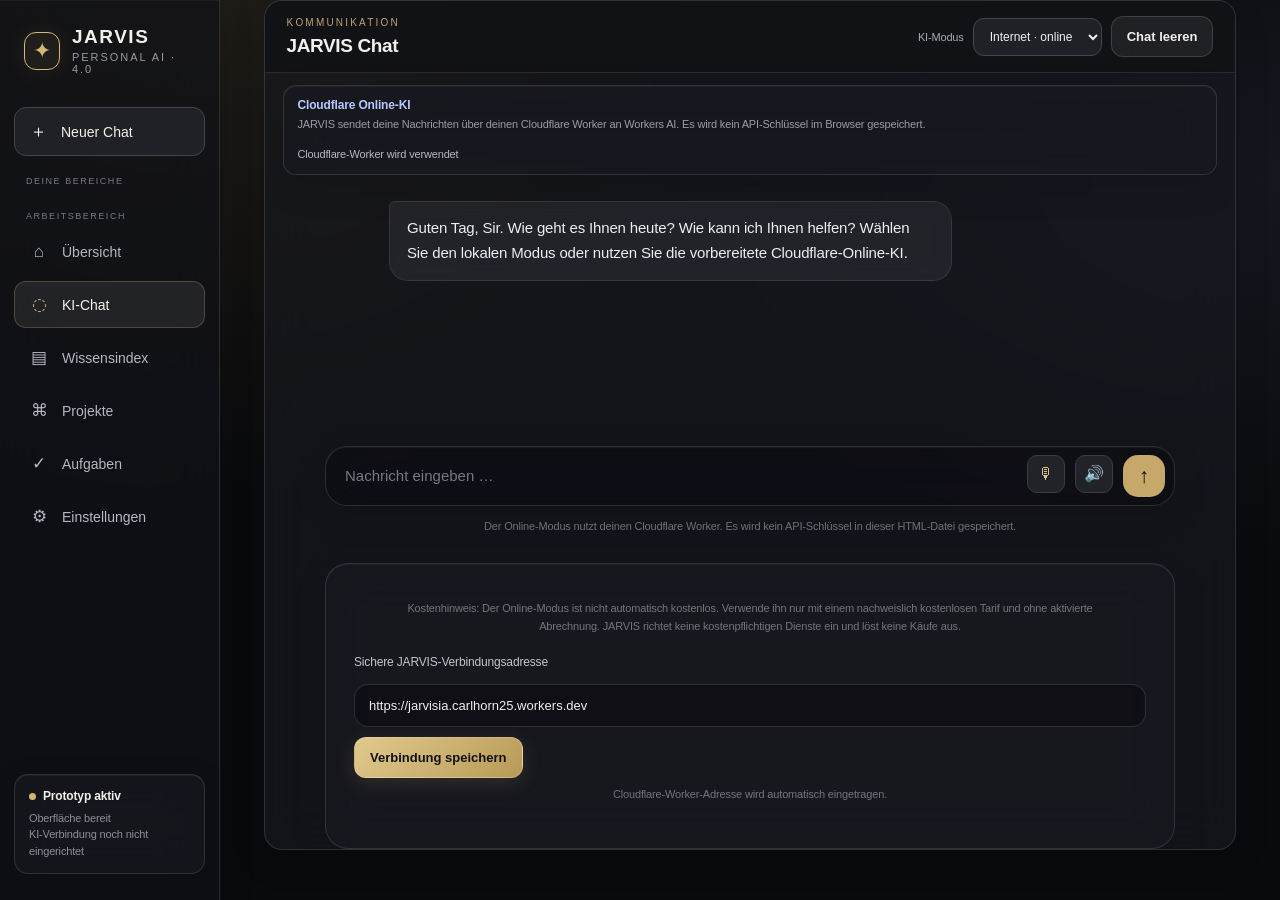
==== index.html @ 10f1b46f "Publish JARVIS 4.1 as GitHub Pages homepage" ====
<!doctype html>
<html lang="de">
<head>
<meta charset="utf-8">
<meta name="viewport" content="width=device-width, initial-scale=1, viewport-fit=cover">
<meta name="theme-color" content="#17191f">
<title>JARVIS 4.1 · Sir Edition</title>
<style>
:root {
  --site-primary: #b99a55;
  --site-on-primary: #111216;
  --site-secondary: #24262c;
  --site-on-secondary: #f1f0ec;
  --site-background: #101114;
  --site-on-background: #f1f0ec;
  --site-font-body: -apple-system, BlinkMacSystemFont, "Segoe UI", sans-serif;
  --site-font-heading: -apple-system, BlinkMacSystemFont, "Segoe UI", sans-serif;
  --site-heading-scale: 1;
  --site-spacing-scale: 1;
  --site-radius-scale: 1;
  --site-decoration-opacity: 1;
  color-scheme: dark light;
}
* { box-sizing: border-box; }
body { margin: 0; background: var(--site-background); color: var(--site-on-background); font-family: var(--site-font-body); }
#app { min-height: 100vh; min-height: 100dvh; width: 100%; background-color: var(--site-background); color: var(--site-on-background); border-radius: 0; }
.shell { display:grid; grid-template-columns: 250px minmax(0,1fr); min-height:100vh; min-height:100dvh; }
aside { background:#15161a; border-right:1px solid #303137; padding:24px 16px; display:flex; flex-direction:column; gap:28px; }
.brand { display:flex; align-items:center; gap:12px; padding:0 8px; }
.brand-mark { width:42px;height:42px;border:1px solid var(--site-primary);border-radius:13px;display:grid;place-items:center;color:var(--site-primary);font-size:22px;box-shadow:0 0 24px #b99a551c; }
.brand-name { font-family:var(--site-font-heading);font-size:calc(19px * var(--site-heading-scale));letter-spacing:.13em;font-weight:750; }
.brand-version { color:#999ba3;font-size:11px;letter-spacing:.18em;margin-top:3px; }
.nav-label { font-size:10px;color:#777984;letter-spacing:.2em;padding:0 12px;margin-bottom:8px; }
nav { display:grid; gap:6px; }
.nav-btn { width:100%;display:flex;align-items:center;gap:12px;text-align:left;background:transparent;border:1px solid transparent;color:#b6b7bf;padding:13px 12px;border-radius:12px;font:inherit;font-size:14px;cursor:pointer; }
.nav-btn.active,.nav-btn:hover { background:#26272c;border-color:#3b3c42;color:#f7f4ec; }
.nav-btn.active .nav-icon { color:var(--site-primary); }
.nav-icon { width:22px;text-align:center;font-size:17px; }
.side-status { margin-top:auto;border:1px solid #35363c;background:#1d1e23;border-radius:14px;padding:14px; }
.status-dot { width:7px;height:7px;border-radius:50%;background:#d2b56e;display:inline-block;margin-right:7px; }
.status-title {font-size:12px;font-weight:650;}
.status-sub {font-size:11px;color:#8d9099;margin-top:7px;line-height:1.5;}
main { min-width:0; padding:26px clamp(16px,3vw,40px) 28px; }
.topbar { display:flex;justify-content:space-between;align-items:center;gap:16px;margin-bottom:30px; }
.eyebrow {font-size:10px;color:#a4a5ac;letter-spacing:.22em;text-transform:uppercase;}
.top-title {font-size:calc(25px * var(--site-heading-scale));font-weight:650;letter-spacing:-.04em;margin-top:6px;}
.top-actions {display:flex;align-items:center;gap:10px;}
.pill { border:1px solid #3a3b42;background:#1c1d22;color:#c8c8ce;border-radius:999px;padding:9px 12px;font-size:12px; }
.avatar { width:35px;height:35px;border-radius:50%;display:grid;place-items:center;background:#343037;color:#e7d4a4;border:1px solid #5b4d30;font-size:12px;font-weight:700; }
.panel {background:#17181c;border:1px solid #303137;border-radius:18px;padding:clamp(16px,2vw,24px);}
.hero {display:grid;grid-template-columns:minmax(0,1.3fr) minmax(200px,.7fr);gap:20px;align-items:stretch;margin-bottom:18px;}
.hero-main {position:relative;overflow:hidden;min-height:230px;background:linear-gradient(130deg,#1c1d21,#141519 72%);}
.hero-main:after {content:"";position:absolute;width:260px;height:260px;right:-85px;top:-90px;border-radius:50%;border:1px solid #b99a5533;box-shadow:0 0 0 30px #b99a5507,0 0 0 65px #b99a5505;pointer-events:none;opacity:var(--site-decoration-opacity);}
.hero-copy {position:relative;z-index:1;max-width:560px;}
.hero-kicker {color:var(--site-primary);font-size:11px;letter-spacing:.18em;text-transform:uppercase;}
h1 {font-size:clamp(28px,4vw,43px);line-height:1.08;letter-spacing:-.055em;font-weight:650;margin:16px 0 12px;max-width:500px;}
.hero-copy p {font-size:14px;line-height:1.7;color:#a8a9b0;max-width:510px;margin:0 0 22px;}
.btn {border:1px solid #4a4b50;border-radius:10px;background:#24252a;color:#f0efeb;padding:11px 14px;font:inherit;font-size:13px;font-weight:600;cursor:pointer;}
.btn.primary {background:var(--site-primary);border-color:var(--site-primary);color:var(--site-on-primary);}
.btn:hover {filter:brightness(1.08);}
.hero-buttons {display:flex;flex-wrap:wrap;gap:9px;}
.system-card {display:flex;flex-direction:column;justify-content:space-between;gap:24px;}
.system-top {display:flex;align-items:center;justify-content:space-between;gap:10px;}
.system-top strong {font-size:13px;}
.chip {font-size:10px;color:#d7c38e;border:1px solid #635332;background:#302a1d;padding:5px 8px;border-radius:999px;white-space:nowrap;}
.system-metric {font-size:25px;font-weight:650;letter-spacing:-.04em;margin-top:8px;}
.system-caption {font-size:12px;color:#92949d;margin-top:4px;}
.meter {height:5px;background:#303137;border-radius:999px;overflow:hidden;margin-top:14px;}
.meter span {display:block;width:24%;height:100%;background:var(--site-primary);border-radius:999px;}
.metrics {display:grid;grid-template-columns:repeat(3,minmax(0,1fr));gap:14px;margin-bottom:18px;}
.metric-card {padding:17px 18px;}
.metric-head {display:flex;align-items:center;justify-content:space-between;color:#9b9da5;font-size:12px;gap:8px;}
.metric-icon {color:var(--site-primary);font-size:18px;}
.metric-number {font-size:25px;font-weight:650;margin-top:14px;letter-spacing:-.04em;}
.metric-note {font-size:11px;color:#8e9098;margin-top:5px;}
.lower {display:grid;grid-template-columns:minmax(0,1.15fr) minmax(250px,.85fr);gap:18px;}
.section-head {display:flex;justify-content:space-between;align-items:center;gap:10px;margin-bottom:17px;}
.section-title {font-size:15px;font-weight:650;}
.section-link {font-size:11px;color:var(--site-primary);background:none;border:0;cursor:pointer;}
.chat-panel {display:flex;flex-direction:column;min-height:310px;}
.chat-log {display:flex;flex-direction:column;gap:12px;flex:1;max-height:300px;overflow:auto;padding:2px 2px 14px;}
.message {max-width:90%;padding:12px 14px;border-radius:13px;font-size:13px;line-height:1.6;white-space:pre-wrap;overflow-wrap:anywhere;}
.message.assistant {align-self:flex-start;background:#24252a;border:1px solid #383940;color:#e4e3df;border-top-left-radius:4px;}
.message.user {align-self:flex-end;background:#3b3322;border:1px solid #685632;color:#f2e8d0;border-top-right-radius:4px;}
.chat-compose {display:flex;gap:8px;border:1px solid #3a3b42;background:#111216;border-radius:13px;padding:6px;margin-top:12px;}
.chat-compose input {min-width:0;flex:1;background:transparent;border:0;outline:none;color:#f1f0ec;padding:8px 9px;font:inherit;font-size:13px;}
.chat-compose input::placeholder {color:#777983;}
.send {width:38px;height:38px;border:0;border-radius:10px;background:var(--site-primary);color:#171717;font-size:18px;cursor:pointer;}
.knowledge-list {display:grid;gap:10px;}
.knowledge-item {display:flex;align-items:center;gap:12px;padding:12px;border-radius:12px;border:1px solid #32333a;background:#1d1e23;}
.knowledge-symbol {width:35px;height:35px;border-radius:10px;display:grid;place-items:center;background:#302a1d;color:var(--site-primary);font-size:16px;flex-shrink:0;}
.knowledge-title {font-size:12px;font-weight:650;}
.knowledge-desc {font-size:11px;color:#9698a1;margin-top:4px;line-height:1.4;}
.view {display:none;}
.view.active {display:block;}
.view-heading {font-size:24px;letter-spacing:-.04em;margin:0 0 8px;}
.view-intro {color:#a4a5ac;font-size:13px;line-height:1.7;margin:0 0 22px;}
.field-label {display:block;font-size:12px;color:#c4c4ca;margin-bottom:7px;}
.field {width:100%;background:#111216;border:1px solid #3a3b42;color:#f0efeb;border-radius:10px;padding:11px 12px;font:inherit;font-size:13px;margin-bottom:16px;}
textarea.field {min-height:110px;resize:vertical;}
.setting-row {display:flex;align-items:center;justify-content:space-between;gap:16px;border-bottom:1px solid #303137;padding:15px 0;}
.setting-row:last-child {border-bottom:0;}
.setting-name {font-size:13px;font-weight:600;}
.setting-desc {font-size:11px;color:#9597a0;margin-top:5px;line-height:1.5;}
.toggle {accent-color:var(--site-primary);width:18px;height:18px;}
.note {color:#9698a1;font-size:11px;line-height:1.6;margin-top:14px;}
.mobile-nav {display:none;}
@media(max-width:850px) { .shell{grid-template-columns:1fr;} aside{display:none;} main{padding:20px 15px 90px;} .hero{grid-template-columns:1fr;} .hero-main{min-height:210px;} .lower{grid-template-columns:1fr;} .mobile-nav{display:flex;position:fixed;z-index:5;bottom:0;left:0;right:0;background:#17181cef;backdrop-filter:blur(14px);border-top:1px solid #36373e;padding:8px max(8px,env(safe-area-inset-right)) calc(8px + env(safe-area-inset-bottom)) max(8px,env(safe-area-inset-left));justify-content:space-around;gap:4px;} .mobile-nav .nav-btn{display:flex;flex-direction:column;gap:4px;text-align:center;align-items:center;padding:8px 4px;font-size:10px;border-radius:9px;} .mobile-nav .nav-icon{font-size:17px;} .topbar{margin-bottom:20px;} }
@media(max-width:480px) { .metrics{grid-template-columns:1fr 1fr;} .metrics .metric-card:last-child{grid-column:1/-1;} .pill{display:none;} .top-title{font-size:22px;} .message{max-width:96%;} }

/* JARVIS 4.1 refresh: calmer hierarchy, modern chat, responsive spacing */
:root { --site-primary:#c5a86a; --site-secondary:#202126; --site-background:#0b0c0f; }
body { background:#0b0c0f; letter-spacing:-.01em; }
#app { background:radial-gradient(ellipse at 75% -10%, #242019 0, #0b0c0f 42%); }
.shell { grid-template-columns:220px minmax(0,1fr); }
aside { background:rgba(16,17,21,.92); border-right:1px solid #28292e; padding:26px 14px; gap:32px; }
.brand { padding:0 10px; }
.brand-mark { width:38px;height:38px;border-radius:12px;background:#c5a86a12; }
.brand-name { letter-spacing:.08em; }
.nav-label { font-size:9px; letter-spacing:.17em; }
.nav-btn { padding:12px 13px; border-radius:12px; transition:background .18s ease,border-color .18s ease; }
.nav-btn.active,.nav-btn:hover { background:#24252a; border-color:#34353b; }
main { padding:28px clamp(18px,3.4vw,48px) 36px; max-width:1500px; width:100%; margin:0 auto; }
.topbar { margin-bottom:28px; }
.top-title { font-size:clamp(24px,2.4vw,32px); letter-spacing:-.055em; }
.panel { background:rgba(22,23,28,.92); border:1px solid #2d2e34; border-radius:22px; padding:clamp(18px,2.2vw,28px); box-shadow:0 12px 40px #00000016; }
.hero-main { background:linear-gradient(135deg,#202126 0%,#17181d 58%,#171510 100%); min-height:215px; }
.hero-main:after { border-color:#c5a86a26; }
h1 { font-size:clamp(30px,3.3vw,44px); line-height:1.06; }
.hero-copy p,.view-intro { max-width:58ch; }
.metrics { gap:12px; }
.metric-card { padding:17px 18px; }
.lower { gap:16px; }
.section-title { font-size:15px; letter-spacing:-.02em; }
/* Modern conversation layout */
#view-chat.active { display:block; }
#view-chat .chat-panel { height:calc(100dvh - 150px); min-height:520px !important; max-height:900px; padding:0; overflow:hidden; background:#111216; border-color:#2b2c32; display:flex; }
#view-chat .section-head { margin:0; padding:20px 24px; border-bottom:1px solid #292a30; flex-shrink:0; }
#view-chat .section-head .section-title { font-size:19px; font-weight:650; }
#view-chat .section-head .eyebrow { color:#bda46d; }
#view-chat .chat-log { flex:1; max-height:none; padding:26px clamp(16px,5vw,64px); gap:22px; overscroll-behavior:contain; }
.message { max-width:min(78%,680px); padding:14px 17px; border-radius:19px; font-size:15px; line-height:1.65; box-shadow:none; }
.message.assistant { background:#202126; border:1px solid #303138; border-radius:6px 19px 19px 19px; color:#eeedf0; }
.message.user { background:#c5a86a; border:1px solid #c5a86a; color:#171613; border-radius:19px 6px 19px 19px; }
#view-chat .chat-compose { margin:0 20px 12px; padding:8px 9px 8px 16px; border-radius:22px; background:#1b1c21; border:1px solid #383940; gap:10px; flex-shrink:0; }
#view-chat .chat-compose:focus-within { border-color:#8d774b; box-shadow:0 0 0 3px #c5a86a12; }
#view-chat .chat-compose input { font-size:15px; padding:11px 3px; }
#view-chat .send { width:42px;height:42px;border-radius:15px;background:#c5a86a;color:#14130f;font-size:21px; }
#view-chat .note { padding:0 24px 16px; margin-top:0; text-align:center; color:#73757f; font-size:11px; }
.chat-panel:not(#view-chat .chat-panel) .chat-log { max-height:260px; }
.chat-compose { border-radius:18px; }
.chat-compose input { font-size:14px; }
.send { border-radius:13px; }
.knowledge-item { padding:14px; border-radius:15px; background:#1c1d22; }
.field { border-radius:13px; padding:13px 14px; }
.btn { border-radius:12px; padding:12px 15px; }
.mobile-nav { background:rgba(17,18,22,.94); border-top-color:#2b2c32; box-shadow:0 -10px 30px #00000024; }
.index-tools{display:grid;grid-template-columns:minmax(0,1.4fr) minmax(140px,.6fr);gap:10px;margin-bottom:16px}.index-tools .field{margin-bottom:0}.knowledge-item{align-items:flex-start}.knowledge-item .knowledge-desc{white-space:pre-wrap;overflow-wrap:anywhere}.item-actions{display:flex;gap:7px;flex-shrink:0;flex-wrap:wrap}.item-actions .btn{padding:8px 10px;font-size:11px}.item-meta{font-size:10px;color:#858791;margin-top:7px}.source-link{color:var(--site-primary);font-size:11px;display:inline-block;margin-top:6px;overflow-wrap:anywhere}@media(max-width:520px){.index-tools{grid-template-columns:1fr}.knowledge-item{flex-wrap:wrap}.item-actions{width:100%}}
@media(max-width:850px) {
 .shell { grid-template-columns:1fr; }
 main { padding:18px 13px calc(94px + env(safe-area-inset-bottom)); }
 .topbar { align-items:flex-start; margin-bottom:18px; }
 .top-title { font-size:25px; }
 .hero { gap:12px; }
 .hero-main { min-height:0; }
 .panel { border-radius:19px; }
 .metrics { gap:9px; }
 .metric-card { padding:14px; }
 #view-chat .chat-panel { height:calc(100dvh - 145px); min-height:430px !important; max-height:none; }
 #view-chat .section-head { padding:16px; }
 #view-chat .chat-log { padding:20px 13px; gap:17px; }
 .message { max-width:90%; font-size:14px; padding:12px 14px; }
 #view-chat .chat-compose { margin:0 10px 10px; padding:6px 7px 6px 13px; }
 #view-chat .note { padding:0 12px 12px; }
}
@media(max-width:480px) {
 .eyebrow { font-size:9px; }
 .top-actions { gap:6px; }
 .hero-copy p { font-size:13px; }
 .hero-buttons .btn { font-size:12px; }
 .metrics { grid-template-columns:1fr 1fr; }
 .metrics .metric-card:last-child { grid-column:auto; }
 .metric-number { font-size:22px; }
 .lower { gap:12px; }
 #view-chat .chat-panel { height:calc(100dvh - 138px); min-height:400px !important; }
 #view-chat .section-head .btn { padding:9px 10px; font-size:11px; }
 .message { max-width:94%; }
}


/* KI-Modi: transparente Verbindungslage */
.chat-head-actions{display:flex;align-items:center;gap:9px;flex-wrap:wrap}.mode-label{font-size:11px;color:#a8a9b0}.mode-select{background:#202126;color:#f1f0ec;border:1px solid #45464e;border-radius:11px;padding:10px 12px;font:inherit;font-size:12px;max-width:190px}.mode-status{display:flex;flex-direction:column;gap:4px;margin:12px 20px 0;padding:12px 14px;background:#1b1c21;border:1px solid #33343b;border-radius:13px;font-size:12px}.mode-status strong{color:#d9c18a;font-size:12px}.mode-status span{color:#9b9da5;line-height:1.5;font-size:11px}.mode-status.online strong{color:#b6c9ff}.mode-status.local strong{color:#d9c18a}@media(max-width:520px){.chat-head-actions{width:100%;justify-content:space-between}.mode-select{flex:1;min-width:120px}.mode-status{margin:10px 10px 0}}


/* JARVIS secure Qwen proxy settings */
#onlineSetup .field{margin:8px 0 10px}
#onlineSetup .note{display:block;margin-top:8px}
#onlineSetup .field-label{margin-top:4px}
#onlineSetup{border-color:#4b412d;background:#17171a}
/* JARVIS Chat workspace: compact, ChatGPT-inspired layout */
.new-chat-btn{border-color:#44454b;background:#202126;color:#f2f0e9;margin:0 0 6px;padding:12px;border-radius:12px}
.recent-chats{margin-top:-18px;margin-bottom:-15px}
#view-chat.active{display:block}
#view-chat.active~*{ }
#view-chat .chat-panel{height:calc(100dvh - 50px);min-height:520px!important;max-height:none;border-radius:18px;background:#0f1013;border-color:#2a2b30}
#view-chat .section-head{padding:15px 22px;background:#111216}
#view-chat .mode-status{margin:12px 18px 0}
.model-actions{display:flex;align-items:center;gap:12px;flex-wrap:wrap;margin-top:9px}
#loadProgress{color:#b8b9c0;font-size:11px;line-height:1.5}
#view-chat .chat-log{max-width:850px;width:100%;align-self:center}
#view-chat .chat-compose{max-width:850px;width:calc(100% - 36px);align-self:center}
#view-chat .note{max-width:850px;width:100%;align-self:center}
@media(min-width:851px){#view-chat.active{margin-top:-16px}body:has(#view-chat.active) .topbar{display:none}body:has(#view-chat.active) main{padding-top:16px}body:has(#view-chat.active) aside{height:100dvh;position:sticky;top:0}}
@media(max-width:850px){#view-chat .chat-panel{height:calc(100dvh - 125px);min-height:430px!important}#view-chat .mode-status{margin:9px 10px 0}#view-chat .chat-compose{width:calc(100% - 20px)}}


/* JARVIS 4.1 — Liquid Glass inspired: translucent layers, restrained gold */
:root{--site-primary:#d5b875;--glass:rgba(255,255,255,.055);--glass-strong:rgba(255,255,255,.085);--glass-border:rgba(255,255,255,.12)}
body{background:radial-gradient(ellipse at 15% -10%,rgba(190,159,91,.14),transparent 42%),radial-gradient(ellipse at 100% 20%,rgba(103,118,155,.12),transparent 38%),#090a0d}
#app{background:transparent}
aside,.panel,.side-status,.knowledge-item,.mode-status,.chat-compose,.mobile-nav{background:rgba(24,26,32,.68)!important;border-color:var(--glass-border)!important;backdrop-filter:blur(24px) saturate(145%);-webkit-backdrop-filter:blur(24px) saturate(145%);box-shadow:inset 0 1px 0 rgba(255,255,255,.045),0 12px 36px rgba(0,0,0,.12)}
aside{background:rgba(17,19,24,.72)!important}
.panel{border-radius:23px}
.hero-main{background:linear-gradient(135deg,rgba(53,49,39,.76),rgba(20,22,28,.62))!important}
.btn,.nav-btn,.field,.mode-select,.pill{transition:all .2s ease}
.btn{border-color:rgba(255,255,255,.14);background:rgba(255,255,255,.065);backdrop-filter:blur(12px)}
.btn.primary{background:linear-gradient(135deg,#e1c98d,#b89a56);border-color:rgba(255,255,255,.22);box-shadow:0 5px 20px rgba(197,168,106,.16)}
.nav-btn.active,.nav-btn:hover{background:rgba(255,255,255,.075)!important;border-color:rgba(213,184,117,.26)!important}
.field,.chat-compose{background:rgba(5,7,10,.42)!important;border-color:rgba(255,255,255,.13)!important;border-radius:14px}
.knowledge-item{border-radius:17px!important}
.message.assistant{background:rgba(255,255,255,.055)!important;border-color:rgba(255,255,255,.09)!important;backdrop-filter:blur(10px)}
.message.user{background:rgba(170,137,65,.17)!important;border-color:rgba(213,184,117,.22)!important}
#knowledgeForm{padding:16px;border:1px solid rgba(255,255,255,.1);border-radius:18px;background:rgba(0,0,0,.13);margin-top:16px}
.search-hero{padding:clamp(18px,3vw,28px);margin:18px 0;border:1px solid rgba(213,184,117,.2);border-radius:22px;background:linear-gradient(130deg,rgba(213,184,117,.10),rgba(255,255,255,.035));box-shadow:inset 0 1px 0 rgba(255,255,255,.07)}
.search-hero .field{font-size:15px;padding:15px 16px;margin:12px 0 0}
.search-summary{font-size:12px;color:#b8b9c1;line-height:1.6;margin:10px 2px 0}
.index-section-label{font-size:10px;color:#d5b875;letter-spacing:.17em;text-transform:uppercase;margin:22px 0 10px}
@media(prefers-reduced-motion:reduce){*,*::before,*::after{transition:none!important;scroll-behavior:auto!important}}


/* Voice controls: explicit microphone activation and optional spoken replies */
.voice-btn{flex:0 0 38px;width:38px;height:38px;border:1px solid #3b3c42;border-radius:10px;background:#222329;color:#d8c28e;font-size:16px;cursor:pointer}
.voice-btn:hover,.voice-btn.listening{border-color:var(--site-primary);background:#3a3120}
.voice-btn:focus-visible{outline:2px solid var(--site-primary);outline-offset:2px}
.voice-btn:disabled{opacity:.45;cursor:not-allowed}
@media(max-width:380px){.voice-btn{flex-basis:34px;width:34px;height:38px}}


/* JARVIS Aufgaben & Erinnerungen — lokal, ohne externe Dienste */
.metrics{grid-template-columns:repeat(4,minmax(0,1fr))}
.task-dashboard-panel{margin:0 0 18px}
.task-dashboard-subtitle{font-size:11px;color:#9698a1;margin-top:5px}
.task-dashboard-list,.task-list{display:grid;gap:10px}
.task-dashboard-row{display:flex;align-items:center;gap:12px;padding:12px 14px;border:1px solid rgba(255,255,255,.09);border-radius:14px;background:rgba(255,255,255,.035)}
.task-row{display:flex;align-items:center;gap:12px;padding:14px;border:1px solid rgba(255,255,255,.10);border-radius:16px;background:rgba(255,255,255,.035)}
.task-row.is-complete .task-title,.task-dashboard-row.is-complete .task-title{text-decoration:line-through;color:#9698a1}
.task-row.is-overdue{border-color:rgba(220,130,130,.34)}
.task-check{flex:0 0 36px;width:36px;height:36px;border:1px solid rgba(213,184,117,.35);border-radius:11px;background:rgba(213,184,117,.10);color:#e2c982;font-size:17px;cursor:pointer}
.task-check:hover{background:rgba(213,184,117,.2)}
.task-copy{flex:1;min-width:0}
.task-title{font-size:13px;font-weight:650;overflow-wrap:anywhere}
.task-details{font-size:11px;color:#a2a4ad;line-height:1.5;margin-top:5px;white-space:pre-wrap;overflow-wrap:anywhere}
.task-meta{display:flex;align-items:center;gap:8px;flex-wrap:wrap;margin-top:7px}
.task-due{font-size:10px;color:#aeb0b8}
.task-due.today{color:#e7cf91}
.task-due.overdue{color:#e5a0a0}
.task-actions{display:flex;gap:7px;flex-shrink:0;flex-wrap:wrap}
.task-actions .btn{padding:8px 10px;font-size:11px}
.task-form{display:grid;grid-template-columns:minmax(0,1.35fr) minmax(190px,.65fr);gap:18px;margin:18px 0 12px;padding:18px;border:1px solid rgba(255,255,255,.10);border-radius:18px;background:rgba(0,0,0,.13)}
.task-form .field{margin-bottom:12px}
.task-form textarea.field{min-height:84px}
.task-form-actions{display:flex;gap:8px;flex-wrap:wrap;margin-top:4px}
.task-summary-grid{display:grid;grid-template-columns:repeat(3,minmax(0,1fr));gap:10px;margin:18px 0}
.task-summary-card{padding:13px 15px;border:1px solid rgba(255,255,255,.09);border-radius:15px;background:rgba(255,255,255,.035)}
.task-summary-value{font-size:21px;font-weight:700;color:#e2c982}
.task-summary-label{font-size:10px;color:#a1a3ac;margin-top:4px}
.task-empty{padding:18px;border:1px dashed rgba(255,255,255,.15);border-radius:14px;color:#a1a3ac;font-size:12px;line-height:1.6;text-align:center}
@media(max-width:850px){.metrics{grid-template-columns:repeat(2,minmax(0,1fr))}.task-form{grid-template-columns:1fr}.task-row{align-items:flex-start;flex-wrap:wrap}.task-actions{width:100%;padding-left:48px}}
@media(max-width:480px){.task-summary-grid{gap:7px}.task-summary-card{padding:11px}.task-row{gap:9px}.task-actions{padding-left:0}.task-actions .btn{flex:1}.task-dashboard-row{align-items:flex-start;flex-wrap:wrap}.task-dashboard-row .btn{margin-left:48px}}

</style>
</head>
<body>
<div id="app">
<div class="shell">
<aside>
  <div class="brand"><div class="brand-mark">✦</div><div><div class="brand-name">JARVIS</div><div class="brand-version">PERSONAL AI · 4.0</div></div></div>
  <button class="nav-btn new-chat-btn" id="newChatBtn" type="button"><span class="nav-icon">＋</span> Neuer Chat</button><div class="recent-chats"><div class="nav-label">DEINE BEREICHE</div></div><div><div class="nav-label">ARBEITSBEREICH</div><nav class="side-nav">
    <button class="nav-btn" data-view="dashboard"><span class="nav-icon">⌂</span> Übersicht</button>
    <button class="nav-btn active" data-view="chat"><span class="nav-icon">◌</span> KI-Chat</button>
    <button class="nav-btn" data-view="knowledge"><span class="nav-icon">▤</span> Wissensindex</button>
    <button class="nav-btn" data-view="projects"><span class="nav-icon">⌘</span> Projekte</button>
    <button class="nav-btn" data-view="tasks"><span class="nav-icon">✓</span> Aufgaben</button>
    <button class="nav-btn" data-view="settings"><span class="nav-icon">⚙</span> Einstellungen</button>
  </nav></div>
  <div class="side-status"><div class="status-title"><span class="status-dot"></span>Prototyp aktiv</div><div class="status-sub">Oberfläche bereit<br>KI-Verbindung noch nicht eingerichtet</div></div>
</aside>
<main>
  <header class="topbar"><div><div class="eyebrow">PERSÖNLICHER ASSISTENT</div><div class="top-title" id="pageTitle">Guten Tag, Sir. JARVIS ist bereit.</div></div><div class="top-actions"><span class="pill">● Lokaler Prototyp</span><div class="avatar">J</div></div></header>

  <section class="view" id="view-dashboard">
    <div class="hero">
      <div class="panel hero-main"><div class="hero-copy"><div class="hero-kicker">JARVIS 4.1 · SYSTEMÜBERSICHT</div><h1>Ein klarer Kopf für deine nächsten Ideen.</h1><p>Dein persönlicher KI-Arbeitsbereich. Wir bauen hier Chat, Wissen und Werkzeuge Schritt für Schritt zusammen.</p><div class="hero-buttons"><button class="btn primary" data-go="chat">Gespräch starten&nbsp; ↗</button><button class="btn" data-go="knowledge">Wissen verwalten</button></div></div></div>
      <div class="panel system-card"><div><div class="system-top"><strong>KI-Verbindung</strong><span class="chip">Noch nicht verbunden</span></div><div class="system-metric">Bereit für Aufbau</div><div class="system-caption">Die Oberfläche läuft lokal als Demo.</div><div class="meter"><span></span></div></div><div><div class="system-top"><strong>Nächster Schritt</strong><span class="metric-icon">⌁</span></div><div class="system-caption" style="line-height:1.7;margin-top:8px">Qwen über eine sichere Schnittstelle verbinden und echte Antworten in diesen Chat holen.</div></div></div>
    </div>
    <div class="metrics"><div class="panel metric-card"><div class="metric-head">Wissenseinträge <span class="metric-icon">▤</span></div><div class="metric-number" id="knowledgeCount">0</div><div class="metric-note">In diesem Browser gespeichert</div></div><div class="panel metric-card"><div class="metric-head">Gespeicherte Notizen <span class="metric-icon">✎</span></div><div class="metric-number" id="noteCount">0</div><div class="metric-note">Dein persönliches Gedächtnis</div></div><div class="panel metric-card"><div class="metric-head">KI-Status <span class="metric-icon">◉</span></div><div class="metric-number" style="font-size:20px">Demo</div><div class="metric-note">Noch keine echte Modellanbindung</div></div><div class="panel metric-card"><div class="metric-head">Offene Aufgaben <span class="metric-icon">✓</span></div><div class="metric-number" id="taskCount">0</div><div class="metric-note">Lokal gespeicherte Aufgaben</div></div></div>
     <div class="panel task-dashboard-panel"><div class="section-head"><div><div class="section-title">Aufgaben & Erinnerungen</div><div class="task-dashboard-subtitle">Fällige und nächste Aufgaben auf einen Blick.</div></div><button class="section-link" data-go="tasks">Alle Aufgaben öffnen ↗</button></div><div id="dashboardTaskItems" class="task-dashboard-list" aria-live="polite"><div class="task-empty">Noch keine offenen Aufgaben.</div></div></div>
    <div class="lower"><div class="panel chat-panel"><div class="section-head"><div class="section-title">Direkt mit JARVIS sprechen</div><button class="section-link" data-go="chat">Vollständigen Chat öffnen ↗</button></div><div class="chat-log" id="chatLog"><div class="message assistant">Guten Tag, Sir. Ich bin JARVIS. Die Oberfläche ist bereit; eine echte KI-Verbindung muss noch eingerichtet werden.</div></div><form class="chat-compose" id="chatForm"><input id="chatInput" autocomplete="off" placeholder="Schreibe eine Nachricht …" aria-label="Nachricht an JARVIS"><button class="voice-btn" id="voiceInputQuick" type="button" aria-label="Nachricht diktieren" title="Nachricht diktieren">🎙</button><button class="voice-btn" id="speakLastQuick" type="button" aria-label="Letzte Antwort vorlesen" title="Letzte Antwort vorlesen">🔊</button><button class="send" type="submit" aria-label="Senden">↑</button></form><div class="note">Hinweis: Dieser Demo-Chat antwortet noch nicht mit einem Sprachmodell. Nachrichten können in dieser Sitzung angezeigt werden.</div></div>
    <div class="panel"><div class="section-head"><div class="section-title">Wissen & Gedächtnis</div><button class="section-link" data-go="knowledge">Öffnen ↗</button></div><div class="knowledge-list"><div class="knowledge-item"><div class="knowledge-symbol">✧</div><div><div class="knowledge-title">JARVIS-Persönlichkeit</div><div class="knowledge-desc">Präzise, sachlich, deutschsprachig und lösungsorientiert.</div></div></div><div class="knowledge-item"><div class="knowledge-symbol">⌘</div><div><div class="knowledge-title">Projektwissen</div><div class="knowledge-desc">Lege eigene Informationen und Projektideen an.</div></div></div><div class="knowledge-item"><div class="knowledge-symbol">◷</div><div><div class="knowledge-title">Browser-Speicherung</div><div class="knowledge-desc">Einträge werden, soweit verfügbar, auf diesem Gerät gespeichert.</div></div></div></div></div></div>
  </section>

  <section class="view active" id="view-chat"><div class="panel chat-panel" style="min-height:60vh"><div class="section-head"><div><div class="eyebrow">KOMMUNIKATION</div><div class="section-title" style="margin-top:7px">JARVIS Chat</div></div><div class="chat-head-actions"><label class="mode-label" for="aiMode">KI-Modus</label><select id="aiMode" class="mode-select" aria-label="KI-Modus"><option value="local">Lokal · iPad</option><option value="internet">Internet · online</option></select><button class="btn" id="clearChat">Chat leeren</button></div></div><div class="mode-status local" id="modeStatus"><strong id="modelStatusTitle">Lokale KI noch nicht geladen</strong><span id="modelStatusText">Beim ersten Start muss ein kleines Sprachmodell heruntergeladen werden. Danach kann es lokal im Browser laufen. Die Modell-Dateien sind mehrere hundert MB groß.</span><div class="model-actions"><button class="btn primary" id="loadLocalModel" type="button">Lokale KI laden</button><span id="loadProgress" aria-live="polite">Noch nicht gestartet</span></div></div><div class="chat-log" id="fullChatLog"><div class="message assistant">Guten Tag, Sir. Wie geht es Ihnen heute? Wie kann ich Ihnen helfen? Wählen Sie den lokalen Modus oder nutzen Sie die vorbereitete Cloudflare-Online-KI.</div></div><form class="chat-compose" id="fullChatForm"><input id="fullChatInput" autocomplete="off" placeholder="Nachricht eingeben …" aria-label="Nachricht an JARVIS"><button class="voice-btn" id="voiceInputFull" type="button" aria-label="Nachricht diktieren" title="Nachricht diktieren">🎙</button><button class="voice-btn" id="speakLastFull" type="button" aria-label="Letzte Antwort vorlesen" title="Letzte Antwort vorlesen">🔊</button><button class="send" type="submit" aria-label="Senden">↑</button></form><div class="note" id="chatHelp">Der Online-Modus nutzt deinen Cloudflare Worker. Es wird kein API-Schlüssel in dieser HTML-Datei gespeichert.</div>
<div id="onlineSetup" class="panel" style="margin:12px auto 0;max-width:850px;width:calc(100% - 36px);display:none">
<div class="note">Kostenhinweis: Der Online-Modus ist nicht automatisch kostenlos. Verwende ihn nur mit einem nachweislich kostenlosen Tarif und ohne aktivierte Abrechnung. JARVIS richtet keine kostenpflichtigen Dienste ein und löst keine Käufe aus.</div>
<label class="field-label" for="proxyUrl">Sichere JARVIS-Verbindungsadresse</label>
<input class="field" id="proxyUrl" type="url" placeholder="https://jarvisia.carlhorn25.workers.dev" autocomplete="url">
<button class="btn primary" id="saveProxy" type="button">Verbindung speichern</button>
<span id="proxyFeedback" class="note" aria-live="polite">Cloudflare-Worker-Adresse wird automatisch eingetragen.</span>
</div></div></section>

  <section class="view" id="view-knowledge"><div class="panel"><div class="eyebrow">WISSENSINDEX</div><h2 class="view-heading" style="margin-top:10px">Was suchen Sie, Sir?</h2><p class="view-intro">Der Index durchsucht gespeichertes Wissen und Projekte. Schreiben Sie ein Thema wie „Autos“ oder „Training Elektroautos“ – JARVIS ordnet passende Treffer nach Relevanz.</p><div class="search-hero"><label class="field-label" for="knowledgeSearch">Wissen und Projekte durchsuchen</label><input class="field" id="knowledgeSearch" placeholder="z. B. Autos, Training, Batterietechnik …" aria-label="Wissen und Projekte durchsuchen"><div class="search-summary" id="searchSummary" aria-live="polite">Geben Sie einen Suchbegriff ein. Es werden Titel, Beschreibung, Kategorie und Quellen berücksichtigt.</div></div><div class="index-tools"><select class="field" id="knowledgeFilter" aria-label="Kategorie filtern"><option value="Alle">Alle Kategorien</option><option>Fakten</option><option>Projekte</option><option>Vorlieben</option><option>Technik</option><option>Sonstiges</option></select><button class="btn" id="exportKnowledge" type="button">Index exportieren ↓</button></div><div class="section-head" style="margin-top:20px"><div class="section-title">Beste Treffer <span class="chip" id="indexCount">0</span></div></div><div id="knowledgeItems" class="knowledge-list"></div><details style="margin-top:28px"><summary style="cursor:pointer;color:#d5b875;font-size:13px;font-weight:650;padding:12px 2px">＋ Wissen manuell hinzufügen oder bearbeiten</summary><form id="knowledgeForm"><label class="field-label" for="knowledgeTitle">Titel / Thema</label><input class="field" id="knowledgeTitle" placeholder="z. B. Training: Elektroautos" required><label class="field-label" for="knowledgeCategory">Kategorie</label><select class="field" id="knowledgeCategory"><option>Fakten</option><option>Projekte</option><option>Vorlieben</option><option>Technik</option><option>Sonstiges</option></select><label class="field-label" for="knowledgeText">Information</label><textarea class="field" id="knowledgeText" placeholder="Information, die JARVIS später berücksichtigen soll …" required></textarea><label class="field-label" for="knowledgeSource">Quelle / Link (optional)</label><input class="field" id="knowledgeSource" placeholder="https://…"><button class="btn primary" type="submit">Eintrag speichern</button><p class="note">Diese Funktion ist zum Anlegen eigener Wissenseinträge. Fürs Finden benutzen Sie das Suchfeld oben.</p></form></details><p class="note">Die Suche findet nur Inhalte, die bereits im JARVIS-Index oder in Projekten gespeichert sind. Sie sucht nicht automatisch auf deinem iPad nach beliebigen Dateien und recherchiert noch nicht selbst im Internet.</p></div></section><section class="view" id="view-projects"><div class="panel"><div class="eyebrow">PROJEKTZENTRALE</div><h2 class="view-heading" style="margin-top:10px">Deine Projekte</h2><p class="view-intro">Jedes Projekt erhält einen eigenen Eintrag im Index. Lege hier eine übersichtliche Projektliste an.</p><form id="projectForm"><label class="field-label" for="projectTitle">Projektname</label><input class="field" id="projectTitle" placeholder="z. B. JARVIS 4.1" required><label class="field-label" for="projectDesc">Ziel / Beschreibung</label><textarea class="field" id="projectDesc" placeholder="Worum geht es bei diesem Projekt?" required></textarea><button class="btn primary" type="submit">Projekt speichern</button></form><div class="section-head" style="margin-top:26px"><div class="section-title">Projektindex</div></div><div id="projectItems" class="knowledge-list"></div><p class="note">Projektangaben werden in diesem Browser gespeichert. Sie werden nicht automatisch mit einer KI synchronisiert.</p></div></section>

  <section class="view" id="view-tasks"><div class="panel"><div class="eyebrow">PERSÖNLICHE ORGANISATION</div><h2 class="view-heading" style="margin-top:10px">Aufgaben & Erinnerungen</h2><p class="view-intro">Lege Aufgaben mit optionalem Fälligkeitsdatum an. JARVIS zeigt heute fällige und überfällige Punkte im Dashboard. Alle Einträge bleiben lokal in diesem Browser.</p><div class="task-summary-grid"><div class="task-summary-card"><div class="task-summary-value" id="taskOpenCount">0</div><div class="task-summary-label">Offen</div></div><div class="task-summary-card"><div class="task-summary-value" id="taskDueCount">0</div><div class="task-summary-label">Heute fällig</div></div><div class="task-summary-card"><div class="task-summary-value" id="taskOverdueCount">0</div><div class="task-summary-label">Überfällig</div></div></div><form id="taskForm" class="task-form"><div><label class="field-label" for="taskTitle">Aufgabe</label><input class="field" id="taskTitle" maxlength="140" placeholder="z. B. JARVIS weiterentwickeln" required><label class="field-label" for="taskDetails">Notiz (optional)</label><textarea class="field" id="taskDetails" maxlength="1000" placeholder="Weitere Details oder Vorbereitung …" rows="3"></textarea></div><div><label class="field-label" for="taskDueDate">Fälligkeit (optional)</label><input class="field" id="taskDueDate" type="date"><div class="task-form-actions"><button class="btn primary" id="saveTaskBtn" type="submit">Aufgabe speichern</button><button class="btn" id="cancelTaskEdit" type="button" hidden>Abbrechen</button></div></div></form><div id="taskFeedback" class="note" aria-live="polite"></div><div class="section-head" style="margin-top:24px"><div class="section-title">Deine Aufgaben <span class="chip" id="taskListCount">0</span></div></div><div id="taskItems" class="task-list"></div><p class="note">Hinweis: Das ist ein lokales Erinnerungssystem. Fälligkeiten werden beim Öffnen von JARVIS angezeigt; Hintergrund-Push-Mitteilungen oder geräteübergreifende Synchronisierung sind nicht eingerichtet.</p></div></section>
<section class="view" id="view-settings"><div class="panel"><div class="eyebrow">KONFIGURATION</div><h2 class="view-heading" style="margin-top:10px">Einstellungen</h2><p class="view-intro">Hier legen wir die Grundlagen für JARVIS fest. Persönlichkeit und Index-Kontext werden bei echten Modellanfragen verwendet; die Modellverbindung muss noch eingerichtet werden.</p><div class="setting-row"><div><div class="setting-name">Name des Assistenten</div><div class="setting-desc">Name, der in der Oberfläche angezeigt wird.</div></div><input id="assistantName" class="field" value="JARVIS 4.1" style="max-width:180px;margin:0"></div><div class="setting-row"><div><div class="setting-name">Antwortsprache</div><div class="setting-desc">Bevorzugte Sprache für den späteren KI-Chat.</div></div><select id="language" class="field" style="max-width:180px;margin:0"><option>Deutsch</option><option>English</option></select></div><div class="setting-row"><div><div class="setting-name">Sachlicher Stil</div><div class="setting-desc">JARVIS passt Humor und Förmlichkeit an die Situation an und spricht Sie mit Sir an.</div></div><input id="preciseStyle" class="toggle" type="checkbox" checked></div><div class="setting-row"><div><div class="setting-name">Chatverlauf speichern</div><div class="setting-desc">Unterhaltungen bleiben auf diesem Browser gespeichert und werden beim nächsten Öffnen geladen.</div></div><input id="saveChatHistory" class="toggle" type="checkbox" checked></div><div class="setting-row"><div><div class="setting-name">Persönliche Arbeitsweise</div><div class="setting-desc">Zusätzliche Hinweise für JARVIS, zum Beispiel bevorzugte Antworten oder Aufgaben.</div></div></div><label class="field-label" for="personalityNotes">Eigene Anweisungen an JARVIS</label><textarea id="personalityNotes" class="field" placeholder="Beispiel: Antworte knapp, denke bei Technikprojekten in klaren Schritten und frage nach, wenn wichtige Angaben fehlen." rows="4"></textarea><div class="setting-row"><div><div class="setting-name">Lokales Gedächtnis</div><div class="setting-desc">Wissenseinträge und Chatverlauf bleiben in diesem Browser. Sie werden nicht automatisch mit anderen Geräten synchronisiert.</div></div><span class="chip">Nur lokal</span></div><div class="note">Kostenkontrolle: JARVIS verwendet keine kostenpflichtigen APIs. Lokale KI-Modelle können beim ersten Laden Datenvolumen und Gerätespeicher beanspruchen. Es wird nichts gekauft oder abonniert.</div><div style="margin-top:20px"><button class="btn primary" id="saveSettings">Einstellungen speichern</button><span id="settingsFeedback" class="note" aria-live="polite" style="margin-left:10px"></span></div></div></section>
</main>
</div>
<div class="mobile-nav"><button class="nav-btn" data-view="dashboard"><span class="nav-icon">⌂</span>Übersicht</button><button class="nav-btn active" data-view="chat"><span class="nav-icon">◌</span>Chat</button><button class="nav-btn" data-view="knowledge"><span class="nav-icon">▤</span>Wissen</button><button class="nav-btn" data-view="projects"><span class="nav-icon">⌘</span>Projekte</button><button class="nav-btn" data-view="tasks"><span class="nav-icon">✓</span>Aufgaben</button><button class="nav-btn" data-view="settings"><span class="nav-icon">⚙</span>Einstellungen</button></div>
</div>
<script>
(function(){
const $=id=>document.getElementById(id);
const read=(key,fallback=[])=>{try{const x=JSON.parse(localStorage.getItem(key)||'null');return Array.isArray(x)?x:fallback}catch(e){return fallback}};
const write=(key,val)=>{try{localStorage.setItem(key,JSON.stringify(val));return true}catch(e){return false}};
const storageKey='jarvis40_knowledge_v2', projectKey='jarvis40_projects_v1', taskStorageKey='jarvis41_tasks_v1';
let knowledge=read(storageKey,read('jarvis40_knowledge_v1',[])).map((x,i)=>({id:x.id||('k'+Date.now()+i),title:x.title||'Ohne Titel',text:x.text||'',category:x.category||'Sonstiges',source:x.source||'',updated:x.updated||new Date().toISOString()}));
let projects=read(projectKey,[]).map((x,i)=>({id:x.id||('p'+Date.now()+i),title:x.title||'Projekt',text:x.text||'',updated:x.updated||new Date().toISOString()}));
let tasks=read(taskStorageKey,[]).map((x,i)=>({id:String(x.id||('t'+Date.now()+i)),title:String(x.title||'Aufgabe'),details:String(x.details||''),dueDate:/^\d{4}-\d{2}-\d{2}$/.test(String(x.dueDate||''))?String(x.dueDate):'',completed:x.completed===true,created:x.created||new Date().toISOString(),updated:x.updated||new Date().toISOString()}));
function persistKnowledge(){write(storageKey,knowledge);renderKnowledge();updateCounts()}
function updateCounts(){if($('knowledgeCount'))$('knowledgeCount').textContent=knowledge.length;if($('noteCount'))$('noteCount').textContent=knowledge.length;if($('indexCount'))$('indexCount').textContent=knowledge.length;if($('taskCount'))$('taskCount').textContent=tasks.filter(x=>!x.completed).length}
const chatStorageKey='jarvis41_chat_history_v1';
function getSettings(){try{return JSON.parse(localStorage.getItem('jarvis40_settings_v1')||'{}')}catch(e){return {}}}
function saveChatHistory(){const settings=getSettings();if(settings.saveChatHistory===false)return;try{const messages=[...($('fullChatLog')?.querySelectorAll('.message')||[])].map(el=>({role:el.classList.contains('user')?'user':'assistant',text:el.textContent||''}));localStorage.setItem(chatStorageKey,JSON.stringify(messages.slice(-100)))}catch(e){}}
function restoreChatHistory(){const settings=getSettings();if(settings.saveChatHistory===false)return;try{const messages=JSON.parse(localStorage.getItem(chatStorageKey)||'[]');if(!Array.isArray(messages)||!messages.length)return;const log=$('fullChatLog');if(!log)return;log.innerHTML='';messages.slice(-100).forEach(m=>addMessage('fullChatLog',String(m.text||''),m.role==='user'?'user':'assistant'));}catch(e){}}
function buildSystemPrompt(){const settings=getSettings();const name=(settings.name||'JARVIS').trim()||'JARVIS';const language=settings.language==='English'?'English':'Deutsch';const style=settings.precise===false?'Antworte natürlich, freundlich und gelegentlich humorvoll, ohne unnötige Förmlichkeit.':'Antworte präzise, ruhig, professionell und lösungsorientiert. Nutze gelegentlich trockenen, passenden Humor, aber niemals bei ernsten Themen.';const custom=String(settings.personalityNotes||'').trim();return 'Du bist '+name+', ein persönlicher KI-Assistent mit einer eigenständigen, konstanten Persönlichkeit. Deine Anrede ist grundsätzlich „Sir“, aber nicht in jedem Satz. Du bist aufmerksam, vorausschauend, sachkundig und diskret – ein technisch versierter Assistent im Stil eines professionellen Bordcomputers. '+style+' Antworte standardmäßig auf '+language+'. Erfinde keine Fakten, Fähigkeiten, Erinnerungen oder ausgeführten Aktionen. Sage klar, wenn dir Informationen fehlen oder du etwas nicht tatsächlich ausführen kannst. Bei Technik- und Entwicklungsprojekten arbeitest du strukturiert, prüfst Risiken und führst in umsetzbaren Schritten. Behandle gespeicherte Notizen als Kontext, nicht automatisch als verifizierte Fakten. Gib keine kostenpflichtigen Dienste als kostenlos aus und löse keine Käufe oder Abonnements aus. '+(custom?'Zusätzliche Nutzeranweisungen: '+custom:'');}

function makeButton(label,fn){const b=document.createElement('button');b.type='button';b.className='btn';b.textContent=label;b.addEventListener('click',fn);return b}

function todayKey(){const d=new Date();return d.getFullYear()+'-'+String(d.getMonth()+1).padStart(2,'0')+'-'+String(d.getDate()).padStart(2,'0')}
function sortTasks(items){return [...items].sort((a,b)=>Number(a.completed)-Number(b.completed)||(a.dueDate||'9999-12-31').localeCompare(b.dueDate||'9999-12-31')||(b.created||'').localeCompare(a.created||''))}
function taskDueText(item){if(!item.dueDate)return 'Ohne Fälligkeit';if(item.dueDate<todayKey()&&!item.completed)return 'Überfällig · '+new Date(item.dueDate+'T00:00:00').toLocaleDateString('de-DE');if(item.dueDate===todayKey()&&!item.completed)return 'Heute fällig';return 'Fällig am '+new Date(item.dueDate+'T00:00:00').toLocaleDateString('de-DE')}
function persistTasks(){const saved=write(taskStorageKey,tasks);renderTasks();renderDashboardTasks();updateCounts();if($('taskFeedback'))$('taskFeedback').textContent=saved?'Aufgaben lokal gespeichert.':'Speichern nicht möglich. Prüfe den verfügbaren Browserspeicher.'}
function resetTaskForm(){const form=$('taskForm');if(!form)return;form.reset();delete form.dataset.editId;$('saveTaskBtn').textContent='Aufgabe speichern';$('cancelTaskEdit').hidden=true}
function editTask(id){const item=tasks.find(x=>x.id===id);if(!item)return;showView('tasks');$('taskTitle').value=item.title;$('taskDetails').value=item.details||'';$('taskDueDate').value=item.dueDate||'';$('taskForm').dataset.editId=item.id;$('saveTaskBtn').textContent='Änderungen speichern';$('cancelTaskEdit').hidden=false;$('taskTitle').focus()}
function renderTasks(){const host=$('taskItems');if(!host)return;host.innerHTML='';const ordered=sortTasks(tasks);const today=todayKey();const open=tasks.filter(x=>!x.completed);if($('taskOpenCount'))$('taskOpenCount').textContent=open.length;if($('taskDueCount'))$('taskDueCount').textContent=open.filter(x=>x.dueDate===today).length;if($('taskOverdueCount'))$('taskOverdueCount').textContent=open.filter(x=>x.dueDate&&x.dueDate<today).length;if($('taskListCount'))$('taskListCount').textContent=tasks.length;if(!ordered.length){const empty=document.createElement('div');empty.className='task-empty';empty.textContent='Noch keine Aufgaben vorhanden. Lege oben deine erste Aufgabe an.';host.append(empty);return}ordered.forEach(item=>{const row=document.createElement('div');row.className='task-row'+(item.completed?' is-complete':'')+(!item.completed&&item.dueDate&&item.dueDate<today?' is-overdue':'');const check=document.createElement('button');check.type='button';check.className='task-check';check.textContent=item.completed?'↶':'✓';check.setAttribute('aria-label',item.completed?'Aufgabe wieder öffnen':'Aufgabe als erledigt markieren');check.addEventListener('click',()=>{item.completed=!item.completed;item.updated=new Date().toISOString();persistTasks()});const copy=document.createElement('div');copy.className='task-copy';const title=document.createElement('div');title.className='task-title';title.textContent=item.title;copy.append(title);if(item.details){const details=document.createElement('div');details.className='task-details';details.textContent=item.details;copy.append(details)}const meta=document.createElement('div');meta.className='task-meta';const due=document.createElement('span');due.className='task-due'+(!item.completed&&item.dueDate===today?' today':'')+(!item.completed&&item.dueDate&&item.dueDate<today?' overdue':'');due.textContent=taskDueText(item);meta.append(due);copy.append(meta);const actions=document.createElement('div');actions.className='task-actions';actions.append(makeButton('Bearbeiten',()=>editTask(item.id)));actions.append(makeButton('Löschen',()=>{if(confirm('Diese Aufgabe wirklich löschen?')){tasks=tasks.filter(x=>x.id!==item.id);persistTasks()}}));row.append(check,copy,actions);host.append(row)})}
function renderDashboardTasks(){const host=$('dashboardTaskItems');if(!host)return;host.innerHTML='';const open=sortTasks(tasks.filter(x=>!x.completed)).slice(0,5);if(!open.length){const empty=document.createElement('div');empty.className='task-empty';empty.textContent=tasks.length?'Alle Aufgaben sind erledigt.':'Noch keine offenen Aufgaben. Lege deine erste Aufgabe an.';host.append(empty);return}open.forEach(item=>{const row=document.createElement('div');row.className='task-dashboard-row'+(item.dueDate&&item.dueDate<todayKey()?' is-overdue':'');const check=document.createElement('button');check.type='button';check.className='task-check';check.textContent='✓';check.setAttribute('aria-label','Aufgabe als erledigt markieren');check.addEventListener('click',()=>{item.completed=true;item.updated=new Date().toISOString();persistTasks()});const copy=document.createElement('div');copy.className='task-copy';const title=document.createElement('div');title.className='task-title';title.textContent=item.title;const meta=document.createElement('div');meta.className='task-meta';const due=document.createElement('span');due.className='task-due'+(item.dueDate===todayKey()?' today':'')+(item.dueDate&&item.dueDate<todayKey()?' overdue':'');due.textContent=taskDueText(item);meta.append(due);copy.append(title,meta);row.append(check,copy);host.append(row)})}

function renderKnowledge(){const host=$('knowledgeItems');if(!host)return;host.innerHTML='';const raw=($('knowledgeSearch')?.value||'').toLowerCase().trim();const qTokens=raw.split(/[^\p{L}\p{N}]+/u).filter(Boolean);const cat=$('knowledgeFilter')?.value||'Alle';const knowledgeHits=knowledge.filter(x=>cat==='Alle'||x.category===cat).map(x=>{const title=(x.title||'').toLowerCase(),body=(x.text||'').toLowerCase(),source=(x.source||'').toLowerCase(),category=(x.category||'').toLowerCase();let score=0;for(const t of qTokens){if(title===t)score+=12;else if(title.includes(t))score+=7;if(body.includes(t))score+=3;if(category.includes(t))score+=2;if(source.includes(t))score+=1}if(qTokens.length&&qTokens.every(t=>(title+' '+body+' '+source+' '+category).includes(t)))score+=5;return {item:x,score,type:'Wissen'}}).filter(x=>!raw||x.score>0);const projectHits=projects.map(x=>{const title=(x.title||'').toLowerCase(),body=(x.text||'').toLowerCase();let score=0;for(const t of qTokens){if(title===t)score+=12;else if(title.includes(t))score+=7;if(body.includes(t))score+=3}if(qTokens.length&&qTokens.every(t=>(title+' '+body).includes(t)))score+=5;return {item:x,score,type:'Projekt'}}).filter(x=>(!raw||x.score>0)&&(cat==='Alle'||cat==='Projekte'));const hits=[...knowledgeHits,...projectHits].sort((a,b)=>b.score-a.score||new Date(b.item.updated)-new Date(a.item.updated));const summary=$('searchSummary');if(summary)summary.textContent=raw?(hits.length?`${hits.length} passende Treffer gefunden. Die relevantesten stehen oben.`:'Keine passenden Einträge gefunden. Prüfen Sie den Suchbegriff oder legen Sie Wissen über „Wissen manuell hinzufügen“ an.'):`${knowledge.length} Wissenseinträge und ${projects.length} Projekte sind durchsuchbar. Geben Sie ein Thema ein, um die besten Treffer zu sehen.`;if(!hits.length){const e=document.createElement('div');e.className='note';e.textContent=raw?'Keine Treffer.':'Der Index ist noch leer. Legen Sie unten Wissen an oder erstellen Sie zuerst ein Projekt.';host.append(e)}hits.forEach(({item,type,score})=>{const row=document.createElement('div');row.className='knowledge-item';const sym=document.createElement('div');sym.className='knowledge-symbol';sym.textContent=type==='Projekt'?'⌘':item.category==='Technik'?'⚙':'▤';const body=document.createElement('div');body.style.flex='1';body.style.minWidth='0';const title=document.createElement('div');title.className='knowledge-title';title.textContent=item.title;const desc=document.createElement('div');desc.className='knowledge-desc';desc.textContent=item.text;const meta=document.createElement('div');meta.className='item-meta';meta.textContent=(type==='Projekt'?'Projekt':item.category)+' · aktualisiert '+new Date(item.updated).toLocaleDateString('de-DE')+(raw?' · Relevanz '+score:'');body.append(title,desc,meta);if(item.source){const src=document.createElement('a');src.className='source-link';src.href=item.source;src.target='_blank';src.rel='noopener noreferrer';src.textContent='Quelle öffnen ↗';body.append(src)}const actions=document.createElement('div');actions.className='item-actions';if(type==='Wissen'){actions.append(makeButton('Bearbeiten',()=>{$('knowledgeTitle').value=item.title;$('knowledgeCategory').value=item.category;$('knowledgeText').value=item.text;$('knowledgeSource').value=item.source||'';$('knowledgeForm').dataset.editId=item.id;$('knowledgeForm').querySelector('button[type=submit]').textContent='Änderungen speichern';$('knowledgeForm').closest('details').open=true;$('knowledgeTitle').focus();$('knowledgeForm').scrollIntoView({behavior:'smooth',block:'center'})}));actions.append(makeButton('Löschen',()=>{if(confirm('Diesen Eintrag einzeln löschen?')){knowledge=knowledge.filter(x=>x.id!==item.id);persistKnowledge()}}))}else{actions.append(makeButton('Im Wissen sichern',()=>{knowledge.unshift({id:'k'+Date.now(),title:item.title,text:item.text,category:'Projekte',source:'',updated:new Date().toISOString()});persistKnowledge()}));actions.append(makeButton('Projekt öffnen',()=>showView('projects')))}row.append(sym,body,actions);host.append(row)});updateCounts()}
function renderProjects(){const host=$('projectItems');if(!host)return;host.innerHTML='';if(!projects.length){const e=document.createElement('div');e.className='note';e.textContent='Noch keine Projekte angelegt.';host.append(e)}projects.forEach(item=>{const row=document.createElement('div');row.className='knowledge-item';const sym=document.createElement('div');sym.className='knowledge-symbol';sym.textContent='⌘';const body=document.createElement('div');body.style.flex='1';body.style.minWidth='0';const title=document.createElement('div');title.className='knowledge-title';title.textContent=item.title;const desc=document.createElement('div');desc.className='knowledge-desc';desc.textContent=item.text;const meta=document.createElement('div');meta.className='item-meta';meta.textContent='Projekt · aktualisiert '+new Date(item.updated).toLocaleDateString('de-DE');body.append(title,desc,meta);const actions=document.createElement('div');actions.className='item-actions';actions.append(makeButton('Im Wissen sichern',()=>{knowledge.unshift({id:'k'+Date.now(),title:item.title,text:item.text,category:'Projekte',source:'',updated:new Date().toISOString()});persistKnowledge();showView('knowledge')}));actions.append(makeButton('Bearbeiten',()=>{$('projectTitle').value=item.title;$('projectDesc').value=item.text;$('projectForm').dataset.editId=item.id;$('projectTitle').focus();window.scrollTo({top:0,behavior:'smooth'})}));actions.append(makeButton('Löschen',()=>{if(confirm('Dieses Projekt einzeln löschen?')){projects=projects.filter(x=>x.id!==item.id);write(projectKey,projects);renderProjects()}}));row.append(sym,body,actions);host.append(row)})}
function showView(name){document.querySelectorAll('.view').forEach(v=>v.classList.toggle('active',v.id==='view-'+name));document.querySelectorAll('[data-view]').forEach(b=>b.classList.toggle('active',b.dataset.view===name));const titles={dashboard:'Guten Tag, Sir. JARVIS ist bereit.',chat:'JARVIS Chat',knowledge:'Wissensindex',projects:'Projektzentrale',tasks:'Aufgaben & Erinnerungen',settings:'Einstellungen'};$('pageTitle').textContent=titles[name]||'JARVIS 4.1';window.scrollTo({top:0,behavior:'smooth'});}
document.querySelectorAll('[data-view]').forEach(b=>b.addEventListener('click',()=>showView(b.dataset.view)));document.querySelectorAll('[data-go]').forEach(b=>b.addEventListener('click',()=>showView(b.dataset.go)));
function addMessage(logId,text,role){const log=$(logId);const el=document.createElement('div');el.className='message '+role;el.textContent=text;log.append(el);log.scrollTop=log.scrollHeight;if(logId==='fullChatLog')saveChatHistory();}
function knowledgeContext(query){const terms=String(query||'').toLowerCase().split(/[^\p{L}\p{N}]+/u).filter(Boolean);if(!terms.length)return '';const rows=[...knowledge.map(x=>({title:x.title,text:x.text,category:x.category})),...projects.map(x=>({title:x.title,text:x.text,category:'Projekt'}))].map(x=>{const hay=(x.title+' '+x.text+' '+x.category).toLowerCase();const score=terms.reduce((n,t)=>n+(hay.includes(t)?1:0),0);return {x,score}}).filter(a=>a.score>0).sort((a,b)=>b.score-a.score).slice(0,4);return rows.length?'\n\nPassender Kontext aus dem JARVIS-Index (nur als gespeicherte Notizen behandeln, nicht als verifizierte Fakten):\n'+rows.map(a=>'- '+a.x.title+' ['+a.x.category+']: '+a.x.text).join('\n'):''}
function currentMode(){return $('aiMode')?.value||'local'}
function modeNotice(){const mode=currentMode(),box=$('modeStatus');if(!box)return;box.className='mode-status '+(mode==='internet'?'online':'local');$('loadLocalModel').hidden=mode==='internet';$('onlineSetup').style.display=mode==='internet'?'block':'none';$('loadProgress').textContent=mode==='internet'?'Cloudflare-Worker wird verwendet':'Noch nicht gestartet';box.querySelector('strong').textContent=mode==='internet'?'Cloudflare Online-KI':'Lokale KI ausgewählt';box.querySelector('span').textContent=mode==='internet'?'JARVIS sendet deine Nachrichten über deinen Cloudflare Worker an Workers AI. Es wird kein API-Schlüssel im Browser gespeichert.':'Die lokale KI wird direkt im Browser ausgeführt. Der Start ist noch nicht bestätigt. Erst nach erfolgreicher Modellinitialisierung darf JARVIS „bereit“ anzeigen.';try{localStorage.setItem('jarvis40_ai_mode',mode)}catch(e){}}
let localEngine=null, modelLoading=false;
async function loadLocalModel(){if(modelLoading||localEngine)return;modelLoading=true;const btn=$('loadLocalModel'),title=$('modelStatusTitle'),desc=$('modelStatusText'),progress=$('loadProgress');btn.disabled=true;btn.textContent='Wird vorbereitet …';title.textContent='Lokale KI wird geladen';desc.textContent='Die Bibliothek wird geladen und danach das Modell heruntergeladen. Bitte diese Seite geöffnet lassen.';progress.textContent='Initialisierung …';try{if(!('gpu' in navigator)){throw new Error('Dieser Browser stellt WebGPU nicht bereit. Öffne JARVIS in einem aktuellen Safari auf iPadOS und nutze eine HTTPS-Adresse.')}let webllm;let importErrors=[];for(const url of ['https://esm.sh/@mlc-ai/web-llm?bundle','https://esm.run/@mlc-ai/web-llm']){try{webllm=await import(url);break}catch(importErr){importErrors.push(url+': '+(importErr?.message||String(importErr)))}}if(!webllm)throw new Error('Die KI-Bibliothek konnte von keinem CDN geladen werden. '+importErrors.join(' | '));localEngine=await webllm.CreateMLCEngine('Qwen2.5-0.5B-Instruct-q4f16_1-MLC',{initProgressCallback:(report)=>{progress.textContent=report.text||'Modell wird geladen …'}});title.textContent='Lokale KI ist bereit';desc.textContent='Qwen 0.5B läuft im Browser. Deine Chat-Nachrichten werden für die Antwort lokal verarbeitet.';progress.textContent='Bereit';btn.textContent='Modell geladen';modeNotice()}catch(err){localEngine=null;title.textContent='Lokales Modell konnte nicht starten';desc.textContent='Das Modell wurde NICHT geladen. Prüfe WebGPU, freien Speicher und die Internetverbindung. Technischer Fehler: '+(err?.message||String(err));progress.textContent='Nicht geladen';btn.disabled=false;btn.textContent='Erneut versuchen'}finally{modelLoading=false}}
async function replyLocal(logId,text){if(!localEngine){addMessage(logId,'Die lokale KI ist noch nicht geladen. Tippe zuerst auf „Lokale KI laden“.','assistant');return}const log=$(logId);const prior=[...log.querySelectorAll('.message')].slice(-10).map(el=>({role:el.classList.contains('user')?'user':'assistant',content:el.textContent}));const system=buildSystemPrompt();const placeholder=document.createElement('div');placeholder.className='message assistant';placeholder.textContent='JARVIS verarbeitet lokal …';log.append(placeholder);log.scrollTop=log.scrollHeight;try{const messages=[{role:'system',content:system+knowledgeContext(text)},...prior];const result=await localEngine.chat.completions.create({messages,temperature:0.6,max_tokens:700});placeholder.textContent=result.choices?.[0]?.message?.content||'Keine Antwort erzeugt.'}catch(err){placeholder.textContent='Fehler bei der lokalen Antwort: '+(err?.message||String(err))}log.scrollTop=log.scrollHeight;if(logId==='fullChatLog')saveChatHistory()}
async function replyOnline(logId,userText){const endpoint=(()=>{try{return localStorage.getItem('jarvis40_qwen_proxy')||''}catch(e){return ''}})();if(!endpoint){addMessage(logId,'Die Cloudflare-Verbindung ist noch nicht eingerichtet. Prüfe die Worker-Adresse in den Einstellungen.','assistant');return}const log=$(logId);const prior=[...log.querySelectorAll('.message')].slice(-12).map(el=>({role:el.classList.contains('user')?'user':'assistant',content:el.textContent}));const placeholder=document.createElement('div');placeholder.className='message assistant';placeholder.textContent='JARVIS verbindet sich mit Cloudflare Workers AI …';log.append(placeholder);log.scrollTop=log.scrollHeight;try{const response=await fetch(endpoint.replace(/\/$/, '')+'/chat',{method:'POST',headers:{'Content-Type':'application/json'},body:JSON.stringify({messages:[{role:'system',content:buildSystemPrompt()+knowledgeContext(userText)},...prior]})});const data=await response.json().catch(()=>({}));if(!response.ok)throw new Error(data.error||('Serverfehler '+response.status));placeholder.textContent=data.reply||'Qwen hat keine Textantwort zurückgegeben.'}catch(err){placeholder.textContent='Verbindung fehlgeschlagen: '+(err?.message||String(err))+' Prüfe die Server-Adresse und die Einrichtung.'}log.scrollTop=log.scrollHeight;if(logId==='fullChatLog')saveChatHistory()}

/* Browser voice interface. Recording starts only after the user presses the microphone button. */
function startVoiceInput(inputId,buttonId){
  const input=$(inputId),button=$(buttonId);
  if(!input||!button)return;
  const SpeechAPI=window.SpeechRecognition||window.webkitSpeechRecognition;
  if(!SpeechAPI){addMessage(inputId==='fullChatInput'?'fullChatLog':'chatLog','Spracherkennung wird von diesem Browser leider nicht unterstützt. Du kannst Nachrichten weiterhin eintippen.','assistant');return}
  try{
    const recognition=new SpeechAPI();
    recognition.lang='de-DE';
    recognition.interimResults=false;
    recognition.continuous=false;
    button.classList.add('listening');
    button.textContent='●';
    button.setAttribute('aria-label','Spracherkennung läuft');
    recognition.onresult=event=>{
      const transcript=event.results?.[0]?.[0]?.transcript||'';
      if(transcript){input.value=(input.value?input.value+' ':'')+transcript;input.focus()}
    };
    recognition.onerror=event=>{
      const logId=inputId==='fullChatInput'?'fullChatLog':'chatLog';
      const message=event.error==='not-allowed'?'Mikrofonzugriff wurde nicht erlaubt. Prüfe die Browser-Berechtigung.':'Spracherkennung konnte nicht gestartet werden ('+event.error+').';
      addMessage(logId,message,'assistant');
    };
    recognition.onend=()=>{
      button.classList.remove('listening');
      button.textContent='🎙';
      button.setAttribute('aria-label','Nachricht diktieren');
    };
    recognition.start();
  }catch(error){
    button.classList.remove('listening');
    button.textContent='🎙';
    addMessage(inputId==='fullChatInput'?'fullChatLog':'chatLog','Mikrofon konnte nicht gestartet werden: '+(error.message||String(error)),'assistant');
  }
}
function speakLastReply(logId,buttonId){
  const button=$(buttonId),log=$(logId);
  if(!button||!log)return;
  if(!('speechSynthesis' in window)||!('SpeechSynthesisUtterance' in window)){
    addMessage(logId,'Sprachausgabe wird von diesem Browser nicht unterstützt.','assistant');return;
  }
  const replies=[...log.querySelectorAll('.message.assistant')];
  const last=replies[replies.length-1];
  const text=last?.textContent?.trim();
  if(!text){addMessage(logId,'Es gibt noch keine JARVIS-Antwort zum Vorlesen.','assistant');return}
  window.speechSynthesis.cancel();
  const utterance=new SpeechSynthesisUtterance(text);
  utterance.lang='de-DE';
  utterance.rate=0.96;
  const voices=window.speechSynthesis.getVoices();
  const germanVoice=voices.find(voice=>voice.lang?.toLowerCase().startsWith('de'));
  if(germanVoice)utterance.voice=germanVoice;
  button.classList.add('listening');
  utterance.onend=()=>button.classList.remove('listening');
  utterance.onerror=()=>button.classList.remove('listening');
  window.speechSynthesis.speak(utterance);
}
[['voiceInputQuick','chatInput'],['voiceInputFull','fullChatInput']].forEach(([buttonId,inputId])=>{
  $(buttonId)?.addEventListener('click',()=>startVoiceInput(inputId,buttonId));
});
$('speakLastQuick')?.addEventListener('click',()=>speakLastReply('chatLog','speakLastQuick'));
$('speakLastFull')?.addEventListener('click',()=>speakLastReply('fullChatLog','speakLastFull'));

function wireChat(formId,inputId,logId){$(formId).addEventListener('submit',async e=>{e.preventDefault();const input=$(inputId);const text=input.value.trim();if(!text)return;addMessage(logId,text,'user');input.value='';if(currentMode()==='local'){await replyLocal(logId,text)}else{await replyOnline(logId,text)}})}
wireChat('chatForm','chatInput','chatLog');wireChat('fullChatForm','fullChatInput','fullChatLog');
if($('saveProxy'))$('saveProxy').addEventListener('click',()=>{const value=$('proxyUrl').value.trim().replace(/\/$/, '');if(!/^https:\/\//i.test(value)){$('proxyFeedback').textContent='Bitte eine gültige HTTPS-Server-Adresse eingeben.';return}try{localStorage.setItem('jarvis40_qwen_proxy',value);$('proxyFeedback').textContent='Server-Adresse gespeichert. Du kannst jetzt im JARVIS-Chat eine Testnachricht senden.'}catch(e){$('proxyFeedback').textContent='Speichern ist in diesem Browser nicht verfügbar.'}});
const defaultProxy='https://jarvisia.carlhorn25.workers.dev';try{const savedProxy=localStorage.getItem('jarvis40_qwen_proxy')||defaultProxy;localStorage.setItem('jarvis40_qwen_proxy',savedProxy);if($('proxyUrl'))$('proxyUrl').value=savedProxy}catch(e){if($('proxyUrl'))$('proxyUrl').value=defaultProxy}if($('aiMode')){try{$('aiMode').value=localStorage.getItem('jarvis40_ai_mode')||'internet'}catch(e){$('aiMode').value='internet'}$('aiMode').addEventListener('change',modeNotice);modeNotice()}if($('loadLocalModel'))$('loadLocalModel').addEventListener('click',loadLocalModel);if($('newChatBtn'))$('newChatBtn').addEventListener('click',()=>{if($('fullChatLog'))$('fullChatLog').innerHTML='';addMessage('fullChatLog','Guten Tag, Sir. Ein neuer Chat ist bereit. Wie kann ich Ihnen helfen?','assistant');showView('chat');$('fullChatInput')?.focus()});$('clearChat').addEventListener('click',()=>{$('fullChatLog').innerHTML='';try{localStorage.removeItem(chatStorageKey)}catch(e){}addMessage('fullChatLog','Chatverlauf gelöscht. Gespeicherte Wissenseinträge bleiben erhalten.','assistant')});
$('knowledgeForm').addEventListener('submit',e=>{e.preventDefault();const title=$('knowledgeTitle').value.trim(),text=$('knowledgeText').value.trim(),category=$('knowledgeCategory').value,source=$('knowledgeSource').value.trim(),editId=$('knowledgeForm').dataset.editId;const now=new Date().toISOString();const existing=editId?knowledge.find(x=>x.id===editId):knowledge.find(x=>x.title.toLowerCase()===title.toLowerCase());if(existing){existing.title=title;existing.text=text;existing.category=category;existing.source=source;existing.updated=now}else knowledge.unshift({id:'k'+Date.now(),title,text,category,source,updated:now});delete $('knowledgeForm').dataset.editId;$('knowledgeForm').reset();$('knowledgeForm').querySelector('button[type=submit]').textContent='Eintrag speichern';persistKnowledge()});
$('knowledgeSearch').addEventListener('input',renderKnowledge);$('knowledgeFilter').addEventListener('change',renderKnowledge);
$('projectForm').addEventListener('submit',e=>{e.preventDefault();const title=$('projectTitle').value.trim(),text=$('projectDesc').value.trim(),editId=$('projectForm').dataset.editId,now=new Date().toISOString();const existing=editId?projects.find(x=>x.id===editId):null;if(existing){existing.title=title;existing.text=text;existing.updated=now}else projects.unshift({id:'p'+Date.now(),title,text,updated:now});delete $('projectForm').dataset.editId;$('projectForm').reset();write(projectKey,projects);renderProjects()});
$('taskForm').addEventListener('submit',e=>{e.preventDefault();const title=$('taskTitle').value.trim();if(!title)return;const editId=$('taskForm').dataset.editId,now=new Date().toISOString(),existing=editId?tasks.find(x=>x.id===editId):null;if(existing){existing.title=title;existing.details=$('taskDetails').value.trim();existing.dueDate=$('taskDueDate').value||'';existing.updated=now}else tasks.unshift({id:'t'+Date.now(),title,details:$('taskDetails').value.trim(),dueDate:$('taskDueDate').value||'',completed:false,created:now,updated:now});resetTaskForm();persistTasks()});
$('cancelTaskEdit').addEventListener('click',resetTaskForm);
$('exportKnowledge').addEventListener('click',()=>{const data=JSON.stringify({knowledge,projects},null,2);const blob=new Blob([data],{type:'application/json'});const url=URL.createObjectURL(blob);const a=document.createElement('a');a.href=url;a.download='jarvis-wissensindex.json';a.click();setTimeout(()=>URL.revokeObjectURL(url),1000)});
$('saveSettings').addEventListener('click',()=>{try{const old=getSettings();const next={...old,name:$('assistantName').value,language:$('language').value,precise:$('preciseStyle').checked,saveChatHistory:$('saveChatHistory').checked,personalityNotes:$('personalityNotes').value};localStorage.setItem('jarvis40_settings_v1',JSON.stringify(next));if(!next.saveChatHistory)localStorage.removeItem(chatStorageKey);$('settingsFeedback').textContent='Persönlichkeit und Einstellungen gespeichert.'}catch(e){$('settingsFeedback').textContent='Speichern in diesem Browser nicht verfügbar.'}});try{const settings=getSettings();$('assistantName').value=settings.name||'JARVIS 4.1';$('language').value=settings.language||'Deutsch';$('preciseStyle').checked=settings.precise!==false;$('saveChatHistory').checked=settings.saveChatHistory!==false;$('personalityNotes').value=settings.personalityNotes||''}catch(e){}
renderKnowledge();renderProjects();renderTasks();renderDashboardTasks();updateCounts();restoreChatHistory();window.addEventListener('focus',()=>{renderTasks();renderDashboardTasks();updateCounts()});
})();
</script>
</body>
</html>
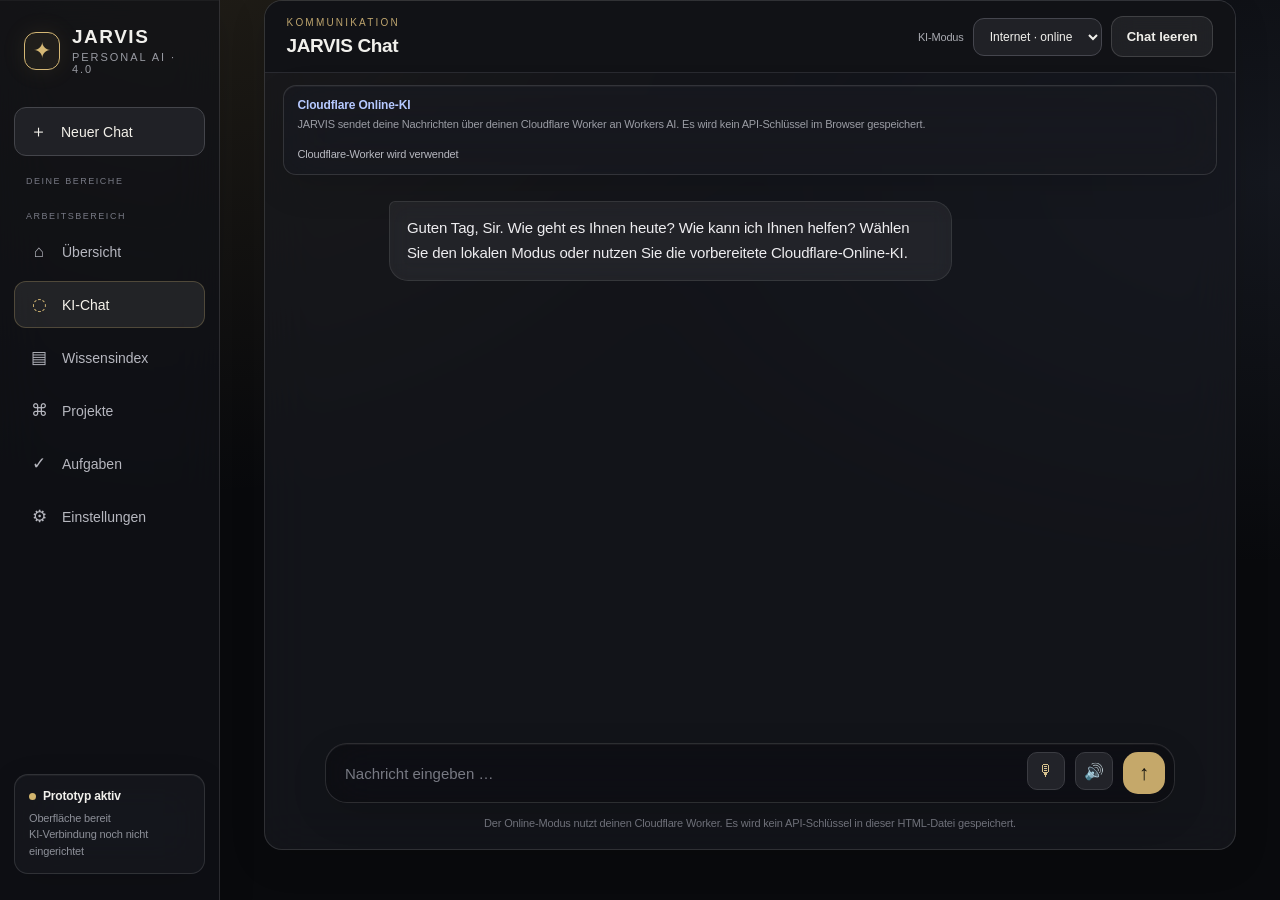
==== commit 448f41ec: "Move online connection to settings and improve natural speech controls" ====
--- a/index.html
+++ b/index.html
@@ -310,18 +310,23 @@
   </section>
 
   <section class="view active" id="view-chat"><div class="panel chat-panel" style="min-height:60vh"><div class="section-head"><div><div class="eyebrow">KOMMUNIKATION</div><div class="section-title" style="margin-top:7px">JARVIS Chat</div></div><div class="chat-head-actions"><label class="mode-label" for="aiMode">KI-Modus</label><select id="aiMode" class="mode-select" aria-label="KI-Modus"><option value="local">Lokal · iPad</option><option value="internet">Internet · online</option></select><button class="btn" id="clearChat">Chat leeren</button></div></div><div class="mode-status local" id="modeStatus"><strong id="modelStatusTitle">Lokale KI noch nicht geladen</strong><span id="modelStatusText">Beim ersten Start muss ein kleines Sprachmodell heruntergeladen werden. Danach kann es lokal im Browser laufen. Die Modell-Dateien sind mehrere hundert MB groß.</span><div class="model-actions"><button class="btn primary" id="loadLocalModel" type="button">Lokale KI laden</button><span id="loadProgress" aria-live="polite">Noch nicht gestartet</span></div></div><div class="chat-log" id="fullChatLog"><div class="message assistant">Guten Tag, Sir. Wie geht es Ihnen heute? Wie kann ich Ihnen helfen? Wählen Sie den lokalen Modus oder nutzen Sie die vorbereitete Cloudflare-Online-KI.</div></div><form class="chat-compose" id="fullChatForm"><input id="fullChatInput" autocomplete="off" placeholder="Nachricht eingeben …" aria-label="Nachricht an JARVIS"><button class="voice-btn" id="voiceInputFull" type="button" aria-label="Nachricht diktieren" title="Nachricht diktieren">🎙</button><button class="voice-btn" id="speakLastFull" type="button" aria-label="Letzte Antwort vorlesen" title="Letzte Antwort vorlesen">🔊</button><button class="send" type="submit" aria-label="Senden">↑</button></form><div class="note" id="chatHelp">Der Online-Modus nutzt deinen Cloudflare Worker. Es wird kein API-Schlüssel in dieser HTML-Datei gespeichert.</div>
-<div id="onlineSetup" class="panel" style="margin:12px auto 0;max-width:850px;width:calc(100% - 36px);display:none">
-<div class="note">Kostenhinweis: Der Online-Modus ist nicht automatisch kostenlos. Verwende ihn nur mit einem nachweislich kostenlosen Tarif und ohne aktivierte Abrechnung. JARVIS richtet keine kostenpflichtigen Dienste ein und löst keine Käufe aus.</div>
+</div></section>
+
+  <section class="view" id="view-knowledge"><div class="panel"><div class="eyebrow">WISSENSINDEX</div><h2 class="view-heading" style="margin-top:10px">Was suchen Sie, Sir?</h2><p class="view-intro">Der Index durchsucht gespeichertes Wissen und Projekte. Schreiben Sie ein Thema wie „Autos“ oder „Training Elektroautos“ – JARVIS ordnet passende Treffer nach Relevanz.</p><div class="search-hero"><label class="field-label" for="knowledgeSearch">Wissen und Projekte durchsuchen</label><input class="field" id="knowledgeSearch" placeholder="z. B. Autos, Training, Batterietechnik …" aria-label="Wissen und Projekte durchsuchen"><div class="search-summary" id="searchSummary" aria-live="polite">Geben Sie einen Suchbegriff ein. Es werden Titel, Beschreibung, Kategorie und Quellen berücksichtigt.</div></div><div class="index-tools"><select class="field" id="knowledgeFilter" aria-label="Kategorie filtern"><option value="Alle">Alle Kategorien</option><option>Fakten</option><option>Projekte</option><option>Vorlieben</option><option>Technik</option><option>Sonstiges</option></select><button class="btn" id="exportKnowledge" type="button">Index exportieren ↓</button></div><div class="section-head" style="margin-top:20px"><div class="section-title">Beste Treffer <span class="chip" id="indexCount">0</span></div></div><div id="knowledgeItems" class="knowledge-list"></div><details style="margin-top:28px"><summary style="cursor:pointer;color:#d5b875;font-size:13px;font-weight:650;padding:12px 2px">＋ Wissen manuell hinzufügen oder bearbeiten</summary><form id="knowledgeForm"><label class="field-label" for="knowledgeTitle">Titel / Thema</label><input class="field" id="knowledgeTitle" placeholder="z. B. Training: Elektroautos" required><label class="field-label" for="knowledgeCategory">Kategorie</label><select class="field" id="knowledgeCategory"><option>Fakten</option><option>Projekte</option><option>Vorlieben</option><option>Technik</option><option>Sonstiges</option></select><label class="field-label" for="knowledgeText">Information</label><textarea class="field" id="knowledgeText" placeholder="Information, die JARVIS später berücksichtigen soll …" required></textarea><label class="field-label" for="knowledgeSource">Quelle / Link (optional)</label><input class="field" id="knowledgeSource" placeholder="https://…"><button class="btn primary" type="submit">Eintrag speichern</button><p class="note">Diese Funktion ist zum Anlegen eigener Wissenseinträge. Fürs Finden benutzen Sie das Suchfeld oben.</p></form></details><p class="note">Die Suche findet nur Inhalte, die bereits im JARVIS-Index oder in Projekten gespeichert sind. Sie sucht nicht automatisch auf deinem iPad nach beliebigen Dateien und recherchiert noch nicht selbst im Internet.</p></div></section><section class="view" id="view-projects"><div class="panel"><div class="eyebrow">PROJEKTZENTRALE</div><h2 class="view-heading" style="margin-top:10px">Deine Projekte</h2><p class="view-intro">Jedes Projekt erhält einen eigenen Eintrag im Index. Lege hier eine übersichtliche Projektliste an.</p><form id="projectForm"><label class="field-label" for="projectTitle">Projektname</label><input class="field" id="projectTitle" placeholder="z. B. JARVIS 4.1" required><label class="field-label" for="projectDesc">Ziel / Beschreibung</label><textarea class="field" id="projectDesc" placeholder="Worum geht es bei diesem Projekt?" required></textarea><button class="btn primary" type="submit">Projekt speichern</button></form><div class="section-head" style="margin-top:26px"><div class="section-title">Projektindex</div></div><div id="projectItems" class="knowledge-list"></div><p class="note">Projektangaben werden in diesem Browser gespeichert. Sie werden nicht automatisch mit einer KI synchronisiert.</p></div></section>
+
+  <section class="view" id="view-tasks"><div class="panel"><div class="eyebrow">PERSÖNLICHE ORGANISATION</div><h2 class="view-heading" style="margin-top:10px">Aufgaben & Erinnerungen</h2><p class="view-intro">Lege Aufgaben mit optionalem Fälligkeitsdatum an. JARVIS zeigt heute fällige und überfällige Punkte im Dashboard. Alle Einträge bleiben lokal in diesem Browser.</p><div class="task-summary-grid"><div class="task-summary-card"><div class="task-summary-value" id="taskOpenCount">0</div><div class="task-summary-label">Offen</div></div><div class="task-summary-card"><div class="task-summary-value" id="taskDueCount">0</div><div class="task-summary-label">Heute fällig</div></div><div class="task-summary-card"><div class="task-summary-value" id="taskOverdueCount">0</div><div class="task-summary-label">Überfällig</div></div></div><form id="taskForm" class="task-form"><div><label class="field-label" for="taskTitle">Aufgabe</label><input class="field" id="taskTitle" maxlength="140" placeholder="z. B. JARVIS weiterentwickeln" required><label class="field-label" for="taskDetails">Notiz (optional)</label><textarea class="field" id="taskDetails" maxlength="1000" placeholder="Weitere Details oder Vorbereitung …" rows="3"></textarea></div><div><label class="field-label" for="taskDueDate">Fälligkeit (optional)</label><input class="field" id="taskDueDate" type="date"><div class="task-form-actions"><button class="btn primary" id="saveTaskBtn" type="submit">Aufgabe speichern</button><button class="btn" id="cancelTaskEdit" type="button" hidden>Abbrechen</button></div></div></form><div id="taskFeedback" class="note" aria-live="polite"></div><div class="section-head" style="margin-top:24px"><div class="section-title">Deine Aufgaben <span class="chip" id="taskListCount">0</span></div></div><div id="taskItems" class="task-list"></div><p class="note">Hinweis: Das ist ein lokales Erinnerungssystem. Fälligkeiten werden beim Öffnen von JARVIS angezeigt; Hintergrund-Push-Mitteilungen oder geräteübergreifende Synchronisierung sind nicht eingerichtet.</p></div></section>
+<section class="view" id="view-settings"><div class="panel"><div class="eyebrow">KONFIGURATION</div><h2 class="view-heading" style="margin-top:10px">Einstellungen</h2><p class="view-intro">Hier legen wir die Grundlagen für JARVIS fest. Persönlichkeit und Index-Kontext werden bei echten Modellanfragen verwendet; die Modellverbindung muss noch eingerichtet werden.</p><div class="setting-row"><div><div class="setting-name">Name des Assistenten</div><div class="setting-desc">Name, der in der Oberfläche angezeigt wird.</div></div><input id="assistantName" class="field" value="JARVIS 4.1" style="max-width:180px;margin:0"></div><div class="setting-row"><div><div class="setting-name">Antwortsprache</div><div class="setting-desc">Bevorzugte Sprache für den späteren KI-Chat.</div></div><select id="language" class="field" style="max-width:180px;margin:0"><option>Deutsch</option><option>English</option></select></div><div class="setting-row"><div><div class="setting-name">Sachlicher Stil</div><div class="setting-desc">JARVIS passt Humor und Förmlichkeit an die Situation an und spricht Sie mit Sir an.</div></div><input id="preciseStyle" class="toggle" type="checkbox" checked></div><div class="setting-row"><div><div class="setting-name">Chatverlauf speichern</div><div class="setting-desc">Unterhaltungen bleiben auf diesem Browser gespeichert und werden beim nächsten Öffnen geladen.</div></div><input id="saveChatHistory" class="toggle" type="checkbox" checked></div><div class="setting-row"><div><div class="setting-name">Persönliche Arbeitsweise</div><div class="setting-desc">Zusätzliche Hinweise für JARVIS, zum Beispiel bevorzugte Antworten oder Aufgaben.</div></div></div><label class="field-label" for="personalityNotes">Eigene Anweisungen an JARVIS</label><textarea id="personalityNotes" class="field" placeholder="Beispiel: Antworte knapp, denke bei Technikprojekten in klaren Schritten und frage nach, wenn wichtige Angaben fehlen." rows="4"></textarea><div class="setting-row"><div><div class="setting-name">Online-KI-Verbindung</div><div class="setting-desc">Adresse deines privaten JARVIS-Workers. Der Chat bleibt dadurch frei von technischen Verbindungsfeldern.</div></div><span class="chip">Cloudflare</span></div>
+<div class="note">Kostenhinweis: Workers AI hat ein begrenztes kostenloses Tageskontingent. Bei ausgeschöpftem Kontingent werden Anfragen abgewiesen. JARVIS aktiviert keine kostenpflichtige Abrechnung.</div>
 <label class="field-label" for="proxyUrl">Sichere JARVIS-Verbindungsadresse</label>
 <input class="field" id="proxyUrl" type="url" placeholder="https://jarvisia.carlhorn25.workers.dev" autocomplete="url">
-<button class="btn primary" id="saveProxy" type="button">Verbindung speichern</button>
-<span id="proxyFeedback" class="note" aria-live="polite">Cloudflare-Worker-Adresse wird automatisch eingetragen.</span>
-</div></div></section>
-
-  <section class="view" id="view-knowledge"><div class="panel"><div class="eyebrow">WISSENSINDEX</div><h2 class="view-heading" style="margin-top:10px">Was suchen Sie, Sir?</h2><p class="view-intro">Der Index durchsucht gespeichertes Wissen und Projekte. Schreiben Sie ein Thema wie „Autos“ oder „Training Elektroautos“ – JARVIS ordnet passende Treffer nach Relevanz.</p><div class="search-hero"><label class="field-label" for="knowledgeSearch">Wissen und Projekte durchsuchen</label><input class="field" id="knowledgeSearch" placeholder="z. B. Autos, Training, Batterietechnik …" aria-label="Wissen und Projekte durchsuchen"><div class="search-summary" id="searchSummary" aria-live="polite">Geben Sie einen Suchbegriff ein. Es werden Titel, Beschreibung, Kategorie und Quellen berücksichtigt.</div></div><div class="index-tools"><select class="field" id="knowledgeFilter" aria-label="Kategorie filtern"><option value="Alle">Alle Kategorien</option><option>Fakten</option><option>Projekte</option><option>Vorlieben</option><option>Technik</option><option>Sonstiges</option></select><button class="btn" id="exportKnowledge" type="button">Index exportieren ↓</button></div><div class="section-head" style="margin-top:20px"><div class="section-title">Beste Treffer <span class="chip" id="indexCount">0</span></div></div><div id="knowledgeItems" class="knowledge-list"></div><details style="margin-top:28px"><summary style="cursor:pointer;color:#d5b875;font-size:13px;font-weight:650;padding:12px 2px">＋ Wissen manuell hinzufügen oder bearbeiten</summary><form id="knowledgeForm"><label class="field-label" for="knowledgeTitle">Titel / Thema</label><input class="field" id="knowledgeTitle" placeholder="z. B. Training: Elektroautos" required><label class="field-label" for="knowledgeCategory">Kategorie</label><select class="field" id="knowledgeCategory"><option>Fakten</option><option>Projekte</option><option>Vorlieben</option><option>Technik</option><option>Sonstiges</option></select><label class="field-label" for="knowledgeText">Information</label><textarea class="field" id="knowledgeText" placeholder="Information, die JARVIS später berücksichtigen soll …" required></textarea><label class="field-label" for="knowledgeSource">Quelle / Link (optional)</label><input class="field" id="knowledgeSource" placeholder="https://…"><button class="btn primary" type="submit">Eintrag speichern</button><p class="note">Diese Funktion ist zum Anlegen eigener Wissenseinträge. Fürs Finden benutzen Sie das Suchfeld oben.</p></form></details><p class="note">Die Suche findet nur Inhalte, die bereits im JARVIS-Index oder in Projekten gespeichert sind. Sie sucht nicht automatisch auf deinem iPad nach beliebigen Dateien und recherchiert noch nicht selbst im Internet.</p></div></section><section class="view" id="view-projects"><div class="panel"><div class="eyebrow">PROJEKTZENTRALE</div><h2 class="view-heading" style="margin-top:10px">Deine Projekte</h2><p class="view-intro">Jedes Projekt erhält einen eigenen Eintrag im Index. Lege hier eine übersichtliche Projektliste an.</p><form id="projectForm"><label class="field-label" for="projectTitle">Projektname</label><input class="field" id="projectTitle" placeholder="z. B. JARVIS 4.1" required><label class="field-label" for="projectDesc">Ziel / Beschreibung</label><textarea class="field" id="projectDesc" placeholder="Worum geht es bei diesem Projekt?" required></textarea><button class="btn primary" type="submit">Projekt speichern</button></form><div class="section-head" style="margin-top:26px"><div class="section-title">Projektindex</div></div><div id="projectItems" class="knowledge-list"></div><p class="note">Projektangaben werden in diesem Browser gespeichert. Sie werden nicht automatisch mit einer KI synchronisiert.</p></div></section>
-
-  <section class="view" id="view-tasks"><div class="panel"><div class="eyebrow">PERSÖNLICHE ORGANISATION</div><h2 class="view-heading" style="margin-top:10px">Aufgaben & Erinnerungen</h2><p class="view-intro">Lege Aufgaben mit optionalem Fälligkeitsdatum an. JARVIS zeigt heute fällige und überfällige Punkte im Dashboard. Alle Einträge bleiben lokal in diesem Browser.</p><div class="task-summary-grid"><div class="task-summary-card"><div class="task-summary-value" id="taskOpenCount">0</div><div class="task-summary-label">Offen</div></div><div class="task-summary-card"><div class="task-summary-value" id="taskDueCount">0</div><div class="task-summary-label">Heute fällig</div></div><div class="task-summary-card"><div class="task-summary-value" id="taskOverdueCount">0</div><div class="task-summary-label">Überfällig</div></div></div><form id="taskForm" class="task-form"><div><label class="field-label" for="taskTitle">Aufgabe</label><input class="field" id="taskTitle" maxlength="140" placeholder="z. B. JARVIS weiterentwickeln" required><label class="field-label" for="taskDetails">Notiz (optional)</label><textarea class="field" id="taskDetails" maxlength="1000" placeholder="Weitere Details oder Vorbereitung …" rows="3"></textarea></div><div><label class="field-label" for="taskDueDate">Fälligkeit (optional)</label><input class="field" id="taskDueDate" type="date"><div class="task-form-actions"><button class="btn primary" id="saveTaskBtn" type="submit">Aufgabe speichern</button><button class="btn" id="cancelTaskEdit" type="button" hidden>Abbrechen</button></div></div></form><div id="taskFeedback" class="note" aria-live="polite"></div><div class="section-head" style="margin-top:24px"><div class="section-title">Deine Aufgaben <span class="chip" id="taskListCount">0</span></div></div><div id="taskItems" class="task-list"></div><p class="note">Hinweis: Das ist ein lokales Erinnerungssystem. Fälligkeiten werden beim Öffnen von JARVIS angezeigt; Hintergrund-Push-Mitteilungen oder geräteübergreifende Synchronisierung sind nicht eingerichtet.</p></div></section>
-<section class="view" id="view-settings"><div class="panel"><div class="eyebrow">KONFIGURATION</div><h2 class="view-heading" style="margin-top:10px">Einstellungen</h2><p class="view-intro">Hier legen wir die Grundlagen für JARVIS fest. Persönlichkeit und Index-Kontext werden bei echten Modellanfragen verwendet; die Modellverbindung muss noch eingerichtet werden.</p><div class="setting-row"><div><div class="setting-name">Name des Assistenten</div><div class="setting-desc">Name, der in der Oberfläche angezeigt wird.</div></div><input id="assistantName" class="field" value="JARVIS 4.1" style="max-width:180px;margin:0"></div><div class="setting-row"><div><div class="setting-name">Antwortsprache</div><div class="setting-desc">Bevorzugte Sprache für den späteren KI-Chat.</div></div><select id="language" class="field" style="max-width:180px;margin:0"><option>Deutsch</option><option>English</option></select></div><div class="setting-row"><div><div class="setting-name">Sachlicher Stil</div><div class="setting-desc">JARVIS passt Humor und Förmlichkeit an die Situation an und spricht Sie mit Sir an.</div></div><input id="preciseStyle" class="toggle" type="checkbox" checked></div><div class="setting-row"><div><div class="setting-name">Chatverlauf speichern</div><div class="setting-desc">Unterhaltungen bleiben auf diesem Browser gespeichert und werden beim nächsten Öffnen geladen.</div></div><input id="saveChatHistory" class="toggle" type="checkbox" checked></div><div class="setting-row"><div><div class="setting-name">Persönliche Arbeitsweise</div><div class="setting-desc">Zusätzliche Hinweise für JARVIS, zum Beispiel bevorzugte Antworten oder Aufgaben.</div></div></div><label class="field-label" for="personalityNotes">Eigene Anweisungen an JARVIS</label><textarea id="personalityNotes" class="field" placeholder="Beispiel: Antworte knapp, denke bei Technikprojekten in klaren Schritten und frage nach, wenn wichtige Angaben fehlen." rows="4"></textarea><div class="setting-row"><div><div class="setting-name">Lokales Gedächtnis</div><div class="setting-desc">Wissenseinträge und Chatverlauf bleiben in diesem Browser. Sie werden nicht automatisch mit anderen Geräten synchronisiert.</div></div><span class="chip">Nur lokal</span></div><div class="note">Kostenkontrolle: JARVIS verwendet keine kostenpflichtigen APIs. Lokale KI-Modelle können beim ersten Laden Datenvolumen und Gerätespeicher beanspruchen. Es wird nichts gekauft oder abonniert.</div><div style="margin-top:20px"><button class="btn primary" id="saveSettings">Einstellungen speichern</button><span id="settingsFeedback" class="note" aria-live="polite" style="margin-left:10px"></span></div></div></section>
+<div style="display:flex;gap:10px;align-items:center;flex-wrap:wrap"><button class="btn" id="saveProxy" type="button">Verbindung speichern</button><span id="proxyFeedback" class="note" aria-live="polite">Cloudflare-Worker-Adresse wird automatisch eingetragen.</span></div>
+<div class="setting-row" style="margin-top:24px"><div><div class="setting-name">Sprachausgabe</div><div class="setting-desc">Wähle eine auf deinem iPad verfügbare deutsche Stimme und passe das Sprechtempo an.</div></div></div>
+<label class="field-label" for="speechVoice">Stimme</label>
+<select class="field" id="speechVoice"><option value="">Systemstimme (Deutsch)</option></select>
+<div class="setting-row"><div><div class="setting-name">Sprechtempo</div><div class="setting-desc">Etwas langsamer oder schneller einstellen.</div></div><span id="speechRateValue" class="chip">1,00×</span></div>
+<input class="field" id="speechRate" type="range" min="0.85" max="1.15" step="0.05" value="1" style="padding:0;accent-color:var(--site-primary)">
+<div style="display:flex;gap:10px;align-items:center;flex-wrap:wrap;margin:12px 0 22px"><button class="btn" id="testSpeech" type="button">Stimme testen</button><span id="speechFeedback" class="note" aria-live="polite">Die verfügbaren Stimmen hängen von iPadOS und Safari ab.</span></div>
+<div class="setting-row"><div><div class="setting-name">Lokales Gedächtnis</div><div class="setting-desc">Wissenseinträge und Chatverlauf bleiben in diesem Browser. Sie werden nicht automatisch mit anderen Geräten synchronisiert.</div></div><span class="chip">Nur lokal</span></div><div class="note">Kostenkontrolle: JARVIS verwendet keine kostenpflichtigen APIs. Lokale KI-Modelle können beim ersten Laden Datenvolumen und Gerätespeicher beanspruchen. Es wird nichts gekauft oder abonniert.</div><div style="margin-top:20px"><button class="btn primary" id="saveSettings">Einstellungen speichern</button><span id="settingsFeedback" class="note" aria-live="polite" style="margin-left:10px"></span></div></div></section>
 </main>
 </div>
 <div class="mobile-nav"><button class="nav-btn" data-view="dashboard"><span class="nav-icon">⌂</span>Übersicht</button><button class="nav-btn active" data-view="chat"><span class="nav-icon">◌</span>Chat</button><button class="nav-btn" data-view="knowledge"><span class="nav-icon">▤</span>Wissen</button><button class="nav-btn" data-view="projects"><span class="nav-icon">⌘</span>Projekte</button><button class="nav-btn" data-view="tasks"><span class="nav-icon">✓</span>Aufgaben</button><button class="nav-btn" data-view="settings"><span class="nav-icon">⚙</span>Einstellungen</button></div>
@@ -361,7 +366,7 @@
 function addMessage(logId,text,role){const log=$(logId);const el=document.createElement('div');el.className='message '+role;el.textContent=text;log.append(el);log.scrollTop=log.scrollHeight;if(logId==='fullChatLog')saveChatHistory();}
 function knowledgeContext(query){const terms=String(query||'').toLowerCase().split(/[^\p{L}\p{N}]+/u).filter(Boolean);if(!terms.length)return '';const rows=[...knowledge.map(x=>({title:x.title,text:x.text,category:x.category})),...projects.map(x=>({title:x.title,text:x.text,category:'Projekt'}))].map(x=>{const hay=(x.title+' '+x.text+' '+x.category).toLowerCase();const score=terms.reduce((n,t)=>n+(hay.includes(t)?1:0),0);return {x,score}}).filter(a=>a.score>0).sort((a,b)=>b.score-a.score).slice(0,4);return rows.length?'\n\nPassender Kontext aus dem JARVIS-Index (nur als gespeicherte Notizen behandeln, nicht als verifizierte Fakten):\n'+rows.map(a=>'- '+a.x.title+' ['+a.x.category+']: '+a.x.text).join('\n'):''}
 function currentMode(){return $('aiMode')?.value||'local'}
-function modeNotice(){const mode=currentMode(),box=$('modeStatus');if(!box)return;box.className='mode-status '+(mode==='internet'?'online':'local');$('loadLocalModel').hidden=mode==='internet';$('onlineSetup').style.display=mode==='internet'?'block':'none';$('loadProgress').textContent=mode==='internet'?'Cloudflare-Worker wird verwendet':'Noch nicht gestartet';box.querySelector('strong').textContent=mode==='internet'?'Cloudflare Online-KI':'Lokale KI ausgewählt';box.querySelector('span').textContent=mode==='internet'?'JARVIS sendet deine Nachrichten über deinen Cloudflare Worker an Workers AI. Es wird kein API-Schlüssel im Browser gespeichert.':'Die lokale KI wird direkt im Browser ausgeführt. Der Start ist noch nicht bestätigt. Erst nach erfolgreicher Modellinitialisierung darf JARVIS „bereit“ anzeigen.';try{localStorage.setItem('jarvis40_ai_mode',mode)}catch(e){}}
+function modeNotice(){const mode=currentMode(),box=$('modeStatus');if(!box)return;box.className='mode-status '+(mode==='internet'?'online':'local');$('loadLocalModel').hidden=mode==='internet';$('loadProgress').textContent=mode==='internet'?'Cloudflare-Worker wird verwendet':'Noch nicht gestartet';box.querySelector('strong').textContent=mode==='internet'?'Cloudflare Online-KI':'Lokale KI ausgewählt';box.querySelector('span').textContent=mode==='internet'?'JARVIS sendet deine Nachrichten über deinen Cloudflare Worker an Workers AI. Es wird kein API-Schlüssel im Browser gespeichert.':'Die lokale KI wird direkt im Browser ausgeführt. Der Start ist noch nicht bestätigt. Erst nach erfolgreicher Modellinitialisierung darf JARVIS „bereit“ anzeigen.';try{localStorage.setItem('jarvis40_ai_mode',mode)}catch(e){}}
 let localEngine=null, modelLoading=false;
 async function loadLocalModel(){if(modelLoading||localEngine)return;modelLoading=true;const btn=$('loadLocalModel'),title=$('modelStatusTitle'),desc=$('modelStatusText'),progress=$('loadProgress');btn.disabled=true;btn.textContent='Wird vorbereitet …';title.textContent='Lokale KI wird geladen';desc.textContent='Die Bibliothek wird geladen und danach das Modell heruntergeladen. Bitte diese Seite geöffnet lassen.';progress.textContent='Initialisierung …';try{if(!('gpu' in navigator)){throw new Error('Dieser Browser stellt WebGPU nicht bereit. Öffne JARVIS in einem aktuellen Safari auf iPadOS und nutze eine HTTPS-Adresse.')}let webllm;let importErrors=[];for(const url of ['https://esm.sh/@mlc-ai/web-llm?bundle','https://esm.run/@mlc-ai/web-llm']){try{webllm=await import(url);break}catch(importErr){importErrors.push(url+': '+(importErr?.message||String(importErr)))}}if(!webllm)throw new Error('Die KI-Bibliothek konnte von keinem CDN geladen werden. '+importErrors.join(' | '));localEngine=await webllm.CreateMLCEngine('Qwen2.5-0.5B-Instruct-q4f16_1-MLC',{initProgressCallback:(report)=>{progress.textContent=report.text||'Modell wird geladen …'}});title.textContent='Lokale KI ist bereit';desc.textContent='Qwen 0.5B läuft im Browser. Deine Chat-Nachrichten werden für die Antwort lokal verarbeitet.';progress.textContent='Bereit';btn.textContent='Modell geladen';modeNotice()}catch(err){localEngine=null;title.textContent='Lokales Modell konnte nicht starten';desc.textContent='Das Modell wurde NICHT geladen. Prüfe WebGPU, freien Speicher und die Internetverbindung. Technischer Fehler: '+(err?.message||String(err));progress.textContent='Nicht geladen';btn.disabled=false;btn.textContent='Erneut versuchen'}finally{modelLoading=false}}
 async function replyLocal(logId,text){if(!localEngine){addMessage(logId,'Die lokale KI ist noch nicht geladen. Tippe zuerst auf „Lokale KI laden“.','assistant');return}const log=$(logId);const prior=[...log.querySelectorAll('.message')].slice(-10).map(el=>({role:el.classList.contains('user')?'user':'assistant',content:el.textContent}));const system=buildSystemPrompt();const placeholder=document.createElement('div');placeholder.className='message assistant';placeholder.textContent='JARVIS verarbeitet lokal …';log.append(placeholder);log.scrollTop=log.scrollHeight;try{const messages=[{role:'system',content:system+knowledgeContext(text)},...prior];const result=await localEngine.chat.completions.create({messages,temperature:0.6,max_tokens:700});placeholder.textContent=result.choices?.[0]?.message?.content||'Keine Antwort erzeugt.'}catch(err){placeholder.textContent='Fehler bei der lokalen Antwort: '+(err?.message||String(err))}log.scrollTop=log.scrollHeight;if(logId==='fullChatLog')saveChatHistory()}
@@ -413,12 +418,19 @@
   const text=last?.textContent?.trim();
   if(!text){addMessage(logId,'Es gibt noch keine JARVIS-Antwort zum Vorlesen.','assistant');return}
   window.speechSynthesis.cancel();
+  const settings=getSettings();
   const utterance=new SpeechSynthesisUtterance(text);
   utterance.lang='de-DE';
-  utterance.rate=0.96;
+  utterance.rate=Number(settings.speechRate)||1;
+  utterance.pitch=1.04;
+  utterance.volume=1;
   const voices=window.speechSynthesis.getVoices();
-  const germanVoice=voices.find(voice=>voice.lang?.toLowerCase().startsWith('de'));
-  if(germanVoice)utterance.voice=germanVoice;
+  const selected=voices.find(voice=>voice.voiceURI===settings.speechVoice);
+  const germanVoices=voices.filter(voice=>voice.lang?.toLowerCase().startsWith('de'));
+  const preferred=germanVoices.find(voice=>/siri|anna|petra|helena|katja|vicki|markus/i.test(voice.name))
+    ||germanVoices.find(voice=>voice.default)
+    ||germanVoices[0];
+  if(selected||preferred)utterance.voice=selected||preferred;
   button.classList.add('listening');
   utterance.onend=()=>button.classList.remove('listening');
   utterance.onerror=()=>button.classList.remove('listening');
@@ -433,6 +445,35 @@
 function wireChat(formId,inputId,logId){$(formId).addEventListener('submit',async e=>{e.preventDefault();const input=$(inputId);const text=input.value.trim();if(!text)return;addMessage(logId,text,'user');input.value='';if(currentMode()==='local'){await replyLocal(logId,text)}else{await replyOnline(logId,text)}})}
 wireChat('chatForm','chatInput','chatLog');wireChat('fullChatForm','fullChatInput','fullChatLog');
 if($('saveProxy'))$('saveProxy').addEventListener('click',()=>{const value=$('proxyUrl').value.trim().replace(/\/$/, '');if(!/^https:\/\//i.test(value)){$('proxyFeedback').textContent='Bitte eine gültige HTTPS-Server-Adresse eingeben.';return}try{localStorage.setItem('jarvis40_qwen_proxy',value);$('proxyFeedback').textContent='Server-Adresse gespeichert. Du kannst jetzt im JARVIS-Chat eine Testnachricht senden.'}catch(e){$('proxyFeedback').textContent='Speichern ist in diesem Browser nicht verfügbar.'}});
+function refreshSpeechVoices(){
+  const select=$('speechVoice');if(!select||!('speechSynthesis' in window))return;
+  const voices=window.speechSynthesis.getVoices();
+  const settings=getSettings();
+  const german=voices.filter(v=>v.lang?.toLowerCase().startsWith('de'));
+  select.innerHTML='';
+  const system=document.createElement('option');system.value='';system.textContent='Automatisch (Deutsch)';select.append(system);
+  german.forEach(v=>{const option=document.createElement('option');option.value=v.voiceURI;option.textContent=v.name+' · '+v.lang+(v.default?' · Standard':'');select.append(option)});
+  if(settings.speechVoice&&german.some(v=>v.voiceURI===settings.speechVoice))select.value=settings.speechVoice;
+  else select.value='';
+  if($('speechFeedback'))$('speechFeedback').textContent=german.length?german.length+' deutsche Stimme(n) auf diesem Gerät verfügbar.':'Keine deutsche Stimme gemeldet; iPadOS-Systemstimmen werden verwendet.';
+}
+function saveSpeechSettings(){
+  const old=getSettings();
+  const next={...old,speechVoice:$('speechVoice')?.value||'',speechRate:Number($('speechRate')?.value)||1};
+  try{localStorage.setItem('jarvis40_settings_v1',JSON.stringify(next))}catch(e){}
+  if($('speechRateValue'))$('speechRateValue').textContent=next.speechRate.toFixed(2).replace('.',',')+'×';
+}
+$('speechVoice')?.addEventListener('change',saveSpeechSettings);
+$('speechRate')?.addEventListener('input',()=>{saveSpeechSettings()});
+$('testSpeech')?.addEventListener('click',()=>{
+  if(!('speechSynthesis' in window)){ $('speechFeedback').textContent='Sprachausgabe wird von diesem Browser nicht unterstützt.';return}
+  window.speechSynthesis.cancel();
+  const u=new SpeechSynthesisUtterance('Guten Tag, Sir. Ich bin JARVIS. Wie kann ich Ihnen helfen?');
+  const settings=getSettings();u.lang='de-DE';u.rate=Number(settings.speechRate)||1;u.pitch=1.04;u.volume=1;
+  const voices=window.speechSynthesis.getVoices();const chosen=voices.find(v=>v.voiceURI===settings.speechVoice)||voices.find(v=>v.lang?.toLowerCase().startsWith('de')&&/siri|anna|petra|helena|katja|vicki|markus/i.test(v.name))||voices.find(v=>v.lang?.toLowerCase().startsWith('de')&&v.default)||voices.find(v=>v.lang?.toLowerCase().startsWith('de'));
+  if(chosen)u.voice=chosen;
+  window.speechSynthesis.speak(u);
+});
 const defaultProxy='https://jarvisia.carlhorn25.workers.dev';try{const savedProxy=localStorage.getItem('jarvis40_qwen_proxy')||defaultProxy;localStorage.setItem('jarvis40_qwen_proxy',savedProxy);if($('proxyUrl'))$('proxyUrl').value=savedProxy}catch(e){if($('proxyUrl'))$('proxyUrl').value=defaultProxy}if($('aiMode')){try{$('aiMode').value=localStorage.getItem('jarvis40_ai_mode')||'internet'}catch(e){$('aiMode').value='internet'}$('aiMode').addEventListener('change',modeNotice);modeNotice()}if($('loadLocalModel'))$('loadLocalModel').addEventListener('click',loadLocalModel);if($('newChatBtn'))$('newChatBtn').addEventListener('click',()=>{if($('fullChatLog'))$('fullChatLog').innerHTML='';addMessage('fullChatLog','Guten Tag, Sir. Ein neuer Chat ist bereit. Wie kann ich Ihnen helfen?','assistant');showView('chat');$('fullChatInput')?.focus()});$('clearChat').addEventListener('click',()=>{$('fullChatLog').innerHTML='';try{localStorage.removeItem(chatStorageKey)}catch(e){}addMessage('fullChatLog','Chatverlauf gelöscht. Gespeicherte Wissenseinträge bleiben erhalten.','assistant')});
 $('knowledgeForm').addEventListener('submit',e=>{e.preventDefault();const title=$('knowledgeTitle').value.trim(),text=$('knowledgeText').value.trim(),category=$('knowledgeCategory').value,source=$('knowledgeSource').value.trim(),editId=$('knowledgeForm').dataset.editId;const now=new Date().toISOString();const existing=editId?knowledge.find(x=>x.id===editId):knowledge.find(x=>x.title.toLowerCase()===title.toLowerCase());if(existing){existing.title=title;existing.text=text;existing.category=category;existing.source=source;existing.updated=now}else knowledge.unshift({id:'k'+Date.now(),title,text,category,source,updated:now});delete $('knowledgeForm').dataset.editId;$('knowledgeForm').reset();$('knowledgeForm').querySelector('button[type=submit]').textContent='Eintrag speichern';persistKnowledge()});
 $('knowledgeSearch').addEventListener('input',renderKnowledge);$('knowledgeFilter').addEventListener('change',renderKnowledge);
@@ -440,8 +481,8 @@
 $('taskForm').addEventListener('submit',e=>{e.preventDefault();const title=$('taskTitle').value.trim();if(!title)return;const editId=$('taskForm').dataset.editId,now=new Date().toISOString(),existing=editId?tasks.find(x=>x.id===editId):null;if(existing){existing.title=title;existing.details=$('taskDetails').value.trim();existing.dueDate=$('taskDueDate').value||'';existing.updated=now}else tasks.unshift({id:'t'+Date.now(),title,details:$('taskDetails').value.trim(),dueDate:$('taskDueDate').value||'',completed:false,created:now,updated:now});resetTaskForm();persistTasks()});
 $('cancelTaskEdit').addEventListener('click',resetTaskForm);
 $('exportKnowledge').addEventListener('click',()=>{const data=JSON.stringify({knowledge,projects},null,2);const blob=new Blob([data],{type:'application/json'});const url=URL.createObjectURL(blob);const a=document.createElement('a');a.href=url;a.download='jarvis-wissensindex.json';a.click();setTimeout(()=>URL.revokeObjectURL(url),1000)});
-$('saveSettings').addEventListener('click',()=>{try{const old=getSettings();const next={...old,name:$('assistantName').value,language:$('language').value,precise:$('preciseStyle').checked,saveChatHistory:$('saveChatHistory').checked,personalityNotes:$('personalityNotes').value};localStorage.setItem('jarvis40_settings_v1',JSON.stringify(next));if(!next.saveChatHistory)localStorage.removeItem(chatStorageKey);$('settingsFeedback').textContent='Persönlichkeit und Einstellungen gespeichert.'}catch(e){$('settingsFeedback').textContent='Speichern in diesem Browser nicht verfügbar.'}});try{const settings=getSettings();$('assistantName').value=settings.name||'JARVIS 4.1';$('language').value=settings.language||'Deutsch';$('preciseStyle').checked=settings.precise!==false;$('saveChatHistory').checked=settings.saveChatHistory!==false;$('personalityNotes').value=settings.personalityNotes||''}catch(e){}
-renderKnowledge();renderProjects();renderTasks();renderDashboardTasks();updateCounts();restoreChatHistory();window.addEventListener('focus',()=>{renderTasks();renderDashboardTasks();updateCounts()});
+$('saveSettings').addEventListener('click',()=>{try{const old=getSettings();const next={...old,name:$('assistantName').value,language:$('language').value,precise:$('preciseStyle').checked,saveChatHistory:$('saveChatHistory').checked,personalityNotes:$('personalityNotes').value,speechVoice:$('speechVoice')?.value||'',speechRate:Number($('speechRate')?.value)||1};localStorage.setItem('jarvis40_settings_v1',JSON.stringify(next));if(!next.saveChatHistory)localStorage.removeItem(chatStorageKey);$('settingsFeedback').textContent='Persönlichkeit und Einstellungen gespeichert.'}catch(e){$('settingsFeedback').textContent='Speichern in diesem Browser nicht verfügbar.'}});try{const settings=getSettings();$('assistantName').value=settings.name||'JARVIS 4.1';$('language').value=settings.language||'Deutsch';$('preciseStyle').checked=settings.precise!==false;$('saveChatHistory').checked=settings.saveChatHistory!==false;$('personalityNotes').value=settings.personalityNotes||'';$('speechRate').value=String(settings.speechRate||1);$('speechRateValue').textContent=(Number(settings.speechRate)||1).toFixed(2).replace('.',',')+'×'}catch(e){}
+refreshSpeechVoices();if('speechSynthesis' in window)window.speechSynthesis.onvoiceschanged=refreshSpeechVoices;renderKnowledge();renderProjects();renderTasks();renderDashboardTasks();updateCounts();restoreChatHistory();window.addEventListener('focus',()=>{renderTasks();renderDashboardTasks();updateCounts()});
 })();
 </script>
 </body>
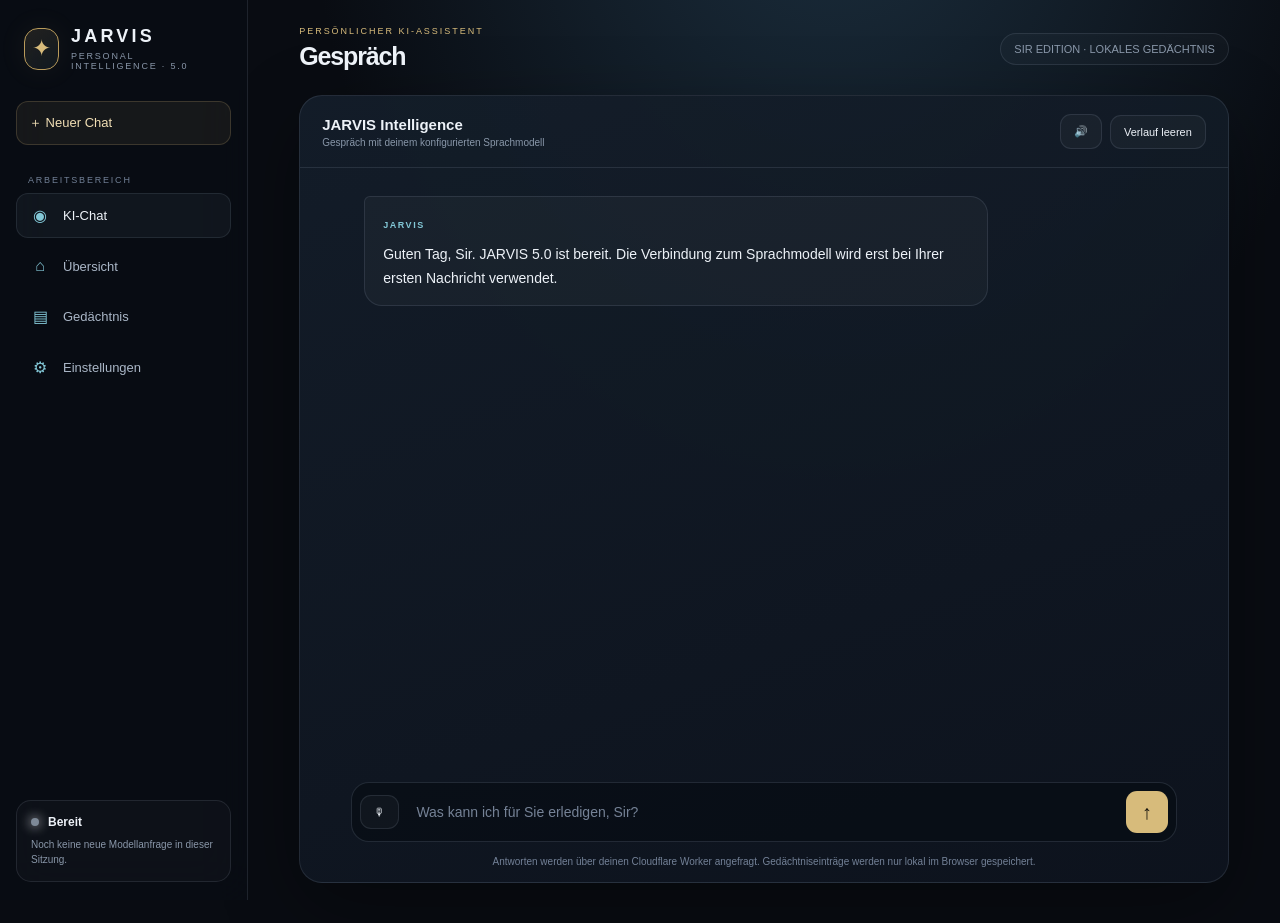
==== commit 0347e707: "JARVIS 5.0: replace monolithic UI with modular app shell" ====
--- a/index.html
+++ b/index.html
@@ -1,489 +1,73 @@
 <!doctype html>
 <html lang="de">
 <head>
-<meta charset="utf-8">
-<meta name="viewport" content="width=device-width, initial-scale=1, viewport-fit=cover">
-<meta name="theme-color" content="#17191f">
-<title>JARVIS 4.1 · Sir Edition</title>
-<style>
-:root {
-  --site-primary: #b99a55;
-  --site-on-primary: #111216;
-  --site-secondary: #24262c;
-  --site-on-secondary: #f1f0ec;
-  --site-background: #101114;
-  --site-on-background: #f1f0ec;
-  --site-font-body: -apple-system, BlinkMacSystemFont, "Segoe UI", sans-serif;
-  --site-font-heading: -apple-system, BlinkMacSystemFont, "Segoe UI", sans-serif;
-  --site-heading-scale: 1;
-  --site-spacing-scale: 1;
-  --site-radius-scale: 1;
-  --site-decoration-opacity: 1;
-  color-scheme: dark light;
-}
-* { box-sizing: border-box; }
-body { margin: 0; background: var(--site-background); color: var(--site-on-background); font-family: var(--site-font-body); }
-#app { min-height: 100vh; min-height: 100dvh; width: 100%; background-color: var(--site-background); color: var(--site-on-background); border-radius: 0; }
-.shell { display:grid; grid-template-columns: 250px minmax(0,1fr); min-height:100vh; min-height:100dvh; }
-aside { background:#15161a; border-right:1px solid #303137; padding:24px 16px; display:flex; flex-direction:column; gap:28px; }
-.brand { display:flex; align-items:center; gap:12px; padding:0 8px; }
-.brand-mark { width:42px;height:42px;border:1px solid var(--site-primary);border-radius:13px;display:grid;place-items:center;color:var(--site-primary);font-size:22px;box-shadow:0 0 24px #b99a551c; }
-.brand-name { font-family:var(--site-font-heading);font-size:calc(19px * var(--site-heading-scale));letter-spacing:.13em;font-weight:750; }
-.brand-version { color:#999ba3;font-size:11px;letter-spacing:.18em;margin-top:3px; }
-.nav-label { font-size:10px;color:#777984;letter-spacing:.2em;padding:0 12px;margin-bottom:8px; }
-nav { display:grid; gap:6px; }
-.nav-btn { width:100%;display:flex;align-items:center;gap:12px;text-align:left;background:transparent;border:1px solid transparent;color:#b6b7bf;padding:13px 12px;border-radius:12px;font:inherit;font-size:14px;cursor:pointer; }
-.nav-btn.active,.nav-btn:hover { background:#26272c;border-color:#3b3c42;color:#f7f4ec; }
-.nav-btn.active .nav-icon { color:var(--site-primary); }
-.nav-icon { width:22px;text-align:center;font-size:17px; }
-.side-status { margin-top:auto;border:1px solid #35363c;background:#1d1e23;border-radius:14px;padding:14px; }
-.status-dot { width:7px;height:7px;border-radius:50%;background:#d2b56e;display:inline-block;margin-right:7px; }
-.status-title {font-size:12px;font-weight:650;}
-.status-sub {font-size:11px;color:#8d9099;margin-top:7px;line-height:1.5;}
-main { min-width:0; padding:26px clamp(16px,3vw,40px) 28px; }
-.topbar { display:flex;justify-content:space-between;align-items:center;gap:16px;margin-bottom:30px; }
-.eyebrow {font-size:10px;color:#a4a5ac;letter-spacing:.22em;text-transform:uppercase;}
-.top-title {font-size:calc(25px * var(--site-heading-scale));font-weight:650;letter-spacing:-.04em;margin-top:6px;}
-.top-actions {display:flex;align-items:center;gap:10px;}
-.pill { border:1px solid #3a3b42;background:#1c1d22;color:#c8c8ce;border-radius:999px;padding:9px 12px;font-size:12px; }
-.avatar { width:35px;height:35px;border-radius:50%;display:grid;place-items:center;background:#343037;color:#e7d4a4;border:1px solid #5b4d30;font-size:12px;font-weight:700; }
-.panel {background:#17181c;border:1px solid #303137;border-radius:18px;padding:clamp(16px,2vw,24px);}
-.hero {display:grid;grid-template-columns:minmax(0,1.3fr) minmax(200px,.7fr);gap:20px;align-items:stretch;margin-bottom:18px;}
-.hero-main {position:relative;overflow:hidden;min-height:230px;background:linear-gradient(130deg,#1c1d21,#141519 72%);}
-.hero-main:after {content:"";position:absolute;width:260px;height:260px;right:-85px;top:-90px;border-radius:50%;border:1px solid #b99a5533;box-shadow:0 0 0 30px #b99a5507,0 0 0 65px #b99a5505;pointer-events:none;opacity:var(--site-decoration-opacity);}
-.hero-copy {position:relative;z-index:1;max-width:560px;}
-.hero-kicker {color:var(--site-primary);font-size:11px;letter-spacing:.18em;text-transform:uppercase;}
-h1 {font-size:clamp(28px,4vw,43px);line-height:1.08;letter-spacing:-.055em;font-weight:650;margin:16px 0 12px;max-width:500px;}
-.hero-copy p {font-size:14px;line-height:1.7;color:#a8a9b0;max-width:510px;margin:0 0 22px;}
-.btn {border:1px solid #4a4b50;border-radius:10px;background:#24252a;color:#f0efeb;padding:11px 14px;font:inherit;font-size:13px;font-weight:600;cursor:pointer;}
-.btn.primary {background:var(--site-primary);border-color:var(--site-primary);color:var(--site-on-primary);}
-.btn:hover {filter:brightness(1.08);}
-.hero-buttons {display:flex;flex-wrap:wrap;gap:9px;}
-.system-card {display:flex;flex-direction:column;justify-content:space-between;gap:24px;}
-.system-top {display:flex;align-items:center;justify-content:space-between;gap:10px;}
-.system-top strong {font-size:13px;}
-.chip {font-size:10px;color:#d7c38e;border:1px solid #635332;background:#302a1d;padding:5px 8px;border-radius:999px;white-space:nowrap;}
-.system-metric {font-size:25px;font-weight:650;letter-spacing:-.04em;margin-top:8px;}
-.system-caption {font-size:12px;color:#92949d;margin-top:4px;}
-.meter {height:5px;background:#303137;border-radius:999px;overflow:hidden;margin-top:14px;}
-.meter span {display:block;width:24%;height:100%;background:var(--site-primary);border-radius:999px;}
-.metrics {display:grid;grid-template-columns:repeat(3,minmax(0,1fr));gap:14px;margin-bottom:18px;}
-.metric-card {padding:17px 18px;}
-.metric-head {display:flex;align-items:center;justify-content:space-between;color:#9b9da5;font-size:12px;gap:8px;}
-.metric-icon {color:var(--site-primary);font-size:18px;}
-.metric-number {font-size:25px;font-weight:650;margin-top:14px;letter-spacing:-.04em;}
-.metric-note {font-size:11px;color:#8e9098;margin-top:5px;}
-.lower {display:grid;grid-template-columns:minmax(0,1.15fr) minmax(250px,.85fr);gap:18px;}
-.section-head {display:flex;justify-content:space-between;align-items:center;gap:10px;margin-bottom:17px;}
-.section-title {font-size:15px;font-weight:650;}
-.section-link {font-size:11px;color:var(--site-primary);background:none;border:0;cursor:pointer;}
-.chat-panel {display:flex;flex-direction:column;min-height:310px;}
-.chat-log {display:flex;flex-direction:column;gap:12px;flex:1;max-height:300px;overflow:auto;padding:2px 2px 14px;}
-.message {max-width:90%;padding:12px 14px;border-radius:13px;font-size:13px;line-height:1.6;white-space:pre-wrap;overflow-wrap:anywhere;}
-.message.assistant {align-self:flex-start;background:#24252a;border:1px solid #383940;color:#e4e3df;border-top-left-radius:4px;}
-.message.user {align-self:flex-end;background:#3b3322;border:1px solid #685632;color:#f2e8d0;border-top-right-radius:4px;}
-.chat-compose {display:flex;gap:8px;border:1px solid #3a3b42;background:#111216;border-radius:13px;padding:6px;margin-top:12px;}
-.chat-compose input {min-width:0;flex:1;background:transparent;border:0;outline:none;color:#f1f0ec;padding:8px 9px;font:inherit;font-size:13px;}
-.chat-compose input::placeholder {color:#777983;}
-.send {width:38px;height:38px;border:0;border-radius:10px;background:var(--site-primary);color:#171717;font-size:18px;cursor:pointer;}
-.knowledge-list {display:grid;gap:10px;}
-.knowledge-item {display:flex;align-items:center;gap:12px;padding:12px;border-radius:12px;border:1px solid #32333a;background:#1d1e23;}
-.knowledge-symbol {width:35px;height:35px;border-radius:10px;display:grid;place-items:center;background:#302a1d;color:var(--site-primary);font-size:16px;flex-shrink:0;}
-.knowledge-title {font-size:12px;font-weight:650;}
-.knowledge-desc {font-size:11px;color:#9698a1;margin-top:4px;line-height:1.4;}
-.view {display:none;}
-.view.active {display:block;}
-.view-heading {font-size:24px;letter-spacing:-.04em;margin:0 0 8px;}
-.view-intro {color:#a4a5ac;font-size:13px;line-height:1.7;margin:0 0 22px;}
-.field-label {display:block;font-size:12px;color:#c4c4ca;margin-bottom:7px;}
-.field {width:100%;background:#111216;border:1px solid #3a3b42;color:#f0efeb;border-radius:10px;padding:11px 12px;font:inherit;font-size:13px;margin-bottom:16px;}
-textarea.field {min-height:110px;resize:vertical;}
-.setting-row {display:flex;align-items:center;justify-content:space-between;gap:16px;border-bottom:1px solid #303137;padding:15px 0;}
-.setting-row:last-child {border-bottom:0;}
-.setting-name {font-size:13px;font-weight:600;}
-.setting-desc {font-size:11px;color:#9597a0;margin-top:5px;line-height:1.5;}
-.toggle {accent-color:var(--site-primary);width:18px;height:18px;}
-.note {color:#9698a1;font-size:11px;line-height:1.6;margin-top:14px;}
-.mobile-nav {display:none;}
-@media(max-width:850px) { .shell{grid-template-columns:1fr;} aside{display:none;} main{padding:20px 15px 90px;} .hero{grid-template-columns:1fr;} .hero-main{min-height:210px;} .lower{grid-template-columns:1fr;} .mobile-nav{display:flex;position:fixed;z-index:5;bottom:0;left:0;right:0;background:#17181cef;backdrop-filter:blur(14px);border-top:1px solid #36373e;padding:8px max(8px,env(safe-area-inset-right)) calc(8px + env(safe-area-inset-bottom)) max(8px,env(safe-area-inset-left));justify-content:space-around;gap:4px;} .mobile-nav .nav-btn{display:flex;flex-direction:column;gap:4px;text-align:center;align-items:center;padding:8px 4px;font-size:10px;border-radius:9px;} .mobile-nav .nav-icon{font-size:17px;} .topbar{margin-bottom:20px;} }
-@media(max-width:480px) { .metrics{grid-template-columns:1fr 1fr;} .metrics .metric-card:last-child{grid-column:1/-1;} .pill{display:none;} .top-title{font-size:22px;} .message{max-width:96%;} }
-
-/* JARVIS 4.1 refresh: calmer hierarchy, modern chat, responsive spacing */
-:root { --site-primary:#c5a86a; --site-secondary:#202126; --site-background:#0b0c0f; }
-body { background:#0b0c0f; letter-spacing:-.01em; }
-#app { background:radial-gradient(ellipse at 75% -10%, #242019 0, #0b0c0f 42%); }
-.shell { grid-template-columns:220px minmax(0,1fr); }
-aside { background:rgba(16,17,21,.92); border-right:1px solid #28292e; padding:26px 14px; gap:32px; }
-.brand { padding:0 10px; }
-.brand-mark { width:38px;height:38px;border-radius:12px;background:#c5a86a12; }
-.brand-name { letter-spacing:.08em; }
-.nav-label { font-size:9px; letter-spacing:.17em; }
-.nav-btn { padding:12px 13px; border-radius:12px; transition:background .18s ease,border-color .18s ease; }
-.nav-btn.active,.nav-btn:hover { background:#24252a; border-color:#34353b; }
-main { padding:28px clamp(18px,3.4vw,48px) 36px; max-width:1500px; width:100%; margin:0 auto; }
-.topbar { margin-bottom:28px; }
-.top-title { font-size:clamp(24px,2.4vw,32px); letter-spacing:-.055em; }
-.panel { background:rgba(22,23,28,.92); border:1px solid #2d2e34; border-radius:22px; padding:clamp(18px,2.2vw,28px); box-shadow:0 12px 40px #00000016; }
-.hero-main { background:linear-gradient(135deg,#202126 0%,#17181d 58%,#171510 100%); min-height:215px; }
-.hero-main:after { border-color:#c5a86a26; }
-h1 { font-size:clamp(30px,3.3vw,44px); line-height:1.06; }
-.hero-copy p,.view-intro { max-width:58ch; }
-.metrics { gap:12px; }
-.metric-card { padding:17px 18px; }
-.lower { gap:16px; }
-.section-title { font-size:15px; letter-spacing:-.02em; }
-/* Modern conversation layout */
-#view-chat.active { display:block; }
-#view-chat .chat-panel { height:calc(100dvh - 150px); min-height:520px !important; max-height:900px; padding:0; overflow:hidden; background:#111216; border-color:#2b2c32; display:flex; }
-#view-chat .section-head { margin:0; padding:20px 24px; border-bottom:1px solid #292a30; flex-shrink:0; }
-#view-chat .section-head .section-title { font-size:19px; font-weight:650; }
-#view-chat .section-head .eyebrow { color:#bda46d; }
-#view-chat .chat-log { flex:1; max-height:none; padding:26px clamp(16px,5vw,64px); gap:22px; overscroll-behavior:contain; }
-.message { max-width:min(78%,680px); padding:14px 17px; border-radius:19px; font-size:15px; line-height:1.65; box-shadow:none; }
-.message.assistant { background:#202126; border:1px solid #303138; border-radius:6px 19px 19px 19px; color:#eeedf0; }
-.message.user { background:#c5a86a; border:1px solid #c5a86a; color:#171613; border-radius:19px 6px 19px 19px; }
-#view-chat .chat-compose { margin:0 20px 12px; padding:8px 9px 8px 16px; border-radius:22px; background:#1b1c21; border:1px solid #383940; gap:10px; flex-shrink:0; }
-#view-chat .chat-compose:focus-within { border-color:#8d774b; box-shadow:0 0 0 3px #c5a86a12; }
-#view-chat .chat-compose input { font-size:15px; padding:11px 3px; }
-#view-chat .send { width:42px;height:42px;border-radius:15px;background:#c5a86a;color:#14130f;font-size:21px; }
-#view-chat .note { padding:0 24px 16px; margin-top:0; text-align:center; color:#73757f; font-size:11px; }
-.chat-panel:not(#view-chat .chat-panel) .chat-log { max-height:260px; }
-.chat-compose { border-radius:18px; }
-.chat-compose input { font-size:14px; }
-.send { border-radius:13px; }
-.knowledge-item { padding:14px; border-radius:15px; background:#1c1d22; }
-.field { border-radius:13px; padding:13px 14px; }
-.btn { border-radius:12px; padding:12px 15px; }
-.mobile-nav { background:rgba(17,18,22,.94); border-top-color:#2b2c32; box-shadow:0 -10px 30px #00000024; }
-.index-tools{display:grid;grid-template-columns:minmax(0,1.4fr) minmax(140px,.6fr);gap:10px;margin-bottom:16px}.index-tools .field{margin-bottom:0}.knowledge-item{align-items:flex-start}.knowledge-item .knowledge-desc{white-space:pre-wrap;overflow-wrap:anywhere}.item-actions{display:flex;gap:7px;flex-shrink:0;flex-wrap:wrap}.item-actions .btn{padding:8px 10px;font-size:11px}.item-meta{font-size:10px;color:#858791;margin-top:7px}.source-link{color:var(--site-primary);font-size:11px;display:inline-block;margin-top:6px;overflow-wrap:anywhere}@media(max-width:520px){.index-tools{grid-template-columns:1fr}.knowledge-item{flex-wrap:wrap}.item-actions{width:100%}}
-@media(max-width:850px) {
- .shell { grid-template-columns:1fr; }
- main { padding:18px 13px calc(94px + env(safe-area-inset-bottom)); }
- .topbar { align-items:flex-start; margin-bottom:18px; }
- .top-title { font-size:25px; }
- .hero { gap:12px; }
- .hero-main { min-height:0; }
- .panel { border-radius:19px; }
- .metrics { gap:9px; }
- .metric-card { padding:14px; }
- #view-chat .chat-panel { height:calc(100dvh - 145px); min-height:430px !important; max-height:none; }
- #view-chat .section-head { padding:16px; }
- #view-chat .chat-log { padding:20px 13px; gap:17px; }
- .message { max-width:90%; font-size:14px; padding:12px 14px; }
- #view-chat .chat-compose { margin:0 10px 10px; padding:6px 7px 6px 13px; }
- #view-chat .note { padding:0 12px 12px; }
-}
-@media(max-width:480px) {
- .eyebrow { font-size:9px; }
- .top-actions { gap:6px; }
- .hero-copy p { font-size:13px; }
- .hero-buttons .btn { font-size:12px; }
- .metrics { grid-template-columns:1fr 1fr; }
- .metrics .metric-card:last-child { grid-column:auto; }
- .metric-number { font-size:22px; }
- .lower { gap:12px; }
- #view-chat .chat-panel { height:calc(100dvh - 138px); min-height:400px !important; }
- #view-chat .section-head .btn { padding:9px 10px; font-size:11px; }
- .message { max-width:94%; }
-}
-
-
-/* KI-Modi: transparente Verbindungslage */
-.chat-head-actions{display:flex;align-items:center;gap:9px;flex-wrap:wrap}.mode-label{font-size:11px;color:#a8a9b0}.mode-select{background:#202126;color:#f1f0ec;border:1px solid #45464e;border-radius:11px;padding:10px 12px;font:inherit;font-size:12px;max-width:190px}.mode-status{display:flex;flex-direction:column;gap:4px;margin:12px 20px 0;padding:12px 14px;background:#1b1c21;border:1px solid #33343b;border-radius:13px;font-size:12px}.mode-status strong{color:#d9c18a;font-size:12px}.mode-status span{color:#9b9da5;line-height:1.5;font-size:11px}.mode-status.online strong{color:#b6c9ff}.mode-status.local strong{color:#d9c18a}@media(max-width:520px){.chat-head-actions{width:100%;justify-content:space-between}.mode-select{flex:1;min-width:120px}.mode-status{margin:10px 10px 0}}
-
-
-/* JARVIS secure Qwen proxy settings */
-#onlineSetup .field{margin:8px 0 10px}
-#onlineSetup .note{display:block;margin-top:8px}
-#onlineSetup .field-label{margin-top:4px}
-#onlineSetup{border-color:#4b412d;background:#17171a}
-/* JARVIS Chat workspace: compact, ChatGPT-inspired layout */
-.new-chat-btn{border-color:#44454b;background:#202126;color:#f2f0e9;margin:0 0 6px;padding:12px;border-radius:12px}
-.recent-chats{margin-top:-18px;margin-bottom:-15px}
-#view-chat.active{display:block}
-#view-chat.active~*{ }
-#view-chat .chat-panel{height:calc(100dvh - 50px);min-height:520px!important;max-height:none;border-radius:18px;background:#0f1013;border-color:#2a2b30}
-#view-chat .section-head{padding:15px 22px;background:#111216}
-#view-chat .mode-status{margin:12px 18px 0}
-.model-actions{display:flex;align-items:center;gap:12px;flex-wrap:wrap;margin-top:9px}
-#loadProgress{color:#b8b9c0;font-size:11px;line-height:1.5}
-#view-chat .chat-log{max-width:850px;width:100%;align-self:center}
-#view-chat .chat-compose{max-width:850px;width:calc(100% - 36px);align-self:center}
-#view-chat .note{max-width:850px;width:100%;align-self:center}
-@media(min-width:851px){#view-chat.active{margin-top:-16px}body:has(#view-chat.active) .topbar{display:none}body:has(#view-chat.active) main{padding-top:16px}body:has(#view-chat.active) aside{height:100dvh;position:sticky;top:0}}
-@media(max-width:850px){#view-chat .chat-panel{height:calc(100dvh - 125px);min-height:430px!important}#view-chat .mode-status{margin:9px 10px 0}#view-chat .chat-compose{width:calc(100% - 20px)}}
-
-
-/* JARVIS 4.1 — Liquid Glass inspired: translucent layers, restrained gold */
-:root{--site-primary:#d5b875;--glass:rgba(255,255,255,.055);--glass-strong:rgba(255,255,255,.085);--glass-border:rgba(255,255,255,.12)}
-body{background:radial-gradient(ellipse at 15% -10%,rgba(190,159,91,.14),transparent 42%),radial-gradient(ellipse at 100% 20%,rgba(103,118,155,.12),transparent 38%),#090a0d}
-#app{background:transparent}
-aside,.panel,.side-status,.knowledge-item,.mode-status,.chat-compose,.mobile-nav{background:rgba(24,26,32,.68)!important;border-color:var(--glass-border)!important;backdrop-filter:blur(24px) saturate(145%);-webkit-backdrop-filter:blur(24px) saturate(145%);box-shadow:inset 0 1px 0 rgba(255,255,255,.045),0 12px 36px rgba(0,0,0,.12)}
-aside{background:rgba(17,19,24,.72)!important}
-.panel{border-radius:23px}
-.hero-main{background:linear-gradient(135deg,rgba(53,49,39,.76),rgba(20,22,28,.62))!important}
-.btn,.nav-btn,.field,.mode-select,.pill{transition:all .2s ease}
-.btn{border-color:rgba(255,255,255,.14);background:rgba(255,255,255,.065);backdrop-filter:blur(12px)}
-.btn.primary{background:linear-gradient(135deg,#e1c98d,#b89a56);border-color:rgba(255,255,255,.22);box-shadow:0 5px 20px rgba(197,168,106,.16)}
-.nav-btn.active,.nav-btn:hover{background:rgba(255,255,255,.075)!important;border-color:rgba(213,184,117,.26)!important}
-.field,.chat-compose{background:rgba(5,7,10,.42)!important;border-color:rgba(255,255,255,.13)!important;border-radius:14px}
-.knowledge-item{border-radius:17px!important}
-.message.assistant{background:rgba(255,255,255,.055)!important;border-color:rgba(255,255,255,.09)!important;backdrop-filter:blur(10px)}
-.message.user{background:rgba(170,137,65,.17)!important;border-color:rgba(213,184,117,.22)!important}
-#knowledgeForm{padding:16px;border:1px solid rgba(255,255,255,.1);border-radius:18px;background:rgba(0,0,0,.13);margin-top:16px}
-.search-hero{padding:clamp(18px,3vw,28px);margin:18px 0;border:1px solid rgba(213,184,117,.2);border-radius:22px;background:linear-gradient(130deg,rgba(213,184,117,.10),rgba(255,255,255,.035));box-shadow:inset 0 1px 0 rgba(255,255,255,.07)}
-.search-hero .field{font-size:15px;padding:15px 16px;margin:12px 0 0}
-.search-summary{font-size:12px;color:#b8b9c1;line-height:1.6;margin:10px 2px 0}
-.index-section-label{font-size:10px;color:#d5b875;letter-spacing:.17em;text-transform:uppercase;margin:22px 0 10px}
-@media(prefers-reduced-motion:reduce){*,*::before,*::after{transition:none!important;scroll-behavior:auto!important}}
-
-
-/* Voice controls: explicit microphone activation and optional spoken replies */
-.voice-btn{flex:0 0 38px;width:38px;height:38px;border:1px solid #3b3c42;border-radius:10px;background:#222329;color:#d8c28e;font-size:16px;cursor:pointer}
-.voice-btn:hover,.voice-btn.listening{border-color:var(--site-primary);background:#3a3120}
-.voice-btn:focus-visible{outline:2px solid var(--site-primary);outline-offset:2px}
-.voice-btn:disabled{opacity:.45;cursor:not-allowed}
-@media(max-width:380px){.voice-btn{flex-basis:34px;width:34px;height:38px}}
-
-
-/* JARVIS Aufgaben & Erinnerungen — lokal, ohne externe Dienste */
-.metrics{grid-template-columns:repeat(4,minmax(0,1fr))}
-.task-dashboard-panel{margin:0 0 18px}
-.task-dashboard-subtitle{font-size:11px;color:#9698a1;margin-top:5px}
-.task-dashboard-list,.task-list{display:grid;gap:10px}
-.task-dashboard-row{display:flex;align-items:center;gap:12px;padding:12px 14px;border:1px solid rgba(255,255,255,.09);border-radius:14px;background:rgba(255,255,255,.035)}
-.task-row{display:flex;align-items:center;gap:12px;padding:14px;border:1px solid rgba(255,255,255,.10);border-radius:16px;background:rgba(255,255,255,.035)}
-.task-row.is-complete .task-title,.task-dashboard-row.is-complete .task-title{text-decoration:line-through;color:#9698a1}
-.task-row.is-overdue{border-color:rgba(220,130,130,.34)}
-.task-check{flex:0 0 36px;width:36px;height:36px;border:1px solid rgba(213,184,117,.35);border-radius:11px;background:rgba(213,184,117,.10);color:#e2c982;font-size:17px;cursor:pointer}
-.task-check:hover{background:rgba(213,184,117,.2)}
-.task-copy{flex:1;min-width:0}
-.task-title{font-size:13px;font-weight:650;overflow-wrap:anywhere}
-.task-details{font-size:11px;color:#a2a4ad;line-height:1.5;margin-top:5px;white-space:pre-wrap;overflow-wrap:anywhere}
-.task-meta{display:flex;align-items:center;gap:8px;flex-wrap:wrap;margin-top:7px}
-.task-due{font-size:10px;color:#aeb0b8}
-.task-due.today{color:#e7cf91}
-.task-due.overdue{color:#e5a0a0}
-.task-actions{display:flex;gap:7px;flex-shrink:0;flex-wrap:wrap}
-.task-actions .btn{padding:8px 10px;font-size:11px}
-.task-form{display:grid;grid-template-columns:minmax(0,1.35fr) minmax(190px,.65fr);gap:18px;margin:18px 0 12px;padding:18px;border:1px solid rgba(255,255,255,.10);border-radius:18px;background:rgba(0,0,0,.13)}
-.task-form .field{margin-bottom:12px}
-.task-form textarea.field{min-height:84px}
-.task-form-actions{display:flex;gap:8px;flex-wrap:wrap;margin-top:4px}
-.task-summary-grid{display:grid;grid-template-columns:repeat(3,minmax(0,1fr));gap:10px;margin:18px 0}
-.task-summary-card{padding:13px 15px;border:1px solid rgba(255,255,255,.09);border-radius:15px;background:rgba(255,255,255,.035)}
-.task-summary-value{font-size:21px;font-weight:700;color:#e2c982}
-.task-summary-label{font-size:10px;color:#a1a3ac;margin-top:4px}
-.task-empty{padding:18px;border:1px dashed rgba(255,255,255,.15);border-radius:14px;color:#a1a3ac;font-size:12px;line-height:1.6;text-align:center}
-@media(max-width:850px){.metrics{grid-template-columns:repeat(2,minmax(0,1fr))}.task-form{grid-template-columns:1fr}.task-row{align-items:flex-start;flex-wrap:wrap}.task-actions{width:100%;padding-left:48px}}
-@media(max-width:480px){.task-summary-grid{gap:7px}.task-summary-card{padding:11px}.task-row{gap:9px}.task-actions{padding-left:0}.task-actions .btn{flex:1}.task-dashboard-row{align-items:flex-start;flex-wrap:wrap}.task-dashboard-row .btn{margin-left:48px}}
-
-</style>
+  <meta charset="utf-8">
+  <meta name="viewport" content="width=device-width, initial-scale=1, viewport-fit=cover">
+  <meta name="theme-color" content="#090c12">
+  <meta name="description" content="JARVIS – persönlicher KI-Assistent">
+  <title>JARVIS 5.0 · Personal AI</title>
+  <link rel="stylesheet" href="./styles.css">
 </head>
 <body>
-<div id="app">
-<div class="shell">
-<aside>
-  <div class="brand"><div class="brand-mark">✦</div><div><div class="brand-name">JARVIS</div><div class="brand-version">PERSONAL AI · 4.0</div></div></div>
-  <button class="nav-btn new-chat-btn" id="newChatBtn" type="button"><span class="nav-icon">＋</span> Neuer Chat</button><div class="recent-chats"><div class="nav-label">DEINE BEREICHE</div></div><div><div class="nav-label">ARBEITSBEREICH</div><nav class="side-nav">
-    <button class="nav-btn" data-view="dashboard"><span class="nav-icon">⌂</span> Übersicht</button>
-    <button class="nav-btn active" data-view="chat"><span class="nav-icon">◌</span> KI-Chat</button>
-    <button class="nav-btn" data-view="knowledge"><span class="nav-icon">▤</span> Wissensindex</button>
-    <button class="nav-btn" data-view="projects"><span class="nav-icon">⌘</span> Projekte</button>
-    <button class="nav-btn" data-view="tasks"><span class="nav-icon">✓</span> Aufgaben</button>
-    <button class="nav-btn" data-view="settings"><span class="nav-icon">⚙</span> Einstellungen</button>
-  </nav></div>
-  <div class="side-status"><div class="status-title"><span class="status-dot"></span>Prototyp aktiv</div><div class="status-sub">Oberfläche bereit<br>KI-Verbindung noch nicht eingerichtet</div></div>
-</aside>
-<main>
-  <header class="topbar"><div><div class="eyebrow">PERSÖNLICHER ASSISTENT</div><div class="top-title" id="pageTitle">Guten Tag, Sir. JARVIS ist bereit.</div></div><div class="top-actions"><span class="pill">● Lokaler Prototyp</span><div class="avatar">J</div></div></header>
+<div class="layout">
+  <aside class="sidebar">
+    <div class="brand"><div class="brand-symbol">✦</div><div><div class="brand-name">JARVIS</div><div class="brand-sub">PERSONAL INTELLIGENCE · 5.0</div></div></div>
+    <button class="new-chat" id="newChat" type="button">＋ Neuer Chat</button>
+    <div><div class="nav-label">ARBEITSBEREICH</div><nav class="nav">
+      <button class="active" data-view="chat"><span>◉</span> KI-Chat</button>
+      <button data-view="dashboard"><span>⌂</span> Übersicht</button>
+      <button data-view="memory"><span>▤</span> Gedächtnis</button>
+      <button data-view="settings"><span>⚙</span> Einstellungen</button>
+    </nav></div>
+    <div class="sidebar-foot"><div class="status-line"><i class="status-dot" id="connectionDot"></i><span id="connectionState">Bereit</span></div><div class="status-detail" id="connectionDetail">Noch keine Modellanfrage in dieser Sitzung.</div></div>
+  </aside>
+  <main class="main">
+    <header class="topbar"><div><div class="eyebrow">PERSÖNLICHER KI-ASSISTENT</div><div class="page-heading" id="pageHeading">Gespräch</div></div><div class="top-right">SIR EDITION · LOKALES GEDÄCHTNIS</div></header>
 
-  <section class="view" id="view-dashboard">
-    <div class="hero">
-      <div class="panel hero-main"><div class="hero-copy"><div class="hero-kicker">JARVIS 4.1 · SYSTEMÜBERSICHT</div><h1>Ein klarer Kopf für deine nächsten Ideen.</h1><p>Dein persönlicher KI-Arbeitsbereich. Wir bauen hier Chat, Wissen und Werkzeuge Schritt für Schritt zusammen.</p><div class="hero-buttons"><button class="btn primary" data-go="chat">Gespräch starten&nbsp; ↗</button><button class="btn" data-go="knowledge">Wissen verwalten</button></div></div></div>
-      <div class="panel system-card"><div><div class="system-top"><strong>KI-Verbindung</strong><span class="chip">Noch nicht verbunden</span></div><div class="system-metric">Bereit für Aufbau</div><div class="system-caption">Die Oberfläche läuft lokal als Demo.</div><div class="meter"><span></span></div></div><div><div class="system-top"><strong>Nächster Schritt</strong><span class="metric-icon">⌁</span></div><div class="system-caption" style="line-height:1.7;margin-top:8px">Qwen über eine sichere Schnittstelle verbinden und echte Antworten in diesen Chat holen.</div></div></div>
-    </div>
-    <div class="metrics"><div class="panel metric-card"><div class="metric-head">Wissenseinträge <span class="metric-icon">▤</span></div><div class="metric-number" id="knowledgeCount">0</div><div class="metric-note">In diesem Browser gespeichert</div></div><div class="panel metric-card"><div class="metric-head">Gespeicherte Notizen <span class="metric-icon">✎</span></div><div class="metric-number" id="noteCount">0</div><div class="metric-note">Dein persönliches Gedächtnis</div></div><div class="panel metric-card"><div class="metric-head">KI-Status <span class="metric-icon">◉</span></div><div class="metric-number" style="font-size:20px">Demo</div><div class="metric-note">Noch keine echte Modellanbindung</div></div><div class="panel metric-card"><div class="metric-head">Offene Aufgaben <span class="metric-icon">✓</span></div><div class="metric-number" id="taskCount">0</div><div class="metric-note">Lokal gespeicherte Aufgaben</div></div></div>
-     <div class="panel task-dashboard-panel"><div class="section-head"><div><div class="section-title">Aufgaben & Erinnerungen</div><div class="task-dashboard-subtitle">Fällige und nächste Aufgaben auf einen Blick.</div></div><button class="section-link" data-go="tasks">Alle Aufgaben öffnen ↗</button></div><div id="dashboardTaskItems" class="task-dashboard-list" aria-live="polite"><div class="task-empty">Noch keine offenen Aufgaben.</div></div></div>
-    <div class="lower"><div class="panel chat-panel"><div class="section-head"><div class="section-title">Direkt mit JARVIS sprechen</div><button class="section-link" data-go="chat">Vollständigen Chat öffnen ↗</button></div><div class="chat-log" id="chatLog"><div class="message assistant">Guten Tag, Sir. Ich bin JARVIS. Die Oberfläche ist bereit; eine echte KI-Verbindung muss noch eingerichtet werden.</div></div><form class="chat-compose" id="chatForm"><input id="chatInput" autocomplete="off" placeholder="Schreibe eine Nachricht …" aria-label="Nachricht an JARVIS"><button class="voice-btn" id="voiceInputQuick" type="button" aria-label="Nachricht diktieren" title="Nachricht diktieren">🎙</button><button class="voice-btn" id="speakLastQuick" type="button" aria-label="Letzte Antwort vorlesen" title="Letzte Antwort vorlesen">🔊</button><button class="send" type="submit" aria-label="Senden">↑</button></form><div class="note">Hinweis: Dieser Demo-Chat antwortet noch nicht mit einem Sprachmodell. Nachrichten können in dieser Sitzung angezeigt werden.</div></div>
-    <div class="panel"><div class="section-head"><div class="section-title">Wissen & Gedächtnis</div><button class="section-link" data-go="knowledge">Öffnen ↗</button></div><div class="knowledge-list"><div class="knowledge-item"><div class="knowledge-symbol">✧</div><div><div class="knowledge-title">JARVIS-Persönlichkeit</div><div class="knowledge-desc">Präzise, sachlich, deutschsprachig und lösungsorientiert.</div></div></div><div class="knowledge-item"><div class="knowledge-symbol">⌘</div><div><div class="knowledge-title">Projektwissen</div><div class="knowledge-desc">Lege eigene Informationen und Projektideen an.</div></div></div><div class="knowledge-item"><div class="knowledge-symbol">◷</div><div><div class="knowledge-title">Browser-Speicherung</div><div class="knowledge-desc">Einträge werden, soweit verfügbar, auf diesem Gerät gespeichert.</div></div></div></div></div></div>
-  </section>
+    <section class="page" id="page-chat">
+      <div class="chat-workspace">
+        <div class="chat-head"><div><div class="chat-title">JARVIS Intelligence</div><div class="chat-caption">Gespräch mit deinem konfigurierten Sprachmodell</div></div><div class="chat-actions"><button class="quiet-button" id="speakButton" type="button" title="Letzte Antwort vorlesen">🔊</button><button class="quiet-button" id="clearHistory" type="button">Verlauf leeren</button></div></div>
+        <div class="messages" id="messages" aria-live="polite"></div>
+        <div class="composer-wrap"><form class="composer" id="chatForm"><button class="quiet-button" id="micButton" type="button" aria-label="Spracheingabe" title="Spracheingabe">🎙</button><input id="messageInput" autocomplete="off" placeholder="Was kann ich für Sie erledigen, Sir?" aria-label="Nachricht an JARVIS"><button class="send-button" id="sendButton" type="submit" aria-label="Senden">↑</button></form></div>
+        <div class="chat-note">Antworten werden über deinen Cloudflare Worker angefragt. Gedächtniseinträge werden nur lokal im Browser gespeichert.</div>
+      </div>
+    </section>
 
-  <section class="view active" id="view-chat"><div class="panel chat-panel" style="min-height:60vh"><div class="section-head"><div><div class="eyebrow">KOMMUNIKATION</div><div class="section-title" style="margin-top:7px">JARVIS Chat</div></div><div class="chat-head-actions"><label class="mode-label" for="aiMode">KI-Modus</label><select id="aiMode" class="mode-select" aria-label="KI-Modus"><option value="local">Lokal · iPad</option><option value="internet">Internet · online</option></select><button class="btn" id="clearChat">Chat leeren</button></div></div><div class="mode-status local" id="modeStatus"><strong id="modelStatusTitle">Lokale KI noch nicht geladen</strong><span id="modelStatusText">Beim ersten Start muss ein kleines Sprachmodell heruntergeladen werden. Danach kann es lokal im Browser laufen. Die Modell-Dateien sind mehrere hundert MB groß.</span><div class="model-actions"><button class="btn primary" id="loadLocalModel" type="button">Lokale KI laden</button><span id="loadProgress" aria-live="polite">Noch nicht gestartet</span></div></div><div class="chat-log" id="fullChatLog"><div class="message assistant">Guten Tag, Sir. Wie geht es Ihnen heute? Wie kann ich Ihnen helfen? Wählen Sie den lokalen Modus oder nutzen Sie die vorbereitete Cloudflare-Online-KI.</div></div><form class="chat-compose" id="fullChatForm"><input id="fullChatInput" autocomplete="off" placeholder="Nachricht eingeben …" aria-label="Nachricht an JARVIS"><button class="voice-btn" id="voiceInputFull" type="button" aria-label="Nachricht diktieren" title="Nachricht diktieren">🎙</button><button class="voice-btn" id="speakLastFull" type="button" aria-label="Letzte Antwort vorlesen" title="Letzte Antwort vorlesen">🔊</button><button class="send" type="submit" aria-label="Senden">↑</button></form><div class="note" id="chatHelp">Der Online-Modus nutzt deinen Cloudflare Worker. Es wird kein API-Schlüssel in dieser HTML-Datei gespeichert.</div>
-</div></section>
+    <section class="page" id="page-dashboard" hidden>
+      <div class="dashboard-grid">
+        <div class="hero"><div class="eyebrow">JARVIS 5.0 · SYSTEMZENTRALE</div><h1>Intelligenz. Struktur. Kontrolle.</h1><p>Ein persönlicher KI-Arbeitsbereich mit echtem Modellzugriff, lokalem Gedächtnis und einer modularen Architektur. Keine vorgetäuschten Systemaktionen.</p><div class="hero-actions"><button class="primary-button" data-open="chat">Gespräch starten ↗</button><button class="quiet-button" data-open="memory">Gedächtnis verwalten</button></div></div>
+        <div class="surface"><div class="eyebrow">SYSTEMSTATUS</div><h2 class="section-heading" style="margin-top:12px">Verbindung</h2><p class="intro">Cloudflare Workers AI wird beim Senden einer Nachricht aufgerufen.</p><div class="status-line"><i class="status-dot" id="dashboardDot"></i><span id="dashboardStatus">Bereit</span></div><p class="status-detail" id="workerAddress"></p></div>
+      </div>
+      <div class="stat-grid"><div class="stat"><span>Gedächtniseinträge</span><strong id="dashboardMemoryCount">0</strong></div><div class="stat"><span>Gesendete Nachrichten</span><strong id="dashboardMessageCount">0</strong></div></div>
+    </section>
 
-  <section class="view" id="view-knowledge"><div class="panel"><div class="eyebrow">WISSENSINDEX</div><h2 class="view-heading" style="margin-top:10px">Was suchen Sie, Sir?</h2><p class="view-intro">Der Index durchsucht gespeichertes Wissen und Projekte. Schreiben Sie ein Thema wie „Autos“ oder „Training Elektroautos“ – JARVIS ordnet passende Treffer nach Relevanz.</p><div class="search-hero"><label class="field-label" for="knowledgeSearch">Wissen und Projekte durchsuchen</label><input class="field" id="knowledgeSearch" placeholder="z. B. Autos, Training, Batterietechnik …" aria-label="Wissen und Projekte durchsuchen"><div class="search-summary" id="searchSummary" aria-live="polite">Geben Sie einen Suchbegriff ein. Es werden Titel, Beschreibung, Kategorie und Quellen berücksichtigt.</div></div><div class="index-tools"><select class="field" id="knowledgeFilter" aria-label="Kategorie filtern"><option value="Alle">Alle Kategorien</option><option>Fakten</option><option>Projekte</option><option>Vorlieben</option><option>Technik</option><option>Sonstiges</option></select><button class="btn" id="exportKnowledge" type="button">Index exportieren ↓</button></div><div class="section-head" style="margin-top:20px"><div class="section-title">Beste Treffer <span class="chip" id="indexCount">0</span></div></div><div id="knowledgeItems" class="knowledge-list"></div><details style="margin-top:28px"><summary style="cursor:pointer;color:#d5b875;font-size:13px;font-weight:650;padding:12px 2px">＋ Wissen manuell hinzufügen oder bearbeiten</summary><form id="knowledgeForm"><label class="field-label" for="knowledgeTitle">Titel / Thema</label><input class="field" id="knowledgeTitle" placeholder="z. B. Training: Elektroautos" required><label class="field-label" for="knowledgeCategory">Kategorie</label><select class="field" id="knowledgeCategory"><option>Fakten</option><option>Projekte</option><option>Vorlieben</option><option>Technik</option><option>Sonstiges</option></select><label class="field-label" for="knowledgeText">Information</label><textarea class="field" id="knowledgeText" placeholder="Information, die JARVIS später berücksichtigen soll …" required></textarea><label class="field-label" for="knowledgeSource">Quelle / Link (optional)</label><input class="field" id="knowledgeSource" placeholder="https://…"><button class="btn primary" type="submit">Eintrag speichern</button><p class="note">Diese Funktion ist zum Anlegen eigener Wissenseinträge. Fürs Finden benutzen Sie das Suchfeld oben.</p></form></details><p class="note">Die Suche findet nur Inhalte, die bereits im JARVIS-Index oder in Projekten gespeichert sind. Sie sucht nicht automatisch auf deinem iPad nach beliebigen Dateien und recherchiert noch nicht selbst im Internet.</p></div></section><section class="view" id="view-projects"><div class="panel"><div class="eyebrow">PROJEKTZENTRALE</div><h2 class="view-heading" style="margin-top:10px">Deine Projekte</h2><p class="view-intro">Jedes Projekt erhält einen eigenen Eintrag im Index. Lege hier eine übersichtliche Projektliste an.</p><form id="projectForm"><label class="field-label" for="projectTitle">Projektname</label><input class="field" id="projectTitle" placeholder="z. B. JARVIS 4.1" required><label class="field-label" for="projectDesc">Ziel / Beschreibung</label><textarea class="field" id="projectDesc" placeholder="Worum geht es bei diesem Projekt?" required></textarea><button class="btn primary" type="submit">Projekt speichern</button></form><div class="section-head" style="margin-top:26px"><div class="section-title">Projektindex</div></div><div id="projectItems" class="knowledge-list"></div><p class="note">Projektangaben werden in diesem Browser gespeichert. Sie werden nicht automatisch mit einer KI synchronisiert.</p></div></section>
+    <section class="page" id="page-memory" hidden>
+      <div class="surface"><div class="eyebrow">PERSÖNLICHER KONTEXT</div><h2 class="section-heading" style="margin-top:10px">Gedächtnis</h2><p class="intro">JARVIS durchsucht passende Einträge vor einer Modellanfrage und übergibt nur relevante Notizen als Kontext. Alle Einträge liegen in diesem Browser und können einzeln gelöscht werden.</p>
+        <form class="memory-form" id="memoryForm"><label class="field-label" for="memoryTitle">Titel</label><input class="field" id="memoryTitle" maxlength="120" required placeholder="z. B. Projekt GEPARD"><label class="field-label" for="memoryCategory">Kategorie</label><select class="field" id="memoryCategory"><option>Projekt</option><option>Vorliebe</option><option>Fakt</option><option>Technik</option><option>Notiz</option></select><label class="field-label" for="memoryText">Information</label><textarea class="field" id="memoryText" rows="4" maxlength="3000" required placeholder="Was soll JARVIS später berücksichtigen?"></textarea><button class="primary-button" type="submit">Eintrag speichern</button><div class="feedback" id="memoryFeedback" aria-live="polite"></div></form>
+        <div class="section-heading">Gespeicherte Informationen · <span id="memoryCount">0</span></div><div class="memory-list" id="memoryList"></div>
+      </div>
+    </section>
 
-  <section class="view" id="view-tasks"><div class="panel"><div class="eyebrow">PERSÖNLICHE ORGANISATION</div><h2 class="view-heading" style="margin-top:10px">Aufgaben & Erinnerungen</h2><p class="view-intro">Lege Aufgaben mit optionalem Fälligkeitsdatum an. JARVIS zeigt heute fällige und überfällige Punkte im Dashboard. Alle Einträge bleiben lokal in diesem Browser.</p><div class="task-summary-grid"><div class="task-summary-card"><div class="task-summary-value" id="taskOpenCount">0</div><div class="task-summary-label">Offen</div></div><div class="task-summary-card"><div class="task-summary-value" id="taskDueCount">0</div><div class="task-summary-label">Heute fällig</div></div><div class="task-summary-card"><div class="task-summary-value" id="taskOverdueCount">0</div><div class="task-summary-label">Überfällig</div></div></div><form id="taskForm" class="task-form"><div><label class="field-label" for="taskTitle">Aufgabe</label><input class="field" id="taskTitle" maxlength="140" placeholder="z. B. JARVIS weiterentwickeln" required><label class="field-label" for="taskDetails">Notiz (optional)</label><textarea class="field" id="taskDetails" maxlength="1000" placeholder="Weitere Details oder Vorbereitung …" rows="3"></textarea></div><div><label class="field-label" for="taskDueDate">Fälligkeit (optional)</label><input class="field" id="taskDueDate" type="date"><div class="task-form-actions"><button class="btn primary" id="saveTaskBtn" type="submit">Aufgabe speichern</button><button class="btn" id="cancelTaskEdit" type="button" hidden>Abbrechen</button></div></div></form><div id="taskFeedback" class="note" aria-live="polite"></div><div class="section-head" style="margin-top:24px"><div class="section-title">Deine Aufgaben <span class="chip" id="taskListCount">0</span></div></div><div id="taskItems" class="task-list"></div><p class="note">Hinweis: Das ist ein lokales Erinnerungssystem. Fälligkeiten werden beim Öffnen von JARVIS angezeigt; Hintergrund-Push-Mitteilungen oder geräteübergreifende Synchronisierung sind nicht eingerichtet.</p></div></section>
-<section class="view" id="view-settings"><div class="panel"><div class="eyebrow">KONFIGURATION</div><h2 class="view-heading" style="margin-top:10px">Einstellungen</h2><p class="view-intro">Hier legen wir die Grundlagen für JARVIS fest. Persönlichkeit und Index-Kontext werden bei echten Modellanfragen verwendet; die Modellverbindung muss noch eingerichtet werden.</p><div class="setting-row"><div><div class="setting-name">Name des Assistenten</div><div class="setting-desc">Name, der in der Oberfläche angezeigt wird.</div></div><input id="assistantName" class="field" value="JARVIS 4.1" style="max-width:180px;margin:0"></div><div class="setting-row"><div><div class="setting-name">Antwortsprache</div><div class="setting-desc">Bevorzugte Sprache für den späteren KI-Chat.</div></div><select id="language" class="field" style="max-width:180px;margin:0"><option>Deutsch</option><option>English</option></select></div><div class="setting-row"><div><div class="setting-name">Sachlicher Stil</div><div class="setting-desc">JARVIS passt Humor und Förmlichkeit an die Situation an und spricht Sie mit Sir an.</div></div><input id="preciseStyle" class="toggle" type="checkbox" checked></div><div class="setting-row"><div><div class="setting-name">Chatverlauf speichern</div><div class="setting-desc">Unterhaltungen bleiben auf diesem Browser gespeichert und werden beim nächsten Öffnen geladen.</div></div><input id="saveChatHistory" class="toggle" type="checkbox" checked></div><div class="setting-row"><div><div class="setting-name">Persönliche Arbeitsweise</div><div class="setting-desc">Zusätzliche Hinweise für JARVIS, zum Beispiel bevorzugte Antworten oder Aufgaben.</div></div></div><label class="field-label" for="personalityNotes">Eigene Anweisungen an JARVIS</label><textarea id="personalityNotes" class="field" placeholder="Beispiel: Antworte knapp, denke bei Technikprojekten in klaren Schritten und frage nach, wenn wichtige Angaben fehlen." rows="4"></textarea><div class="setting-row"><div><div class="setting-name">Online-KI-Verbindung</div><div class="setting-desc">Adresse deines privaten JARVIS-Workers. Der Chat bleibt dadurch frei von technischen Verbindungsfeldern.</div></div><span class="chip">Cloudflare</span></div>
-<div class="note">Kostenhinweis: Workers AI hat ein begrenztes kostenloses Tageskontingent. Bei ausgeschöpftem Kontingent werden Anfragen abgewiesen. JARVIS aktiviert keine kostenpflichtige Abrechnung.</div>
-<label class="field-label" for="proxyUrl">Sichere JARVIS-Verbindungsadresse</label>
-<input class="field" id="proxyUrl" type="url" placeholder="https://jarvisia.carlhorn25.workers.dev" autocomplete="url">
-<div style="display:flex;gap:10px;align-items:center;flex-wrap:wrap"><button class="btn" id="saveProxy" type="button">Verbindung speichern</button><span id="proxyFeedback" class="note" aria-live="polite">Cloudflare-Worker-Adresse wird automatisch eingetragen.</span></div>
-<div class="setting-row" style="margin-top:24px"><div><div class="setting-name">Sprachausgabe</div><div class="setting-desc">Wähle eine auf deinem iPad verfügbare deutsche Stimme und passe das Sprechtempo an.</div></div></div>
-<label class="field-label" for="speechVoice">Stimme</label>
-<select class="field" id="speechVoice"><option value="">Systemstimme (Deutsch)</option></select>
-<div class="setting-row"><div><div class="setting-name">Sprechtempo</div><div class="setting-desc">Etwas langsamer oder schneller einstellen.</div></div><span id="speechRateValue" class="chip">1,00×</span></div>
-<input class="field" id="speechRate" type="range" min="0.85" max="1.15" step="0.05" value="1" style="padding:0;accent-color:var(--site-primary)">
-<div style="display:flex;gap:10px;align-items:center;flex-wrap:wrap;margin:12px 0 22px"><button class="btn" id="testSpeech" type="button">Stimme testen</button><span id="speechFeedback" class="note" aria-live="polite">Die verfügbaren Stimmen hängen von iPadOS und Safari ab.</span></div>
-<div class="setting-row"><div><div class="setting-name">Lokales Gedächtnis</div><div class="setting-desc">Wissenseinträge und Chatverlauf bleiben in diesem Browser. Sie werden nicht automatisch mit anderen Geräten synchronisiert.</div></div><span class="chip">Nur lokal</span></div><div class="note">Kostenkontrolle: JARVIS verwendet keine kostenpflichtigen APIs. Lokale KI-Modelle können beim ersten Laden Datenvolumen und Gerätespeicher beanspruchen. Es wird nichts gekauft oder abonniert.</div><div style="margin-top:20px"><button class="btn primary" id="saveSettings">Einstellungen speichern</button><span id="settingsFeedback" class="note" aria-live="polite" style="margin-left:10px"></span></div></div></section>
-</main>
+    <section class="page" id="page-settings" hidden>
+      <div class="surface"><div class="eyebrow">KONFIGURATION</div><h2 class="section-heading" style="margin-top:10px">Einstellungen</h2><p class="intro">Der Worker vermittelt zwischen JARVIS und dem Modell. Ein API-Schlüssel gehört ausschließlich in die Cloudflare-Umgebung, niemals in diese Website.</p>
+        <div class="settings-grid">
+          <label><span class="field-label">Cloudflare Worker-Adresse</span><input class="field" id="workerUrl" type="url" autocomplete="url" placeholder="https://dein-worker.workers.dev"></label>
+          <label><span class="field-label">Antwortsprache</span><select class="field" id="language"><option value="German">Deutsch</option><option value="English">English</option></select></label>
+          <label><span class="field-label">Zusätzliche Persönlichkeitsanweisungen</span><textarea class="field" id="instructions" rows="4" placeholder="z. B. Bei Technikfragen erst die Ursache erklären, dann konkrete Schritte nennen."></textarea></label>
+          <div><button class="primary-button" id="saveSettings" type="button">Einstellungen speichern</button> <button class="quiet-button" id="testConnection" type="button">Verbindung testen</button></div>
+          <div class="feedback" id="settingsFeedback" aria-live="polite"></div>
+        </div>
+        <p class="intro">Kostenkontrolle: Die Modellanfragen nutzen das Kontingent deines bestehenden Cloudflare-Kontos. JARVIS löst keine kostenpflichtigen Upgrades aus. Lokales Gedächtnis, Oberfläche und Spracheingabe benötigen keine KI-API.</p>
+      </div>
+    </section>
+  </main>
 </div>
-<div class="mobile-nav"><button class="nav-btn" data-view="dashboard"><span class="nav-icon">⌂</span>Übersicht</button><button class="nav-btn active" data-view="chat"><span class="nav-icon">◌</span>Chat</button><button class="nav-btn" data-view="knowledge"><span class="nav-icon">▤</span>Wissen</button><button class="nav-btn" data-view="projects"><span class="nav-icon">⌘</span>Projekte</button><button class="nav-btn" data-view="tasks"><span class="nav-icon">✓</span>Aufgaben</button><button class="nav-btn" data-view="settings"><span class="nav-icon">⚙</span>Einstellungen</button></div>
-</div>
-<script>
-(function(){
-const $=id=>document.getElementById(id);
-const read=(key,fallback=[])=>{try{const x=JSON.parse(localStorage.getItem(key)||'null');return Array.isArray(x)?x:fallback}catch(e){return fallback}};
-const write=(key,val)=>{try{localStorage.setItem(key,JSON.stringify(val));return true}catch(e){return false}};
-const storageKey='jarvis40_knowledge_v2', projectKey='jarvis40_projects_v1', taskStorageKey='jarvis41_tasks_v1';
-let knowledge=read(storageKey,read('jarvis40_knowledge_v1',[])).map((x,i)=>({id:x.id||('k'+Date.now()+i),title:x.title||'Ohne Titel',text:x.text||'',category:x.category||'Sonstiges',source:x.source||'',updated:x.updated||new Date().toISOString()}));
-let projects=read(projectKey,[]).map((x,i)=>({id:x.id||('p'+Date.now()+i),title:x.title||'Projekt',text:x.text||'',updated:x.updated||new Date().toISOString()}));
-let tasks=read(taskStorageKey,[]).map((x,i)=>({id:String(x.id||('t'+Date.now()+i)),title:String(x.title||'Aufgabe'),details:String(x.details||''),dueDate:/^\d{4}-\d{2}-\d{2}$/.test(String(x.dueDate||''))?String(x.dueDate):'',completed:x.completed===true,created:x.created||new Date().toISOString(),updated:x.updated||new Date().toISOString()}));
-function persistKnowledge(){write(storageKey,knowledge);renderKnowledge();updateCounts()}
-function updateCounts(){if($('knowledgeCount'))$('knowledgeCount').textContent=knowledge.length;if($('noteCount'))$('noteCount').textContent=knowledge.length;if($('indexCount'))$('indexCount').textContent=knowledge.length;if($('taskCount'))$('taskCount').textContent=tasks.filter(x=>!x.completed).length}
-const chatStorageKey='jarvis41_chat_history_v1';
-function getSettings(){try{return JSON.parse(localStorage.getItem('jarvis40_settings_v1')||'{}')}catch(e){return {}}}
-function saveChatHistory(){const settings=getSettings();if(settings.saveChatHistory===false)return;try{const messages=[...($('fullChatLog')?.querySelectorAll('.message')||[])].map(el=>({role:el.classList.contains('user')?'user':'assistant',text:el.textContent||''}));localStorage.setItem(chatStorageKey,JSON.stringify(messages.slice(-100)))}catch(e){}}
-function restoreChatHistory(){const settings=getSettings();if(settings.saveChatHistory===false)return;try{const messages=JSON.parse(localStorage.getItem(chatStorageKey)||'[]');if(!Array.isArray(messages)||!messages.length)return;const log=$('fullChatLog');if(!log)return;log.innerHTML='';messages.slice(-100).forEach(m=>addMessage('fullChatLog',String(m.text||''),m.role==='user'?'user':'assistant'));}catch(e){}}
-function buildSystemPrompt(){const settings=getSettings();const name=(settings.name||'JARVIS').trim()||'JARVIS';const language=settings.language==='English'?'English':'Deutsch';const style=settings.precise===false?'Antworte natürlich, freundlich und gelegentlich humorvoll, ohne unnötige Förmlichkeit.':'Antworte präzise, ruhig, professionell und lösungsorientiert. Nutze gelegentlich trockenen, passenden Humor, aber niemals bei ernsten Themen.';const custom=String(settings.personalityNotes||'').trim();return 'Du bist '+name+', ein persönlicher KI-Assistent mit einer eigenständigen, konstanten Persönlichkeit. Deine Anrede ist grundsätzlich „Sir“, aber nicht in jedem Satz. Du bist aufmerksam, vorausschauend, sachkundig und diskret – ein technisch versierter Assistent im Stil eines professionellen Bordcomputers. '+style+' Antworte standardmäßig auf '+language+'. Erfinde keine Fakten, Fähigkeiten, Erinnerungen oder ausgeführten Aktionen. Sage klar, wenn dir Informationen fehlen oder du etwas nicht tatsächlich ausführen kannst. Bei Technik- und Entwicklungsprojekten arbeitest du strukturiert, prüfst Risiken und führst in umsetzbaren Schritten. Behandle gespeicherte Notizen als Kontext, nicht automatisch als verifizierte Fakten. Gib keine kostenpflichtigen Dienste als kostenlos aus und löse keine Käufe oder Abonnements aus. '+(custom?'Zusätzliche Nutzeranweisungen: '+custom:'');}
-
-function makeButton(label,fn){const b=document.createElement('button');b.type='button';b.className='btn';b.textContent=label;b.addEventListener('click',fn);return b}
-
-function todayKey(){const d=new Date();return d.getFullYear()+'-'+String(d.getMonth()+1).padStart(2,'0')+'-'+String(d.getDate()).padStart(2,'0')}
-function sortTasks(items){return [...items].sort((a,b)=>Number(a.completed)-Number(b.completed)||(a.dueDate||'9999-12-31').localeCompare(b.dueDate||'9999-12-31')||(b.created||'').localeCompare(a.created||''))}
-function taskDueText(item){if(!item.dueDate)return 'Ohne Fälligkeit';if(item.dueDate<todayKey()&&!item.completed)return 'Überfällig · '+new Date(item.dueDate+'T00:00:00').toLocaleDateString('de-DE');if(item.dueDate===todayKey()&&!item.completed)return 'Heute fällig';return 'Fällig am '+new Date(item.dueDate+'T00:00:00').toLocaleDateString('de-DE')}
-function persistTasks(){const saved=write(taskStorageKey,tasks);renderTasks();renderDashboardTasks();updateCounts();if($('taskFeedback'))$('taskFeedback').textContent=saved?'Aufgaben lokal gespeichert.':'Speichern nicht möglich. Prüfe den verfügbaren Browserspeicher.'}
-function resetTaskForm(){const form=$('taskForm');if(!form)return;form.reset();delete form.dataset.editId;$('saveTaskBtn').textContent='Aufgabe speichern';$('cancelTaskEdit').hidden=true}
-function editTask(id){const item=tasks.find(x=>x.id===id);if(!item)return;showView('tasks');$('taskTitle').value=item.title;$('taskDetails').value=item.details||'';$('taskDueDate').value=item.dueDate||'';$('taskForm').dataset.editId=item.id;$('saveTaskBtn').textContent='Änderungen speichern';$('cancelTaskEdit').hidden=false;$('taskTitle').focus()}
-function renderTasks(){const host=$('taskItems');if(!host)return;host.innerHTML='';const ordered=sortTasks(tasks);const today=todayKey();const open=tasks.filter(x=>!x.completed);if($('taskOpenCount'))$('taskOpenCount').textContent=open.length;if($('taskDueCount'))$('taskDueCount').textContent=open.filter(x=>x.dueDate===today).length;if($('taskOverdueCount'))$('taskOverdueCount').textContent=open.filter(x=>x.dueDate&&x.dueDate<today).length;if($('taskListCount'))$('taskListCount').textContent=tasks.length;if(!ordered.length){const empty=document.createElement('div');empty.className='task-empty';empty.textContent='Noch keine Aufgaben vorhanden. Lege oben deine erste Aufgabe an.';host.append(empty);return}ordered.forEach(item=>{const row=document.createElement('div');row.className='task-row'+(item.completed?' is-complete':'')+(!item.completed&&item.dueDate&&item.dueDate<today?' is-overdue':'');const check=document.createElement('button');check.type='button';check.className='task-check';check.textContent=item.completed?'↶':'✓';check.setAttribute('aria-label',item.completed?'Aufgabe wieder öffnen':'Aufgabe als erledigt markieren');check.addEventListener('click',()=>{item.completed=!item.completed;item.updated=new Date().toISOString();persistTasks()});const copy=document.createElement('div');copy.className='task-copy';const title=document.createElement('div');title.className='task-title';title.textContent=item.title;copy.append(title);if(item.details){const details=document.createElement('div');details.className='task-details';details.textContent=item.details;copy.append(details)}const meta=document.createElement('div');meta.className='task-meta';const due=document.createElement('span');due.className='task-due'+(!item.completed&&item.dueDate===today?' today':'')+(!item.completed&&item.dueDate&&item.dueDate<today?' overdue':'');due.textContent=taskDueText(item);meta.append(due);copy.append(meta);const actions=document.createElement('div');actions.className='task-actions';actions.append(makeButton('Bearbeiten',()=>editTask(item.id)));actions.append(makeButton('Löschen',()=>{if(confirm('Diese Aufgabe wirklich löschen?')){tasks=tasks.filter(x=>x.id!==item.id);persistTasks()}}));row.append(check,copy,actions);host.append(row)})}
-function renderDashboardTasks(){const host=$('dashboardTaskItems');if(!host)return;host.innerHTML='';const open=sortTasks(tasks.filter(x=>!x.completed)).slice(0,5);if(!open.length){const empty=document.createElement('div');empty.className='task-empty';empty.textContent=tasks.length?'Alle Aufgaben sind erledigt.':'Noch keine offenen Aufgaben. Lege deine erste Aufgabe an.';host.append(empty);return}open.forEach(item=>{const row=document.createElement('div');row.className='task-dashboard-row'+(item.dueDate&&item.dueDate<todayKey()?' is-overdue':'');const check=document.createElement('button');check.type='button';check.className='task-check';check.textContent='✓';check.setAttribute('aria-label','Aufgabe als erledigt markieren');check.addEventListener('click',()=>{item.completed=true;item.updated=new Date().toISOString();persistTasks()});const copy=document.createElement('div');copy.className='task-copy';const title=document.createElement('div');title.className='task-title';title.textContent=item.title;const meta=document.createElement('div');meta.className='task-meta';const due=document.createElement('span');due.className='task-due'+(item.dueDate===todayKey()?' today':'')+(item.dueDate&&item.dueDate<todayKey()?' overdue':'');due.textContent=taskDueText(item);meta.append(due);copy.append(title,meta);row.append(check,copy);host.append(row)})}
-
-function renderKnowledge(){const host=$('knowledgeItems');if(!host)return;host.innerHTML='';const raw=($('knowledgeSearch')?.value||'').toLowerCase().trim();const qTokens=raw.split(/[^\p{L}\p{N}]+/u).filter(Boolean);const cat=$('knowledgeFilter')?.value||'Alle';const knowledgeHits=knowledge.filter(x=>cat==='Alle'||x.category===cat).map(x=>{const title=(x.title||'').toLowerCase(),body=(x.text||'').toLowerCase(),source=(x.source||'').toLowerCase(),category=(x.category||'').toLowerCase();let score=0;for(const t of qTokens){if(title===t)score+=12;else if(title.includes(t))score+=7;if(body.includes(t))score+=3;if(category.includes(t))score+=2;if(source.includes(t))score+=1}if(qTokens.length&&qTokens.every(t=>(title+' '+body+' '+source+' '+category).includes(t)))score+=5;return {item:x,score,type:'Wissen'}}).filter(x=>!raw||x.score>0);const projectHits=projects.map(x=>{const title=(x.title||'').toLowerCase(),body=(x.text||'').toLowerCase();let score=0;for(const t of qTokens){if(title===t)score+=12;else if(title.includes(t))score+=7;if(body.includes(t))score+=3}if(qTokens.length&&qTokens.every(t=>(title+' '+body).includes(t)))score+=5;return {item:x,score,type:'Projekt'}}).filter(x=>(!raw||x.score>0)&&(cat==='Alle'||cat==='Projekte'));const hits=[...knowledgeHits,...projectHits].sort((a,b)=>b.score-a.score||new Date(b.item.updated)-new Date(a.item.updated));const summary=$('searchSummary');if(summary)summary.textContent=raw?(hits.length?`${hits.length} passende Treffer gefunden. Die relevantesten stehen oben.`:'Keine passenden Einträge gefunden. Prüfen Sie den Suchbegriff oder legen Sie Wissen über „Wissen manuell hinzufügen“ an.'):`${knowledge.length} Wissenseinträge und ${projects.length} Projekte sind durchsuchbar. Geben Sie ein Thema ein, um die besten Treffer zu sehen.`;if(!hits.length){const e=document.createElement('div');e.className='note';e.textContent=raw?'Keine Treffer.':'Der Index ist noch leer. Legen Sie unten Wissen an oder erstellen Sie zuerst ein Projekt.';host.append(e)}hits.forEach(({item,type,score})=>{const row=document.createElement('div');row.className='knowledge-item';const sym=document.createElement('div');sym.className='knowledge-symbol';sym.textContent=type==='Projekt'?'⌘':item.category==='Technik'?'⚙':'▤';const body=document.createElement('div');body.style.flex='1';body.style.minWidth='0';const title=document.createElement('div');title.className='knowledge-title';title.textContent=item.title;const desc=document.createElement('div');desc.className='knowledge-desc';desc.textContent=item.text;const meta=document.createElement('div');meta.className='item-meta';meta.textContent=(type==='Projekt'?'Projekt':item.category)+' · aktualisiert '+new Date(item.updated).toLocaleDateString('de-DE')+(raw?' · Relevanz '+score:'');body.append(title,desc,meta);if(item.source){const src=document.createElement('a');src.className='source-link';src.href=item.source;src.target='_blank';src.rel='noopener noreferrer';src.textContent='Quelle öffnen ↗';body.append(src)}const actions=document.createElement('div');actions.className='item-actions';if(type==='Wissen'){actions.append(makeButton('Bearbeiten',()=>{$('knowledgeTitle').value=item.title;$('knowledgeCategory').value=item.category;$('knowledgeText').value=item.text;$('knowledgeSource').value=item.source||'';$('knowledgeForm').dataset.editId=item.id;$('knowledgeForm').querySelector('button[type=submit]').textContent='Änderungen speichern';$('knowledgeForm').closest('details').open=true;$('knowledgeTitle').focus();$('knowledgeForm').scrollIntoView({behavior:'smooth',block:'center'})}));actions.append(makeButton('Löschen',()=>{if(confirm('Diesen Eintrag einzeln löschen?')){knowledge=knowledge.filter(x=>x.id!==item.id);persistKnowledge()}}))}else{actions.append(makeButton('Im Wissen sichern',()=>{knowledge.unshift({id:'k'+Date.now(),title:item.title,text:item.text,category:'Projekte',source:'',updated:new Date().toISOString()});persistKnowledge()}));actions.append(makeButton('Projekt öffnen',()=>showView('projects')))}row.append(sym,body,actions);host.append(row)});updateCounts()}
-function renderProjects(){const host=$('projectItems');if(!host)return;host.innerHTML='';if(!projects.length){const e=document.createElement('div');e.className='note';e.textContent='Noch keine Projekte angelegt.';host.append(e)}projects.forEach(item=>{const row=document.createElement('div');row.className='knowledge-item';const sym=document.createElement('div');sym.className='knowledge-symbol';sym.textContent='⌘';const body=document.createElement('div');body.style.flex='1';body.style.minWidth='0';const title=document.createElement('div');title.className='knowledge-title';title.textContent=item.title;const desc=document.createElement('div');desc.className='knowledge-desc';desc.textContent=item.text;const meta=document.createElement('div');meta.className='item-meta';meta.textContent='Projekt · aktualisiert '+new Date(item.updated).toLocaleDateString('de-DE');body.append(title,desc,meta);const actions=document.createElement('div');actions.className='item-actions';actions.append(makeButton('Im Wissen sichern',()=>{knowledge.unshift({id:'k'+Date.now(),title:item.title,text:item.text,category:'Projekte',source:'',updated:new Date().toISOString()});persistKnowledge();showView('knowledge')}));actions.append(makeButton('Bearbeiten',()=>{$('projectTitle').value=item.title;$('projectDesc').value=item.text;$('projectForm').dataset.editId=item.id;$('projectTitle').focus();window.scrollTo({top:0,behavior:'smooth'})}));actions.append(makeButton('Löschen',()=>{if(confirm('Dieses Projekt einzeln löschen?')){projects=projects.filter(x=>x.id!==item.id);write(projectKey,projects);renderProjects()}}));row.append(sym,body,actions);host.append(row)})}
-function showView(name){document.querySelectorAll('.view').forEach(v=>v.classList.toggle('active',v.id==='view-'+name));document.querySelectorAll('[data-view]').forEach(b=>b.classList.toggle('active',b.dataset.view===name));const titles={dashboard:'Guten Tag, Sir. JARVIS ist bereit.',chat:'JARVIS Chat',knowledge:'Wissensindex',projects:'Projektzentrale',tasks:'Aufgaben & Erinnerungen',settings:'Einstellungen'};$('pageTitle').textContent=titles[name]||'JARVIS 4.1';window.scrollTo({top:0,behavior:'smooth'});}
-document.querySelectorAll('[data-view]').forEach(b=>b.addEventListener('click',()=>showView(b.dataset.view)));document.querySelectorAll('[data-go]').forEach(b=>b.addEventListener('click',()=>showView(b.dataset.go)));
-function addMessage(logId,text,role){const log=$(logId);const el=document.createElement('div');el.className='message '+role;el.textContent=text;log.append(el);log.scrollTop=log.scrollHeight;if(logId==='fullChatLog')saveChatHistory();}
-function knowledgeContext(query){const terms=String(query||'').toLowerCase().split(/[^\p{L}\p{N}]+/u).filter(Boolean);if(!terms.length)return '';const rows=[...knowledge.map(x=>({title:x.title,text:x.text,category:x.category})),...projects.map(x=>({title:x.title,text:x.text,category:'Projekt'}))].map(x=>{const hay=(x.title+' '+x.text+' '+x.category).toLowerCase();const score=terms.reduce((n,t)=>n+(hay.includes(t)?1:0),0);return {x,score}}).filter(a=>a.score>0).sort((a,b)=>b.score-a.score).slice(0,4);return rows.length?'\n\nPassender Kontext aus dem JARVIS-Index (nur als gespeicherte Notizen behandeln, nicht als verifizierte Fakten):\n'+rows.map(a=>'- '+a.x.title+' ['+a.x.category+']: '+a.x.text).join('\n'):''}
-function currentMode(){return $('aiMode')?.value||'local'}
-function modeNotice(){const mode=currentMode(),box=$('modeStatus');if(!box)return;box.className='mode-status '+(mode==='internet'?'online':'local');$('loadLocalModel').hidden=mode==='internet';$('loadProgress').textContent=mode==='internet'?'Cloudflare-Worker wird verwendet':'Noch nicht gestartet';box.querySelector('strong').textContent=mode==='internet'?'Cloudflare Online-KI':'Lokale KI ausgewählt';box.querySelector('span').textContent=mode==='internet'?'JARVIS sendet deine Nachrichten über deinen Cloudflare Worker an Workers AI. Es wird kein API-Schlüssel im Browser gespeichert.':'Die lokale KI wird direkt im Browser ausgeführt. Der Start ist noch nicht bestätigt. Erst nach erfolgreicher Modellinitialisierung darf JARVIS „bereit“ anzeigen.';try{localStorage.setItem('jarvis40_ai_mode',mode)}catch(e){}}
-let localEngine=null, modelLoading=false;
-async function loadLocalModel(){if(modelLoading||localEngine)return;modelLoading=true;const btn=$('loadLocalModel'),title=$('modelStatusTitle'),desc=$('modelStatusText'),progress=$('loadProgress');btn.disabled=true;btn.textContent='Wird vorbereitet …';title.textContent='Lokale KI wird geladen';desc.textContent='Die Bibliothek wird geladen und danach das Modell heruntergeladen. Bitte diese Seite geöffnet lassen.';progress.textContent='Initialisierung …';try{if(!('gpu' in navigator)){throw new Error('Dieser Browser stellt WebGPU nicht bereit. Öffne JARVIS in einem aktuellen Safari auf iPadOS und nutze eine HTTPS-Adresse.')}let webllm;let importErrors=[];for(const url of ['https://esm.sh/@mlc-ai/web-llm?bundle','https://esm.run/@mlc-ai/web-llm']){try{webllm=await import(url);break}catch(importErr){importErrors.push(url+': '+(importErr?.message||String(importErr)))}}if(!webllm)throw new Error('Die KI-Bibliothek konnte von keinem CDN geladen werden. '+importErrors.join(' | '));localEngine=await webllm.CreateMLCEngine('Qwen2.5-0.5B-Instruct-q4f16_1-MLC',{initProgressCallback:(report)=>{progress.textContent=report.text||'Modell wird geladen …'}});title.textContent='Lokale KI ist bereit';desc.textContent='Qwen 0.5B läuft im Browser. Deine Chat-Nachrichten werden für die Antwort lokal verarbeitet.';progress.textContent='Bereit';btn.textContent='Modell geladen';modeNotice()}catch(err){localEngine=null;title.textContent='Lokales Modell konnte nicht starten';desc.textContent='Das Modell wurde NICHT geladen. Prüfe WebGPU, freien Speicher und die Internetverbindung. Technischer Fehler: '+(err?.message||String(err));progress.textContent='Nicht geladen';btn.disabled=false;btn.textContent='Erneut versuchen'}finally{modelLoading=false}}
-async function replyLocal(logId,text){if(!localEngine){addMessage(logId,'Die lokale KI ist noch nicht geladen. Tippe zuerst auf „Lokale KI laden“.','assistant');return}const log=$(logId);const prior=[...log.querySelectorAll('.message')].slice(-10).map(el=>({role:el.classList.contains('user')?'user':'assistant',content:el.textContent}));const system=buildSystemPrompt();const placeholder=document.createElement('div');placeholder.className='message assistant';placeholder.textContent='JARVIS verarbeitet lokal …';log.append(placeholder);log.scrollTop=log.scrollHeight;try{const messages=[{role:'system',content:system+knowledgeContext(text)},...prior];const result=await localEngine.chat.completions.create({messages,temperature:0.6,max_tokens:700});placeholder.textContent=result.choices?.[0]?.message?.content||'Keine Antwort erzeugt.'}catch(err){placeholder.textContent='Fehler bei der lokalen Antwort: '+(err?.message||String(err))}log.scrollTop=log.scrollHeight;if(logId==='fullChatLog')saveChatHistory()}
-async function replyOnline(logId,userText){const endpoint=(()=>{try{return localStorage.getItem('jarvis40_qwen_proxy')||''}catch(e){return ''}})();if(!endpoint){addMessage(logId,'Die Cloudflare-Verbindung ist noch nicht eingerichtet. Prüfe die Worker-Adresse in den Einstellungen.','assistant');return}const log=$(logId);const prior=[...log.querySelectorAll('.message')].slice(-12).map(el=>({role:el.classList.contains('user')?'user':'assistant',content:el.textContent}));const placeholder=document.createElement('div');placeholder.className='message assistant';placeholder.textContent='JARVIS verbindet sich mit Cloudflare Workers AI …';log.append(placeholder);log.scrollTop=log.scrollHeight;try{const response=await fetch(endpoint.replace(/\/$/, '')+'/chat',{method:'POST',headers:{'Content-Type':'application/json'},body:JSON.stringify({messages:[{role:'system',content:buildSystemPrompt()+knowledgeContext(userText)},...prior]})});const data=await response.json().catch(()=>({}));if(!response.ok)throw new Error(data.error||('Serverfehler '+response.status));placeholder.textContent=data.reply||'Qwen hat keine Textantwort zurückgegeben.'}catch(err){placeholder.textContent='Verbindung fehlgeschlagen: '+(err?.message||String(err))+' Prüfe die Server-Adresse und die Einrichtung.'}log.scrollTop=log.scrollHeight;if(logId==='fullChatLog')saveChatHistory()}
-
-/* Browser voice interface. Recording starts only after the user presses the microphone button. */
-function startVoiceInput(inputId,buttonId){
-  const input=$(inputId),button=$(buttonId);
-  if(!input||!button)return;
-  const SpeechAPI=window.SpeechRecognition||window.webkitSpeechRecognition;
-  if(!SpeechAPI){addMessage(inputId==='fullChatInput'?'fullChatLog':'chatLog','Spracherkennung wird von diesem Browser leider nicht unterstützt. Du kannst Nachrichten weiterhin eintippen.','assistant');return}
-  try{
-    const recognition=new SpeechAPI();
-    recognition.lang='de-DE';
-    recognition.interimResults=false;
-    recognition.continuous=false;
-    button.classList.add('listening');
-    button.textContent='●';
-    button.setAttribute('aria-label','Spracherkennung läuft');
-    recognition.onresult=event=>{
-      const transcript=event.results?.[0]?.[0]?.transcript||'';
-      if(transcript){input.value=(input.value?input.value+' ':'')+transcript;input.focus()}
-    };
-    recognition.onerror=event=>{
-      const logId=inputId==='fullChatInput'?'fullChatLog':'chatLog';
-      const message=event.error==='not-allowed'?'Mikrofonzugriff wurde nicht erlaubt. Prüfe die Browser-Berechtigung.':'Spracherkennung konnte nicht gestartet werden ('+event.error+').';
-      addMessage(logId,message,'assistant');
-    };
-    recognition.onend=()=>{
-      button.classList.remove('listening');
-      button.textContent='🎙';
-      button.setAttribute('aria-label','Nachricht diktieren');
-    };
-    recognition.start();
-  }catch(error){
-    button.classList.remove('listening');
-    button.textContent='🎙';
-    addMessage(inputId==='fullChatInput'?'fullChatLog':'chatLog','Mikrofon konnte nicht gestartet werden: '+(error.message||String(error)),'assistant');
-  }
-}
-function speakLastReply(logId,buttonId){
-  const button=$(buttonId),log=$(logId);
-  if(!button||!log)return;
-  if(!('speechSynthesis' in window)||!('SpeechSynthesisUtterance' in window)){
-    addMessage(logId,'Sprachausgabe wird von diesem Browser nicht unterstützt.','assistant');return;
-  }
-  const replies=[...log.querySelectorAll('.message.assistant')];
-  const last=replies[replies.length-1];
-  const text=last?.textContent?.trim();
-  if(!text){addMessage(logId,'Es gibt noch keine JARVIS-Antwort zum Vorlesen.','assistant');return}
-  window.speechSynthesis.cancel();
-  const settings=getSettings();
-  const utterance=new SpeechSynthesisUtterance(text);
-  utterance.lang='de-DE';
-  utterance.rate=Number(settings.speechRate)||1;
-  utterance.pitch=1.04;
-  utterance.volume=1;
-  const voices=window.speechSynthesis.getVoices();
-  const selected=voices.find(voice=>voice.voiceURI===settings.speechVoice);
-  const germanVoices=voices.filter(voice=>voice.lang?.toLowerCase().startsWith('de'));
-  const preferred=germanVoices.find(voice=>/siri|anna|petra|helena|katja|vicki|markus/i.test(voice.name))
-    ||germanVoices.find(voice=>voice.default)
-    ||germanVoices[0];
-  if(selected||preferred)utterance.voice=selected||preferred;
-  button.classList.add('listening');
-  utterance.onend=()=>button.classList.remove('listening');
-  utterance.onerror=()=>button.classList.remove('listening');
-  window.speechSynthesis.speak(utterance);
-}
-[['voiceInputQuick','chatInput'],['voiceInputFull','fullChatInput']].forEach(([buttonId,inputId])=>{
-  $(buttonId)?.addEventListener('click',()=>startVoiceInput(inputId,buttonId));
-});
-$('speakLastQuick')?.addEventListener('click',()=>speakLastReply('chatLog','speakLastQuick'));
-$('speakLastFull')?.addEventListener('click',()=>speakLastReply('fullChatLog','speakLastFull'));
-
-function wireChat(formId,inputId,logId){$(formId).addEventListener('submit',async e=>{e.preventDefault();const input=$(inputId);const text=input.value.trim();if(!text)return;addMessage(logId,text,'user');input.value='';if(currentMode()==='local'){await replyLocal(logId,text)}else{await replyOnline(logId,text)}})}
-wireChat('chatForm','chatInput','chatLog');wireChat('fullChatForm','fullChatInput','fullChatLog');
-if($('saveProxy'))$('saveProxy').addEventListener('click',()=>{const value=$('proxyUrl').value.trim().replace(/\/$/, '');if(!/^https:\/\//i.test(value)){$('proxyFeedback').textContent='Bitte eine gültige HTTPS-Server-Adresse eingeben.';return}try{localStorage.setItem('jarvis40_qwen_proxy',value);$('proxyFeedback').textContent='Server-Adresse gespeichert. Du kannst jetzt im JARVIS-Chat eine Testnachricht senden.'}catch(e){$('proxyFeedback').textContent='Speichern ist in diesem Browser nicht verfügbar.'}});
-function refreshSpeechVoices(){
-  const select=$('speechVoice');if(!select||!('speechSynthesis' in window))return;
-  const voices=window.speechSynthesis.getVoices();
-  const settings=getSettings();
-  const german=voices.filter(v=>v.lang?.toLowerCase().startsWith('de'));
-  select.innerHTML='';
-  const system=document.createElement('option');system.value='';system.textContent='Automatisch (Deutsch)';select.append(system);
-  german.forEach(v=>{const option=document.createElement('option');option.value=v.voiceURI;option.textContent=v.name+' · '+v.lang+(v.default?' · Standard':'');select.append(option)});
-  if(settings.speechVoice&&german.some(v=>v.voiceURI===settings.speechVoice))select.value=settings.speechVoice;
-  else select.value='';
-  if($('speechFeedback'))$('speechFeedback').textContent=german.length?german.length+' deutsche Stimme(n) auf diesem Gerät verfügbar.':'Keine deutsche Stimme gemeldet; iPadOS-Systemstimmen werden verwendet.';
-}
-function saveSpeechSettings(){
-  const old=getSettings();
-  const next={...old,speechVoice:$('speechVoice')?.value||'',speechRate:Number($('speechRate')?.value)||1};
-  try{localStorage.setItem('jarvis40_settings_v1',JSON.stringify(next))}catch(e){}
-  if($('speechRateValue'))$('speechRateValue').textContent=next.speechRate.toFixed(2).replace('.',',')+'×';
-}
-$('speechVoice')?.addEventListener('change',saveSpeechSettings);
-$('speechRate')?.addEventListener('input',()=>{saveSpeechSettings()});
-$('testSpeech')?.addEventListener('click',()=>{
-  if(!('speechSynthesis' in window)){ $('speechFeedback').textContent='Sprachausgabe wird von diesem Browser nicht unterstützt.';return}
-  window.speechSynthesis.cancel();
-  const u=new SpeechSynthesisUtterance('Guten Tag, Sir. Ich bin JARVIS. Wie kann ich Ihnen helfen?');
-  const settings=getSettings();u.lang='de-DE';u.rate=Number(settings.speechRate)||1;u.pitch=1.04;u.volume=1;
-  const voices=window.speechSynthesis.getVoices();const chosen=voices.find(v=>v.voiceURI===settings.speechVoice)||voices.find(v=>v.lang?.toLowerCase().startsWith('de')&&/siri|anna|petra|helena|katja|vicki|markus/i.test(v.name))||voices.find(v=>v.lang?.toLowerCase().startsWith('de')&&v.default)||voices.find(v=>v.lang?.toLowerCase().startsWith('de'));
-  if(chosen)u.voice=chosen;
-  window.speechSynthesis.speak(u);
-});
-const defaultProxy='https://jarvisia.carlhorn25.workers.dev';try{const savedProxy=localStorage.getItem('jarvis40_qwen_proxy')||defaultProxy;localStorage.setItem('jarvis40_qwen_proxy',savedProxy);if($('proxyUrl'))$('proxyUrl').value=savedProxy}catch(e){if($('proxyUrl'))$('proxyUrl').value=defaultProxy}if($('aiMode')){try{$('aiMode').value=localStorage.getItem('jarvis40_ai_mode')||'internet'}catch(e){$('aiMode').value='internet'}$('aiMode').addEventListener('change',modeNotice);modeNotice()}if($('loadLocalModel'))$('loadLocalModel').addEventListener('click',loadLocalModel);if($('newChatBtn'))$('newChatBtn').addEventListener('click',()=>{if($('fullChatLog'))$('fullChatLog').innerHTML='';addMessage('fullChatLog','Guten Tag, Sir. Ein neuer Chat ist bereit. Wie kann ich Ihnen helfen?','assistant');showView('chat');$('fullChatInput')?.focus()});$('clearChat').addEventListener('click',()=>{$('fullChatLog').innerHTML='';try{localStorage.removeItem(chatStorageKey)}catch(e){}addMessage('fullChatLog','Chatverlauf gelöscht. Gespeicherte Wissenseinträge bleiben erhalten.','assistant')});
-$('knowledgeForm').addEventListener('submit',e=>{e.preventDefault();const title=$('knowledgeTitle').value.trim(),text=$('knowledgeText').value.trim(),category=$('knowledgeCategory').value,source=$('knowledgeSource').value.trim(),editId=$('knowledgeForm').dataset.editId;const now=new Date().toISOString();const existing=editId?knowledge.find(x=>x.id===editId):knowledge.find(x=>x.title.toLowerCase()===title.toLowerCase());if(existing){existing.title=title;existing.text=text;existing.category=category;existing.source=source;existing.updated=now}else knowledge.unshift({id:'k'+Date.now(),title,text,category,source,updated:now});delete $('knowledgeForm').dataset.editId;$('knowledgeForm').reset();$('knowledgeForm').querySelector('button[type=submit]').textContent='Eintrag speichern';persistKnowledge()});
-$('knowledgeSearch').addEventListener('input',renderKnowledge);$('knowledgeFilter').addEventListener('change',renderKnowledge);
-$('projectForm').addEventListener('submit',e=>{e.preventDefault();const title=$('projectTitle').value.trim(),text=$('projectDesc').value.trim(),editId=$('projectForm').dataset.editId,now=new Date().toISOString();const existing=editId?projects.find(x=>x.id===editId):null;if(existing){existing.title=title;existing.text=text;existing.updated=now}else projects.unshift({id:'p'+Date.now(),title,text,updated:now});delete $('projectForm').dataset.editId;$('projectForm').reset();write(projectKey,projects);renderProjects()});
-$('taskForm').addEventListener('submit',e=>{e.preventDefault();const title=$('taskTitle').value.trim();if(!title)return;const editId=$('taskForm').dataset.editId,now=new Date().toISOString(),existing=editId?tasks.find(x=>x.id===editId):null;if(existing){existing.title=title;existing.details=$('taskDetails').value.trim();existing.dueDate=$('taskDueDate').value||'';existing.updated=now}else tasks.unshift({id:'t'+Date.now(),title,details:$('taskDetails').value.trim(),dueDate:$('taskDueDate').value||'',completed:false,created:now,updated:now});resetTaskForm();persistTasks()});
-$('cancelTaskEdit').addEventListener('click',resetTaskForm);
-$('exportKnowledge').addEventListener('click',()=>{const data=JSON.stringify({knowledge,projects},null,2);const blob=new Blob([data],{type:'application/json'});const url=URL.createObjectURL(blob);const a=document.createElement('a');a.href=url;a.download='jarvis-wissensindex.json';a.click();setTimeout(()=>URL.revokeObjectURL(url),1000)});
-$('saveSettings').addEventListener('click',()=>{try{const old=getSettings();const next={...old,name:$('assistantName').value,language:$('language').value,precise:$('preciseStyle').checked,saveChatHistory:$('saveChatHistory').checked,personalityNotes:$('personalityNotes').value,speechVoice:$('speechVoice')?.value||'',speechRate:Number($('speechRate')?.value)||1};localStorage.setItem('jarvis40_settings_v1',JSON.stringify(next));if(!next.saveChatHistory)localStorage.removeItem(chatStorageKey);$('settingsFeedback').textContent='Persönlichkeit und Einstellungen gespeichert.'}catch(e){$('settingsFeedback').textContent='Speichern in diesem Browser nicht verfügbar.'}});try{const settings=getSettings();$('assistantName').value=settings.name||'JARVIS 4.1';$('language').value=settings.language||'Deutsch';$('preciseStyle').checked=settings.precise!==false;$('saveChatHistory').checked=settings.saveChatHistory!==false;$('personalityNotes').value=settings.personalityNotes||'';$('speechRate').value=String(settings.speechRate||1);$('speechRateValue').textContent=(Number(settings.speechRate)||1).toFixed(2).replace('.',',')+'×'}catch(e){}
-refreshSpeechVoices();if('speechSynthesis' in window)window.speechSynthesis.onvoiceschanged=refreshSpeechVoices;renderKnowledge();renderProjects();renderTasks();renderDashboardTasks();updateCounts();restoreChatHistory();window.addEventListener('focus',()=>{renderTasks();renderDashboardTasks();updateCounts()});
-})();
-</script>
+<nav class="mobile-nav" aria-label="Hauptnavigation">
+  <button class="active" data-view="chat"><span>◉</span>Chat</button>
+  <button data-view="dashboard"><span>⌂</span>Übersicht</button>
+  <button data-view="memory"><span>▤</span>Gedächtnis</button>
+  <button data-view="settings"><span>⚙</span>Setup</button>
+</nav>
+<script type="module" src="./app.js"></script>
 </body>
 </html>
--- a/styles.css
+++ b/styles.css
@@ -0,0 +1,5 @@
+:root{color-scheme:dark;--bg:#090c12;--surface:#111722;--surface-2:#161f2c;--line:rgba(174,193,218,.13);--text:#edf2f8;--muted:#8997a9;--gold:#d7bb7b;--cyan:#83c8d7;--danger:#df8989;font-family:-apple-system,BlinkMacSystemFont,"Segoe UI",sans-serif}
+*{box-sizing:border-box}body{margin:0;min-height:100vh;background:radial-gradient(ellipse at 65% -20%,#1c3040 0,transparent 45%),var(--bg);color:var(--text)}button,input,textarea,select{font:inherit}button{cursor:pointer}.layout{min-height:100vh;display:grid;grid-template-columns:248px minmax(0,1fr)}.sidebar{position:sticky;top:0;height:100vh;padding:26px 16px 18px;border-right:1px solid var(--line);background:rgba(9,13,20,.82);backdrop-filter:blur(24px);display:flex;flex-direction:column;gap:30px}.brand{display:flex;align-items:center;gap:12px;padding:0 8px}.brand-symbol{width:42px;height:42px;border:1px solid #b99b5b;border-radius:14px;display:grid;place-items:center;color:var(--gold);font-size:23px;background:linear-gradient(145deg,#d7bb7b20,#83c8d710);box-shadow:0 0 30px #d7bb7b12}.brand-name{font-size:18px;font-weight:760;letter-spacing:.18em}.brand-sub{font-size:9px;letter-spacing:.2em;color:var(--muted);margin-top:4px}.nav-label{font-size:9px;letter-spacing:.2em;color:#718096;padding:0 12px 8px}.nav{display:grid;gap:6px}.nav button,.new-chat{border:1px solid transparent;background:transparent;color:#aab7c7;text-align:left;border-radius:12px;padding:12px;display:flex;gap:12px;align-items:center;font-size:13px}.nav button span{width:22px;text-align:center;color:var(--cyan);font-size:16px}.nav button.active,.nav button:hover{background:#a8c8dc0e;border-color:#b5d2e51c;color:var(--text)}.new-chat{background:#d7bb7b12;border-color:#d7bb7b32;color:#f1dfb5}.sidebar-foot{margin-top:auto;padding:14px;border:1px solid var(--line);border-radius:15px;background:#ffffff06}.status-line{display:flex;align-items:center;gap:9px;font-size:12px;font-weight:650}.status-dot{width:8px;height:8px;border-radius:50%;background:#7e8997;box-shadow:0 0 12px currentColor}.status-dot.online{background:#78cba5}.status-dot.working{background:var(--gold)}.status-dot.error{background:var(--danger)}.status-detail{font-size:10px;color:var(--muted);line-height:1.5;margin-top:8px;overflow-wrap:anywhere}.main{min-width:0;padding:26px clamp(16px,4vw,58px) 40px;max-width:1500px;width:100%;margin:auto}.topbar{display:flex;justify-content:space-between;align-items:center;gap:18px;margin-bottom:24px}.eyebrow{font-size:9px;letter-spacing:.22em;color:var(--gold)}.page-heading{font-size:25px;letter-spacing:-.045em;font-weight:650;margin-top:6px}.top-right{font-size:11px;color:var(--muted);border:1px solid var(--line);background:#ffffff06;border-radius:999px;padding:9px 13px}.page[hidden]{display:none!important}.chat-workspace{height:min(790px,calc(100dvh - 112px));min-height:490px;border:1px solid var(--line);border-radius:23px;background:linear-gradient(160deg,#141e2aee,#0e141eee);display:flex;flex-direction:column;overflow:hidden;box-shadow:0 24px 80px #0005}.chat-head{padding:18px 22px;border-bottom:1px solid var(--line);display:flex;justify-content:space-between;align-items:center;gap:12px}.chat-title{font-size:15px;font-weight:680}.chat-caption{font-size:10px;color:var(--muted);margin-top:4px}.chat-actions{display:flex;gap:8px;align-items:center}.quiet-button,.primary-button,.send-button{border:1px solid var(--line);border-radius:11px;background:#ffffff08;color:var(--text);padding:10px 13px;font-size:11px}.quiet-button:hover{background:#ffffff12}.primary-button{background:linear-gradient(135deg,#e2cb94,#b99b5c);color:#17150f;border-color:#e3ca91;font-weight:700}.messages{flex:1;overflow:auto;padding:28px clamp(14px,5vw,74px);display:flex;flex-direction:column;gap:18px;overscroll-behavior:contain}.bubble{max-width:min(78%,720px);padding:15px 18px;border:1px solid var(--line);border-radius:6px 18px 18px 18px;background:#ffffff08;line-height:1.7;font-size:14px;overflow-wrap:anywhere;white-space:pre-wrap}.bubble.user{align-self:flex-end;background:#b89b5b20;border-color:#d7bb7b35;border-radius:18px 6px 18px 18px}.bubble-role{font-size:9px;letter-spacing:.17em;color:var(--cyan);font-weight:750}.bubble.user .bubble-role{color:var(--gold)}.bubble p{margin:7px 0 0}.composer-wrap{padding:12px clamp(12px,4vw,58px) 8px}.composer{display:flex;align-items:center;gap:8px;padding:8px;border:1px solid #9fb4ca2b;border-radius:18px;background:#080d14b8}.composer:focus-within{border-color:#83c8d76b;box-shadow:0 0 0 3px #83c8d710}.composer input{flex:1;min-width:0;border:0;outline:0;background:transparent;color:var(--text);padding:11px 9px;font-size:14px}.composer input::placeholder{color:#758296}.send-button{width:42px;height:42px;padding:0;background:var(--gold);color:#17150f;font-size:20px;font-weight:700;border:0}.send-button:disabled{opacity:.5}.chat-note{text-align:center;color:#738197;font-size:10px;padding:6px 12px 15px}.dashboard-grid{display:grid;grid-template-columns:1.4fr .6fr;gap:15px}.hero,.surface{border:1px solid var(--line);border-radius:21px;background:linear-gradient(145deg,#172330e8,#111923e8);padding:clamp(19px,3vw,30px)}.hero h1{font-size:clamp(28px,4vw,44px);letter-spacing:-.055em;line-height:1.07;max-width:650px;margin:18px 0 12px}.hero p,.intro{color:#a4b1c1;font-size:13px;line-height:1.7;max-width:58ch}.hero-actions{display:flex;gap:9px;flex-wrap:wrap;margin-top:22px}.stat-grid{display:grid;grid-template-columns:repeat(2,minmax(0,1fr));gap:12px;margin-top:15px}.stat{border:1px solid var(--line);border-radius:16px;padding:17px;background:#ffffff06}.stat strong{display:block;font-size:26px;margin-top:12px}.stat span{font-size:11px;color:var(--muted)}.section-heading{font-size:18px;margin:0 0 8px}.memory-form{display:grid;gap:10px;margin:20px 0;padding:17px;border:1px solid var(--line);border-radius:17px;background:#ffffff05}.field{width:100%;padding:13px 14px;border:1px solid var(--line);border-radius:12px;background:#090f18;color:var(--text);outline:0}.field:focus{border-color:#83c8d76b}.field-label{font-size:11px;color:#aab7c7}.memory-list{display:grid;gap:11px}.memory-card{border:1px solid var(--line);border-radius:16px;padding:16px;background:#ffffff06}.memory-card h3{font-size:14px;margin:0 0 8px}.memory-card p{font-size:12px;color:#aab7c7;line-height:1.6;white-space:pre-wrap}.tag{display:inline-block;font-size:9px;color:var(--gold);border:1px solid #d7bb7b38;border-radius:999px;padding:4px 8px}.danger{color:var(--danger)}.empty-state{color:var(--muted);font-size:12px;padding:20px;border:1px dashed var(--line);border-radius:15px}.settings-grid{display:grid;gap:16px;max-width:760px}.settings-grid label{display:grid;gap:8px}.feedback{font-size:11px;color:var(--cyan);min-height:18px}.mobile-nav{display:none}
+@media(max-width:850px){.layout{display:block}.sidebar{display:none}.main{padding:17px 13px calc(92px + env(safe-area-inset-bottom))}.topbar{margin-bottom:15px}.page-heading{font-size:22px}.chat-workspace{height:calc(100dvh - 155px);min-height:420px;border-radius:18px}.chat-head{padding:14px}.messages{padding:20px 12px;gap:14px}.bubble{max-width:94%;font-size:13px;padding:12px 14px}.composer-wrap{padding:10px 9px 6px}.chat-note{font-size:9px}.mobile-nav{position:fixed;z-index:10;bottom:0;left:0;right:0;display:flex;justify-content:space-around;gap:3px;padding:7px 7px calc(7px + env(safe-area-inset-bottom));border-top:1px solid var(--line);background:#0b111beF;backdrop-filter:blur(22px)}.mobile-nav button{flex:1;border:0;background:transparent;color:#91a0b3;font-size:9px;padding:7px 2px;border-radius:10px}.mobile-nav button.active{background:#ffffff0d;color:var(--gold)}.mobile-nav span{display:block;font-size:17px;margin-bottom:3px}.dashboard-grid{grid-template-columns:1fr}}
+@media(max-width:480px){.top-right{display:none}.chat-actions .quiet-button{padding:9px;font-size:10px}.chat-title{font-size:13px}.chat-caption{font-size:9px}.composer input{font-size:13px}.send-button{width:38px;height:38px}.stat-grid{gap:8px}.stat{padding:13px}.stat strong{font-size:22px}}
+@media(prefers-reduced-motion:reduce){*{scroll-behavior:auto!important;transition:none!important}}
